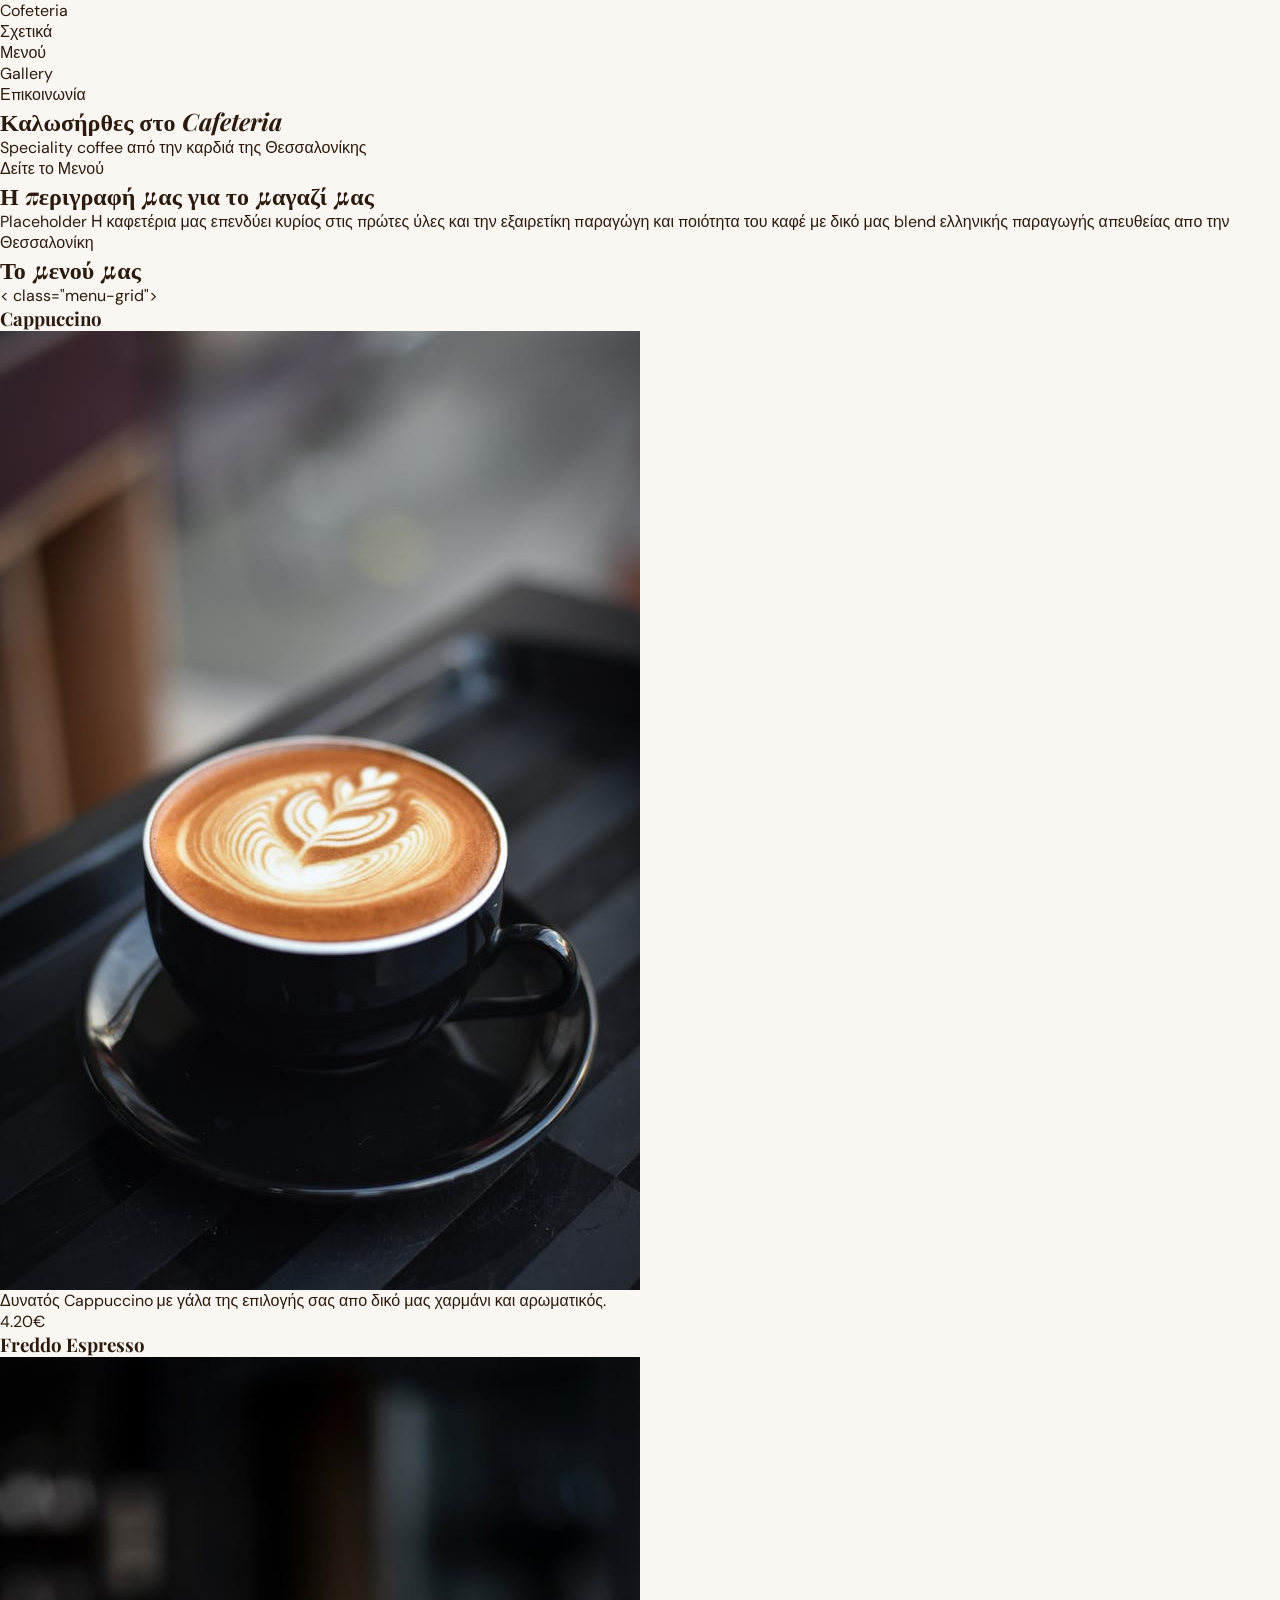
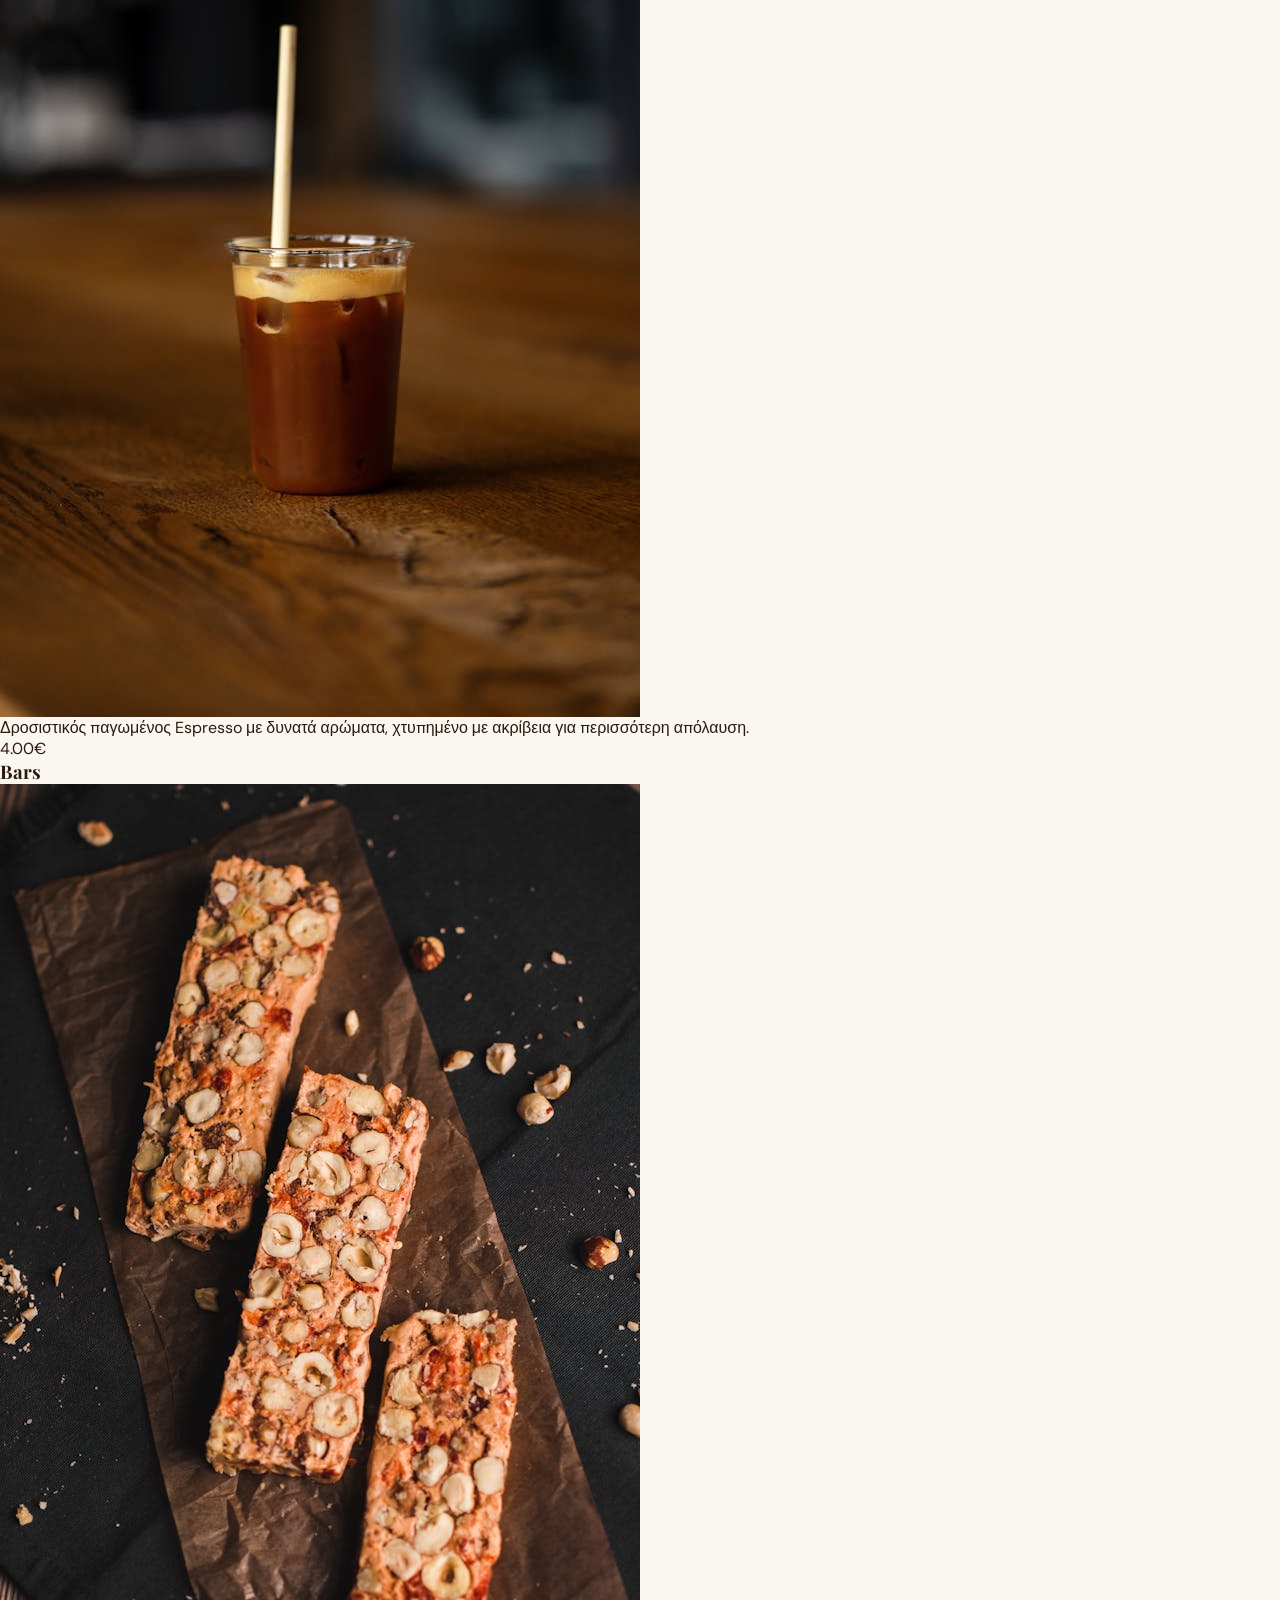
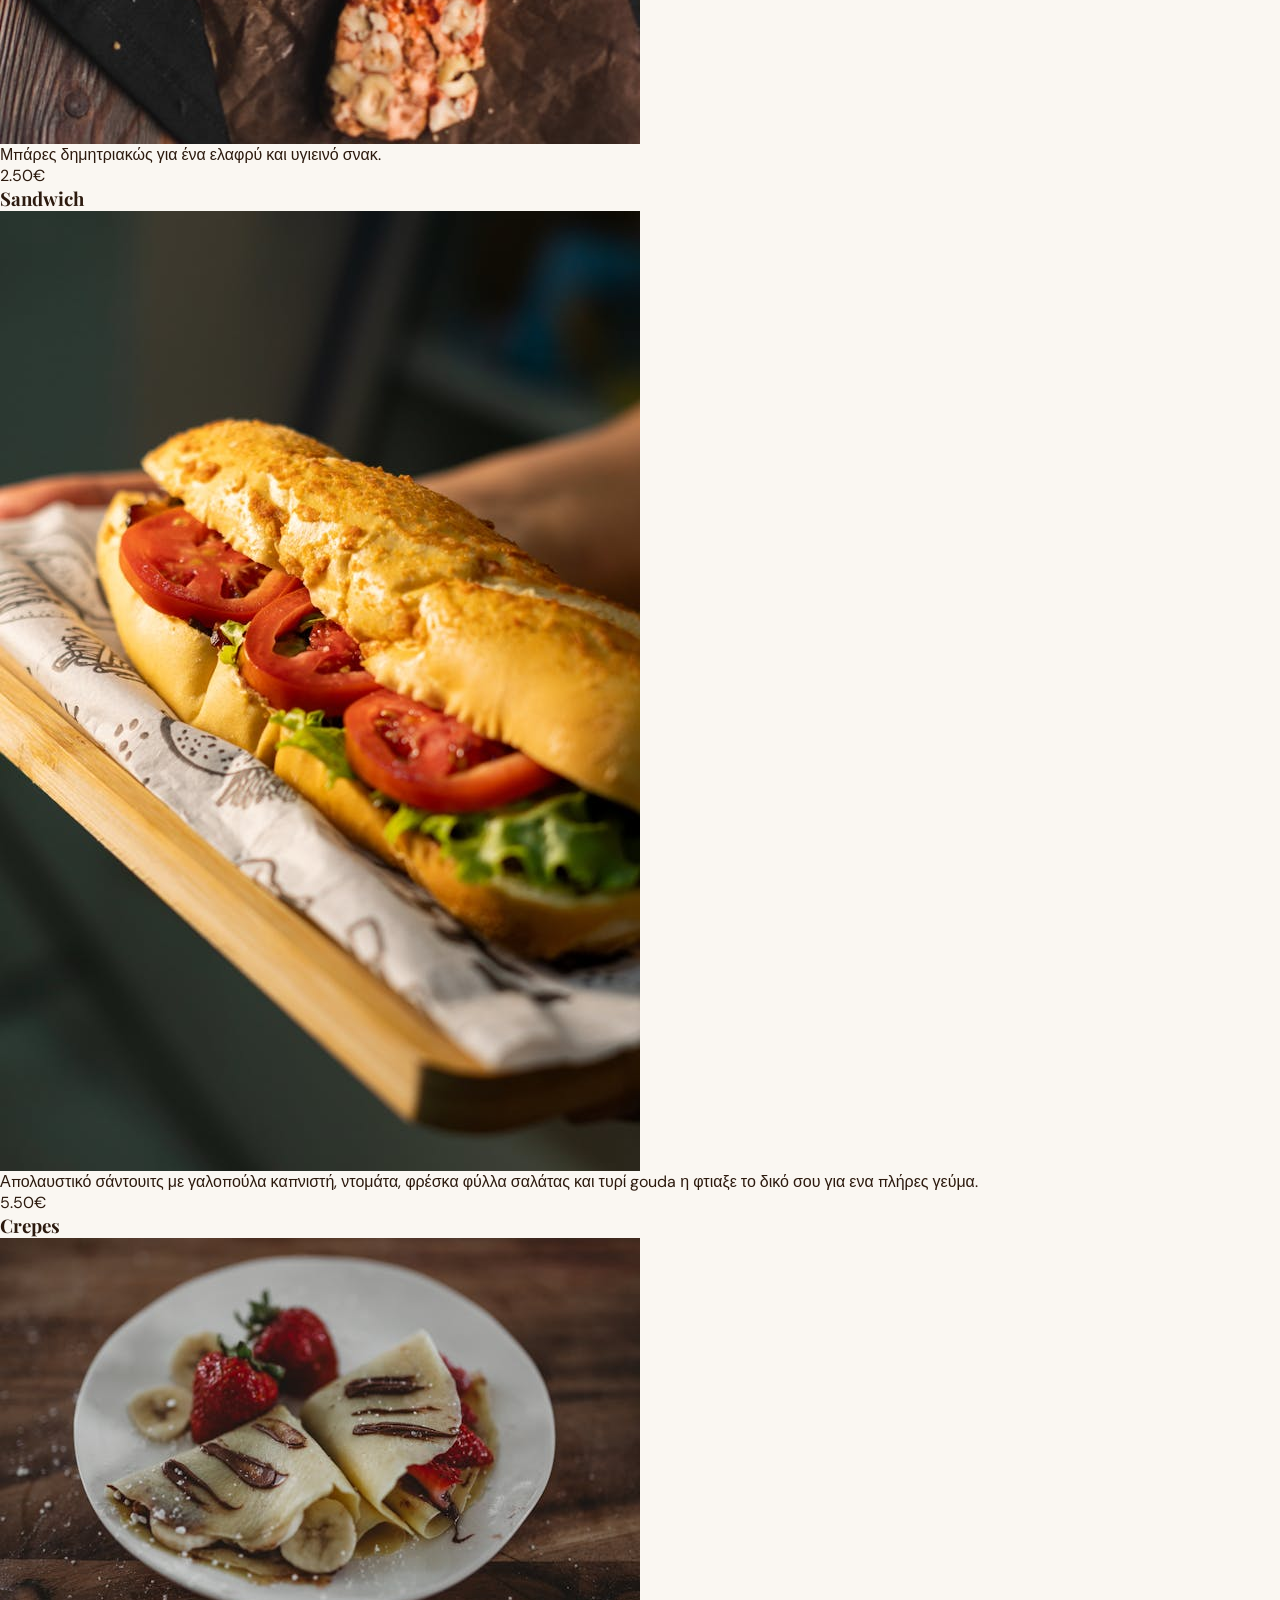
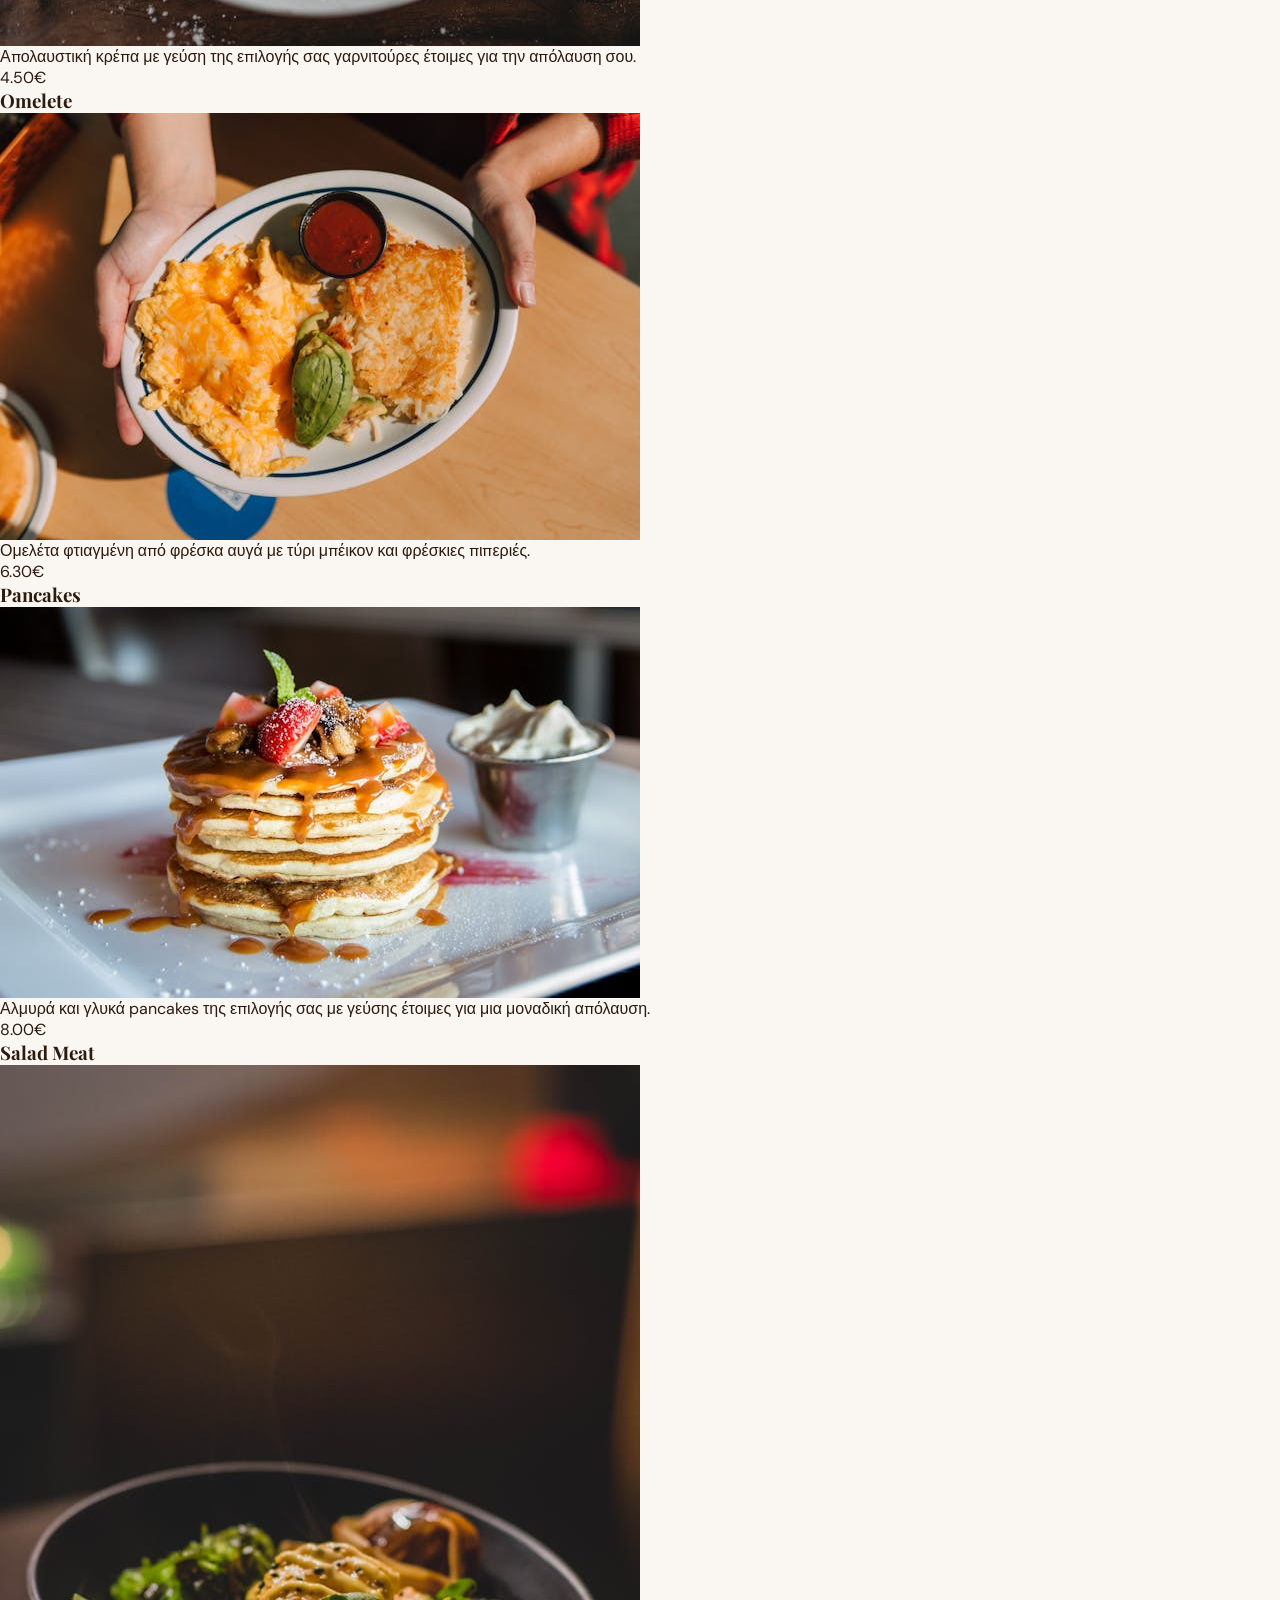
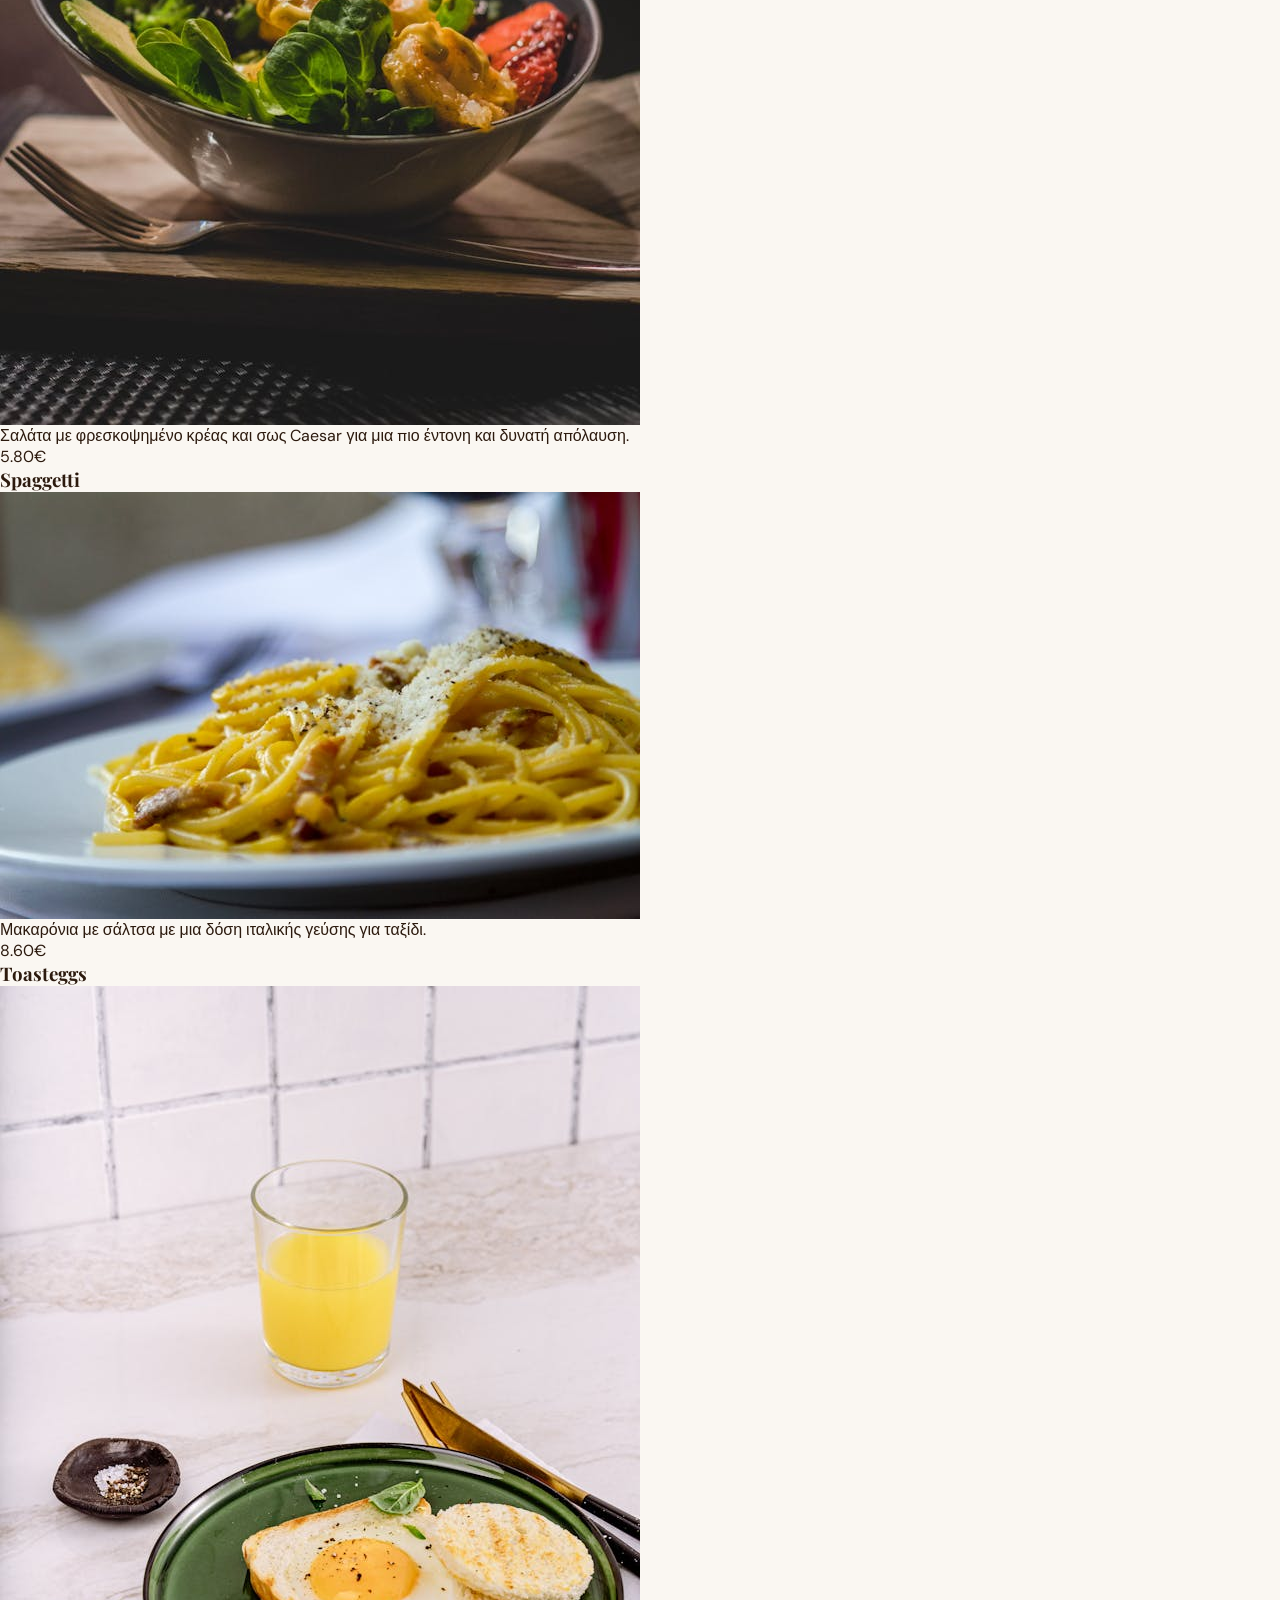
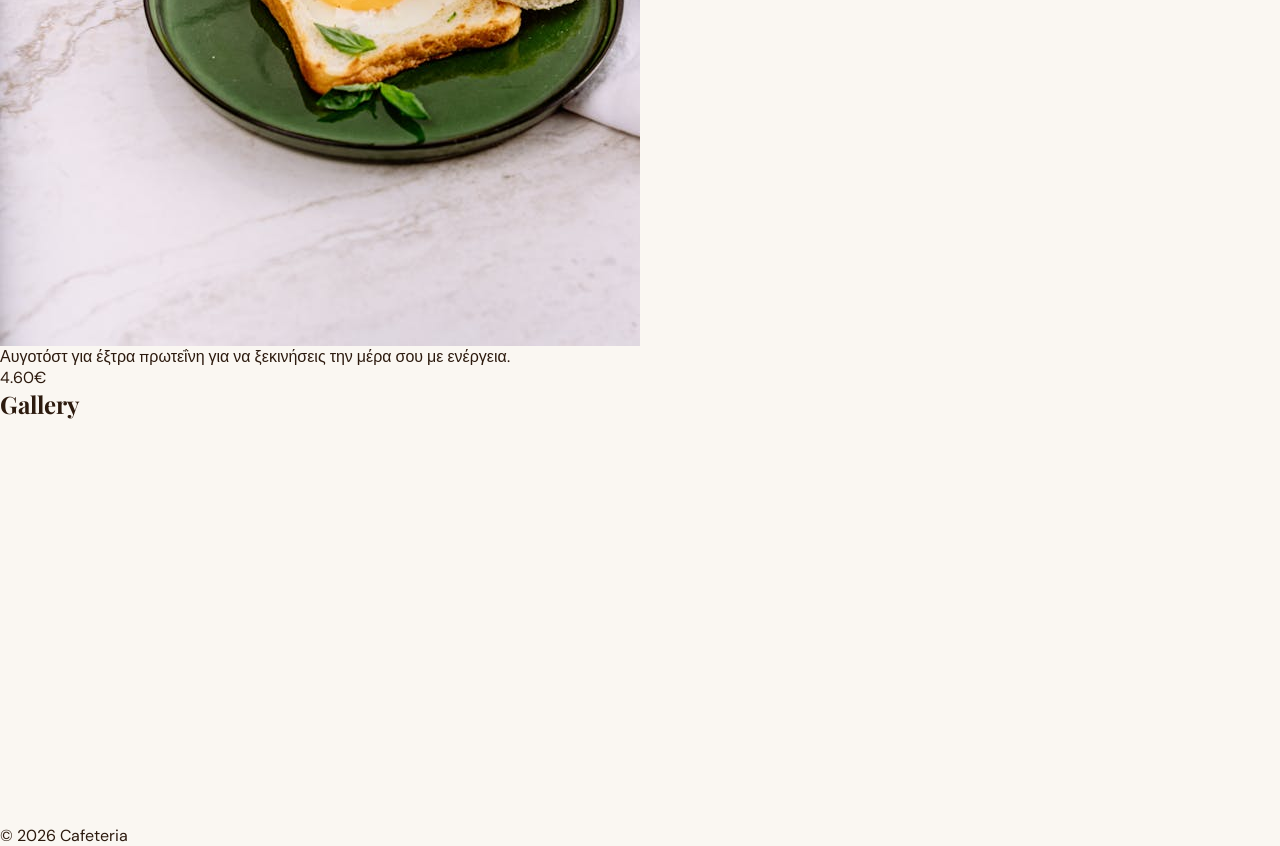
==== menu.html @ 8d94af5d "Delete one product from the menu and add css styles" ====
<!DOCTYPE html>
<html lang="en">
<head>
    <meta charset="UTF-8">
    <meta name="viewport" content="width=device-width, initial-scale=1.0">
    <title>Menu Cofffee</title>
    <link rel="stylesheet" href="styles.css">
</head>
<body>
    
    <!-- NavBar -->
    <nav id="navbar">
        <a href="#" class="logo">Cofeteria</a>
        <ul class="nav-links">
            <li><a href="#about">Σχετικά</a></li>
            <li><a href="#menu">Μενού</a></li>
            <li><a href="#gallery">Gallery</a></li>
            <li><a href="#contact">Επικοινωνία</a></li>
        </ul>
    </nav>

    <!-- Hero -->
    <section id="hero">
        <h1>Καλωσήρθες στο <em>Cafeteria</em></h1>
        <p>Speciality coffee από την καρδιά της Θεσσαλονίκης</p>
        <a href="#menu">Δείτε το Μενού</a>
    </section>

    <!-- About -->
    <section id="about">
        <h2>Η περιγραφή μας για το μαγαζί μας</h2>
        <p>Placeholder Η καφετέρια μας επενδύει κυρίος στις πρώτες ύλες και την εξαιρετίκη παραγώγη και ποιότητα του καφέ με δικό μας blend ελληνικής παραγωγής απευθείας απο την Θεσσαλονίκη</p>
    </section>

    <!-- Menu -->
    <section id="menu">
        <h2>Το μενού μας</h2>

        < class="menu-grid">
            <div class="menu-card">
                <h3>Cappuccino</h3>
                <img src="images/cappuccino.jpg" alt="cappuccino">
                <div class="card-info">
                    <p class="card-desc">Δυνατός Cappuccino με γάλα της επιλογής σας απο δικό μας χαρμάνι και αρωματικός.</p>
                    <span class="card-price">4.20€</span>
                </div>
            </div>

            <div class="menu-card">
                <h3>Freddo Espresso</h3>
                <img src="images/Freddo Espresso.jpg" alt="Freddo Espresso">
                <div class="card-info">
                    <p class="card-desc">Δροσιστικός παγωμένος Espresso με δυνατά αρώματα, χτυπημένο με ακρίβεια για περισσότερη απόλαυση.</p>
                    <span class="card-price">4.00€</span>
                </div>
            </div>
            
            <div class="menu-card">
                <h3>Bars</h3>
                <img src="images/Bars.jpg" alt="Bars">
                <div class="card-info">
                    <p class="card-desc">Μπάρες δημητριακώς για ένα ελαφρύ και υγιεινό σνακ.</p>
                    <span class="card-price">2.50€</span>
                </div>
            </div>
            
            <div class="menu-card">
                <h3>Sandwich</h3>
                <img src="images/Sandwich.jpg" alt="Sandwich">
                <div class="card-info">
                    <p class="card-desc">Απολαυστικό σάντουιτς με γαλοπούλα καπνιστή, ντομάτα, φρέσκα φύλλα σαλάτας και τυρί gouda η φτιαξε το δικό σου για ενα πλήρες γεύμα.</p>
                    <span class="card-price">5.50€</span>
                </div>
            </div>
            
            <div class="menu-card">
                <h3>Crepes</h3>
                <img src="images/crepes.jpg" alt="crepes">
                <div class="card-info">
                    <p class="card-desc">Απολαυστική κρέπα με γεύση της επιλογής σας γαρνιτούρες έτοιμες για την απόλαυση σου.</p>
                    <span class="card-price">4.50€</span>
                </div>
            </div>
            
            <div class="menu-card">
                <h3>Omelete</h3>
                <img src="images/omelete.jpg" alt="omelete">
                <div class="card-info">
                    <p class="card-desc">Ομελέτα φτιαγμένη από φρέσκα αυγά με τύρι μπέικον και φρέσκιες πιπεριές.</p>
                    <span class="card-price">6.30€</span>
                </div>
            </div>
            
            <div class="menu-card">
                <h3>Pancakes</h3>
                <img src="images/pancakes.jpg" alt="pancakes">
                <div class="card-info">
                    <p class="card-desc">Αλμυρά και γλυκά pancakes της επιλογής σας με γεύσης έτοιμες για μια μοναδική απόλαυση.</p>
                    <span class="card-price">8.00€</span>
                </div>
            </div>
            
            <div class="menu-card">
                <h3>Salad Meat</h3>
                <img src="images/saladmeat.jpg" alt="saladmeat">
                <div class="card-info">
                    <p class="card-desc">Σαλάτα με φρεσκοψημένο κρέας και σως Caesar για μια πιο έντονη και δυνατή απόλαυση.</p>
                    <span class="card-price">5.80€</span>
                </div>
            </div>
            
            <div class="menu-card">
                <h3>Spaggetti</h3>
                <img src="images/spaggetti.jpg" alt="spaggetti">
                <div class="card-info">
                    <p class="card-desc">Μακαρόνια με σάλτσα με μια δόση ιταλικής γεύσης για ταξίδι.</p>
                    <span class="card-price">8.60€</span>
                </div>
            </div>

            <div class="menu-card">
                <h3>Toasteggs</h3>
                <img src="images/toasteggs.jpg" alt="toasteggs">
                <div class="card-info">
                    <p class="card-desc">Αυγοτόστ για έξτρα πρωτεΐνη για να ξεκινήσεις την μέρα σου με ενέργεια.</p>
                    <span class="card-price">4.60€</span>
                </div>
            </div>
        </div>
    </section>

    <!-- Gallery -->
    <section id="gallery">
        <h2>Gallery</h2>
        <div class="gallery-grid">
            <!-- Φωτογραφιες -->
        </div>
    </section>

    <!-- Contact -->
    <section id="contact">
        <div id="map">
            <iframe
                src="https://www.google.com/maps/place/%CE%9B%CE%B5%CF%85%CE%BA%CF%8C%CF%82+%CE%A0%CF%8D%CF%81%CE%B3%CE%BF%CF%82/@40.6454272,22.9376,14z/data=!4m6!3m5!1s0x14a839af2548cc69:0xef18309d80742d16!8m2!3d40.6264478!4d22.9483815!16zL20vMDF4eGd0?entry=ttu&g_ep=EgoyMDI2MDQxNS4wIKXMDSoASAFQAw%3D%3D"
                width="100%"
                height="400"
                style="border:0;"
                allowfullscreen=""
                loading="lazy">
            </iframe>
        </div>
    </section>

    <!-- Footer -->
    <footer>
        <p>&copy; 2026 Cafeteria</p>
    </footer>


</body>
</html>
---- styles.css ----
/* Google Fonts */
@import url('https://fonts.googleapis.com/css2?family=Playfair+Display:ital,wght@0,400;0,600;1,400&family=DM+Sans:wght@300;400;500&display=swap');

/* Reset */
*, *::before, *::after {
    box-sizing: border-box;
    margin: 0;
    padding: 0;
}

/* Colors and variables */
:root {
    --cream:       #F5EFE0;
    --cream-dark:  #EDE3CC;
    --espresso:    #2C1A0E;
    --brown:       #6B3F1F;
    --brown-light: #A0673A;
    --gold:        #C49A3C;
    --warm-white:  #FAF7F2;
    --text-muted:  #8C7355;

    --font-serif: 'Playfair Display', Georgia, serif;
    --font-sans:  'DM Sans', sans-serif;
}

/* Base */
body {
    font-family: var(--font-sans);
    background-color: var(--warm-white);
    color: var(--espresso);
}

h1, h2, h3 {
    font-family: var(--font-serif);
}

img {
    display: block;
    max-width: 100%;
}

a {
    text-decoration: none;
    color: inherit;
}

ul {
    list-style: none;
}
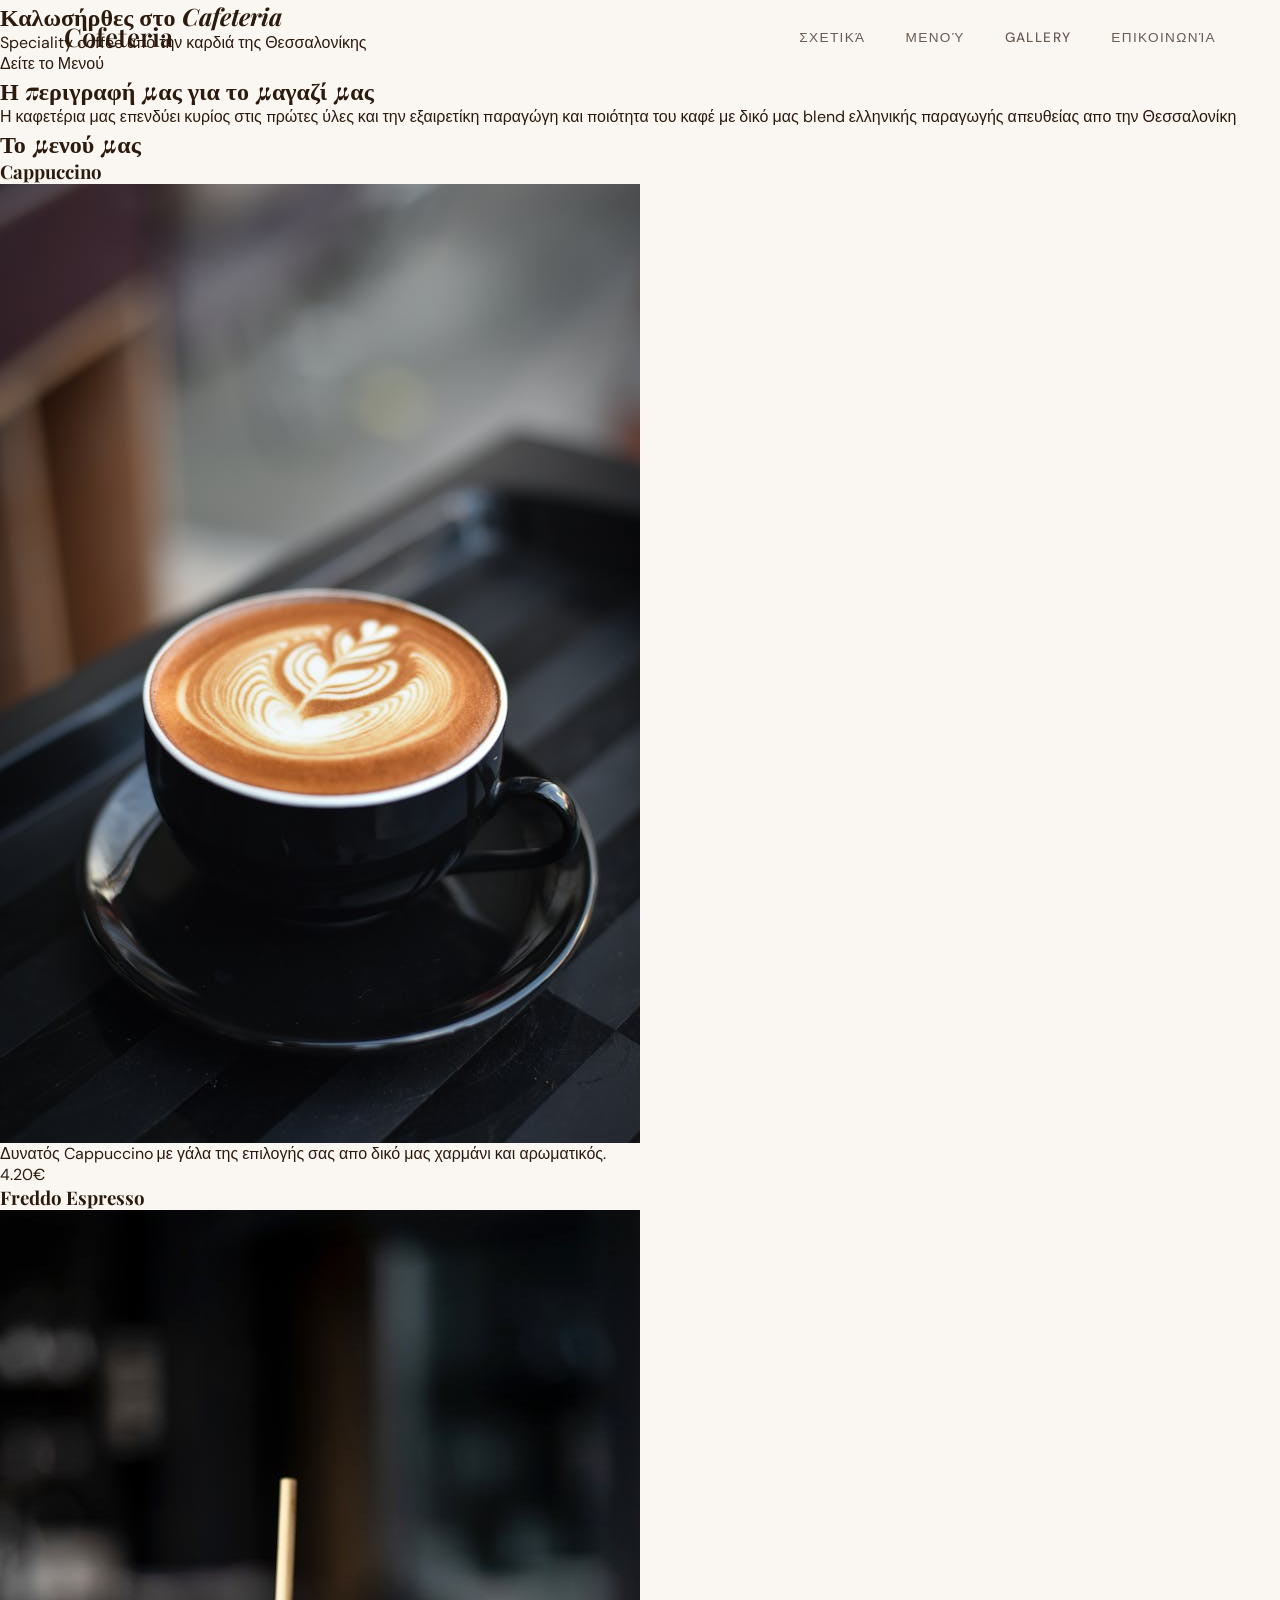
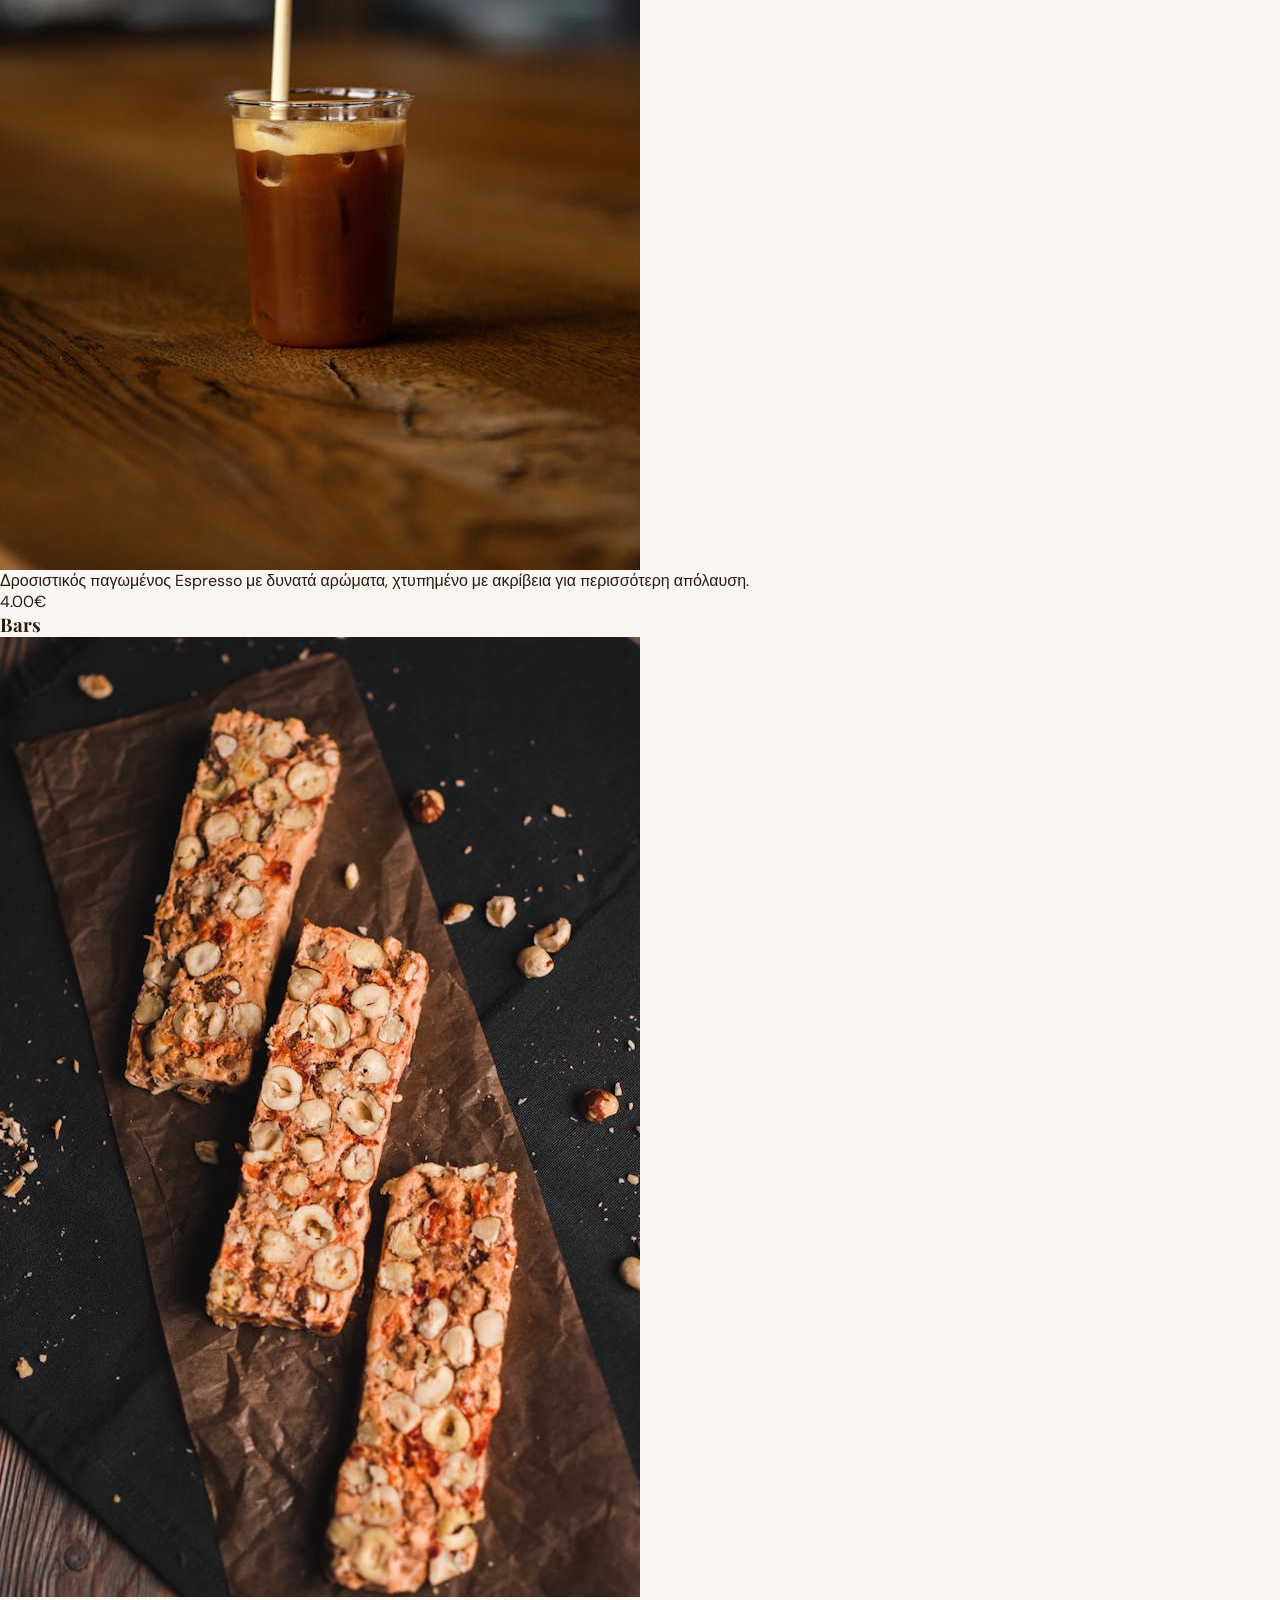
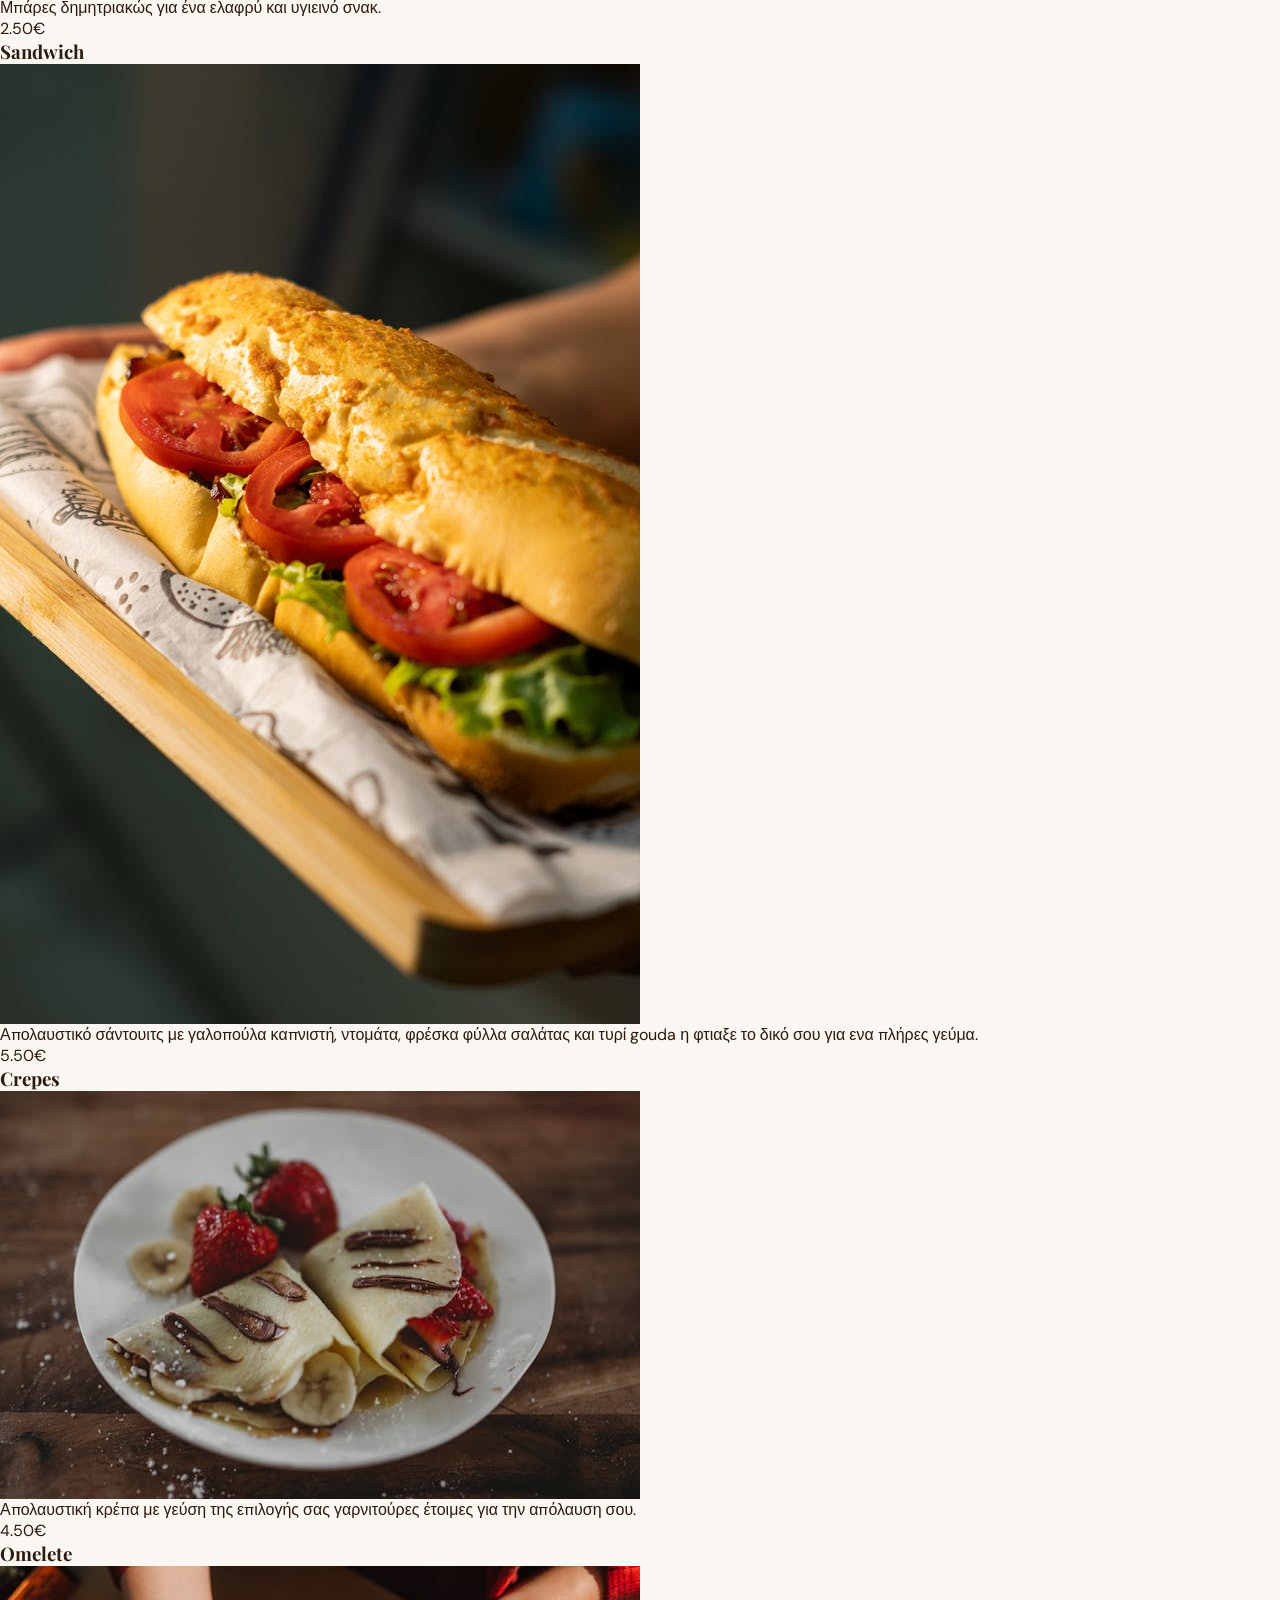
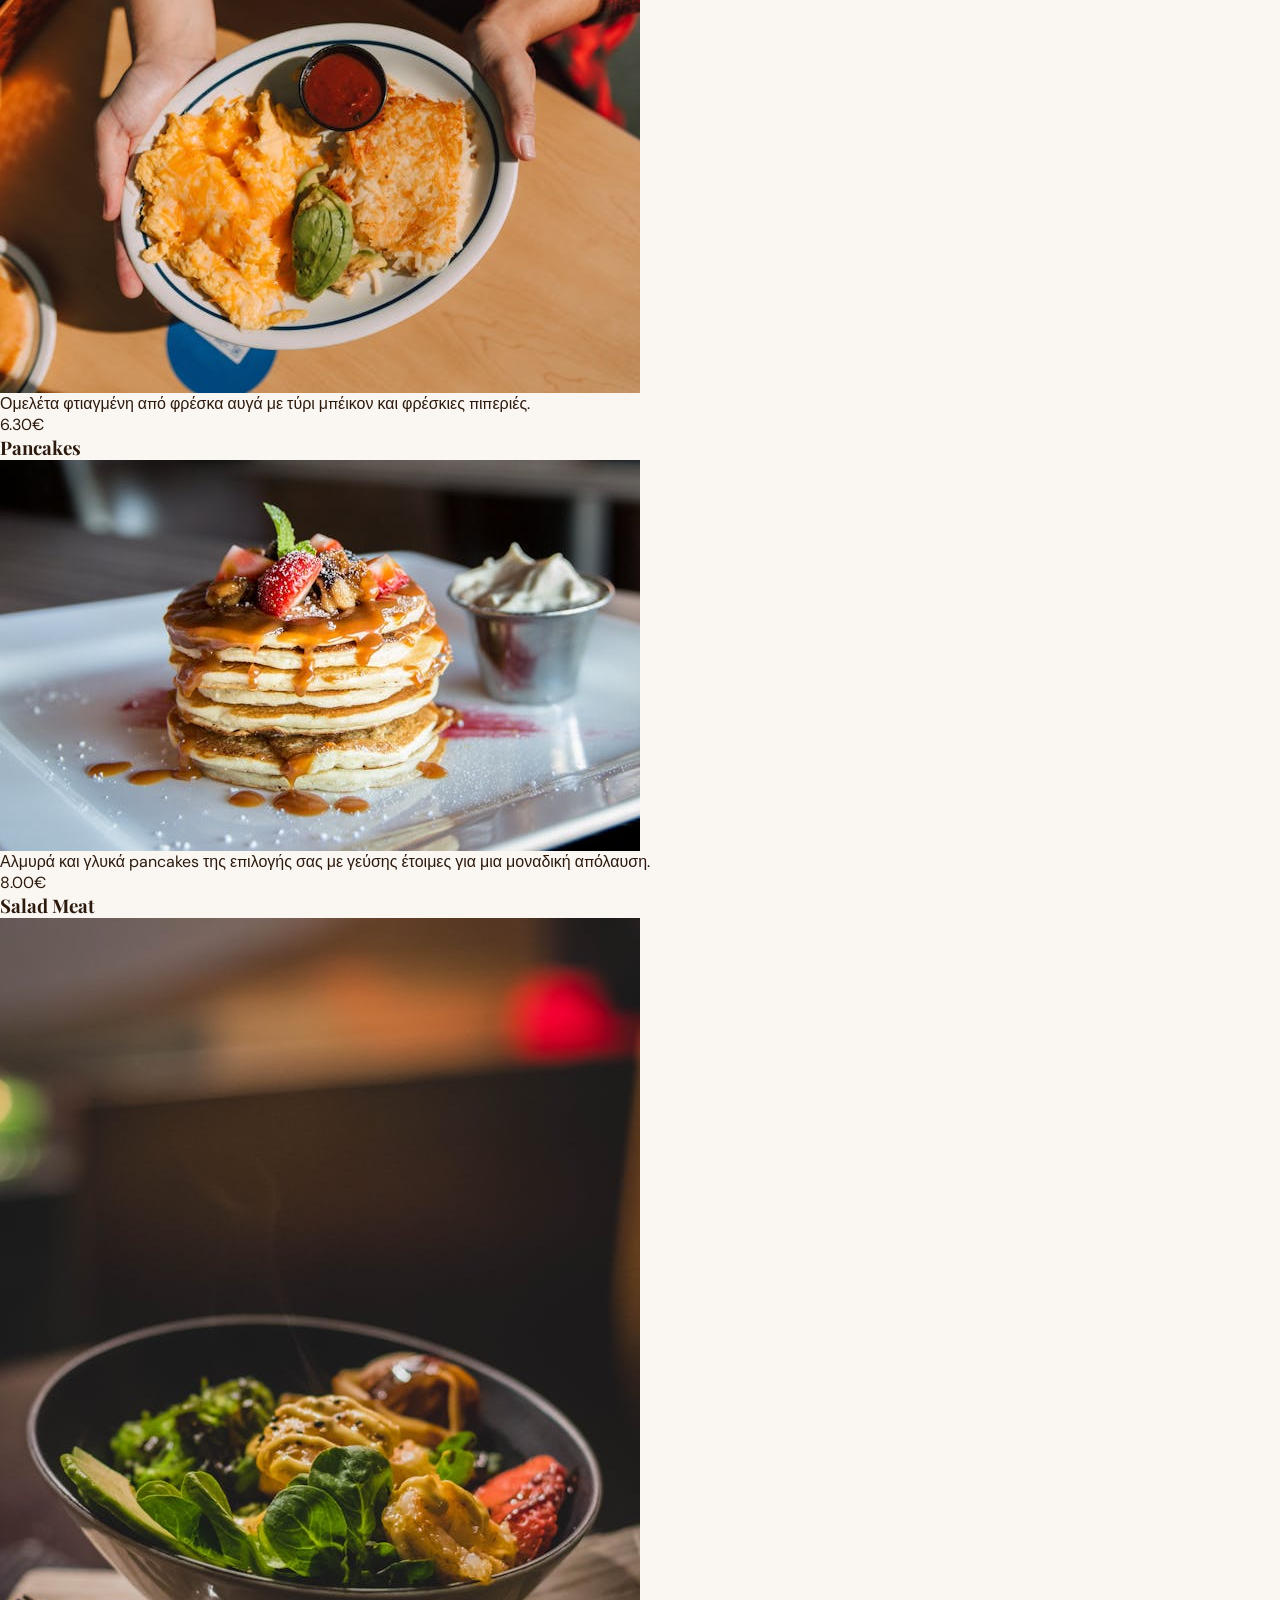
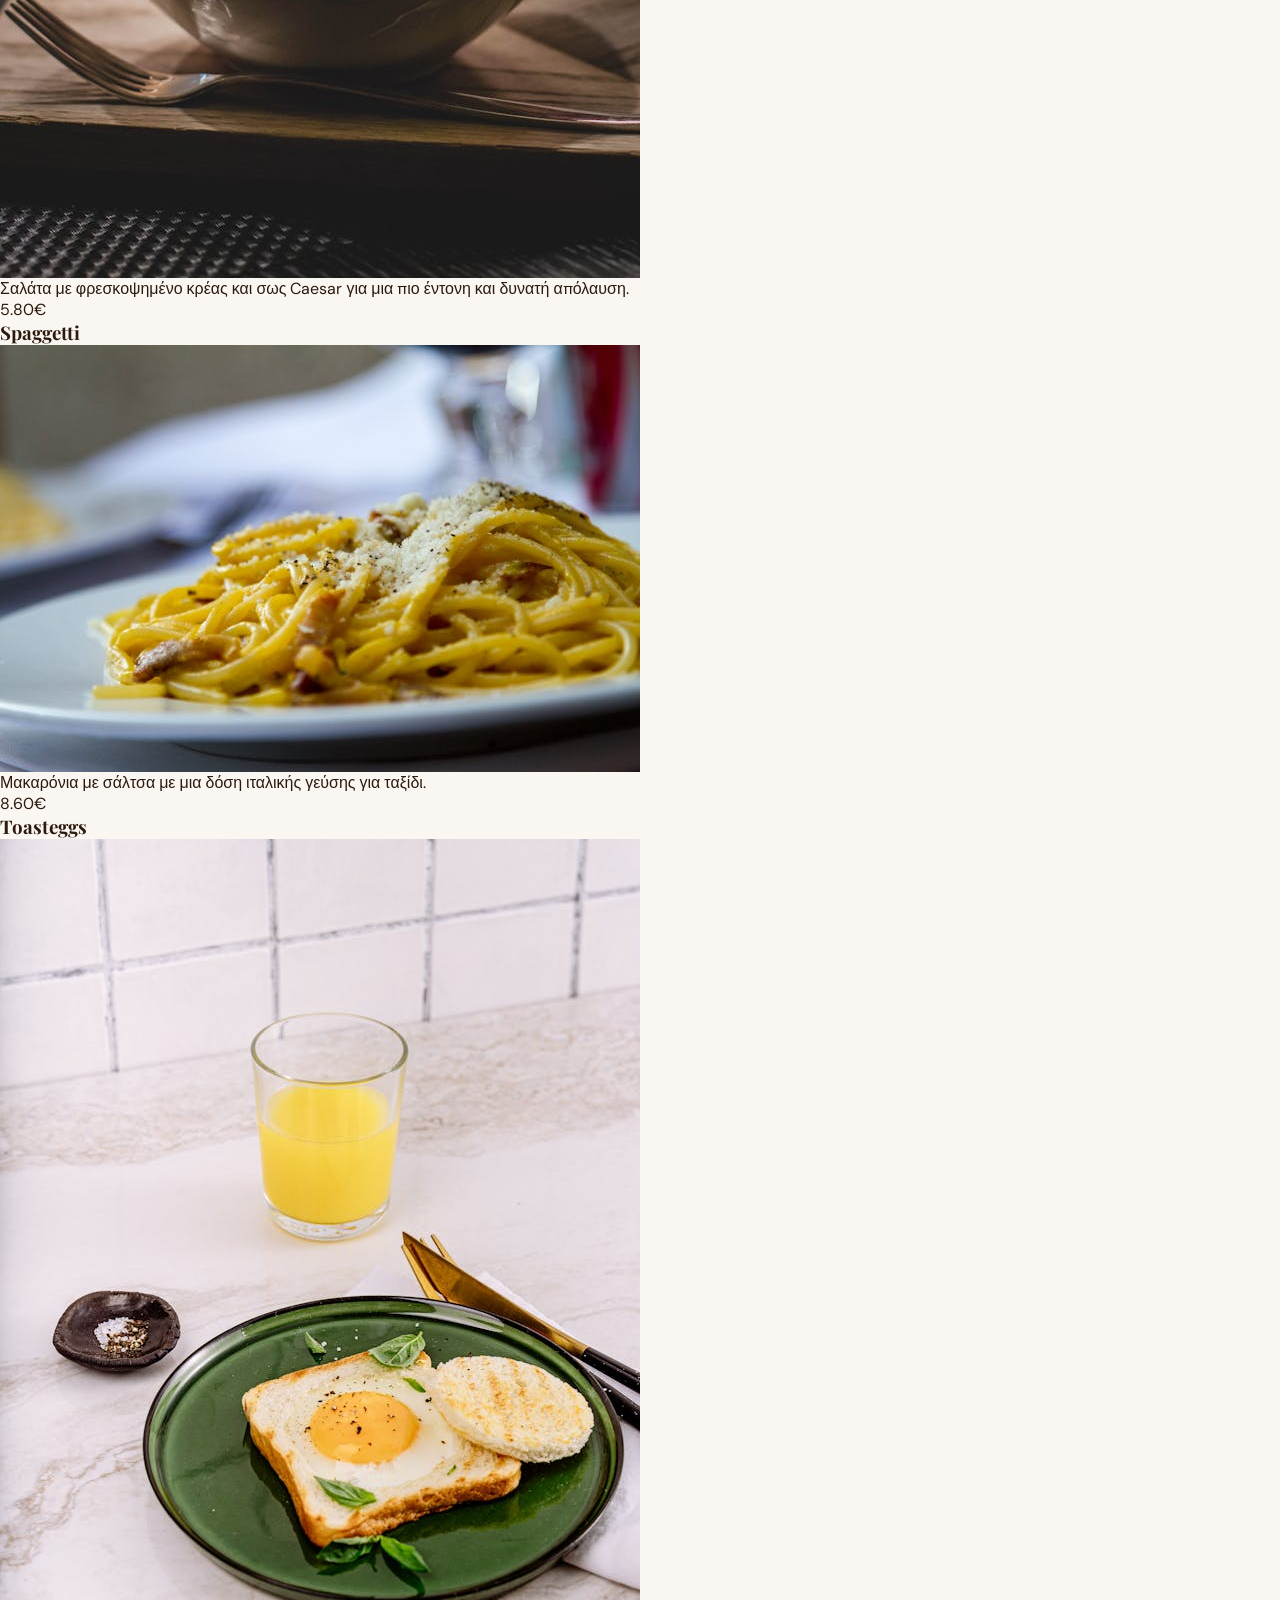
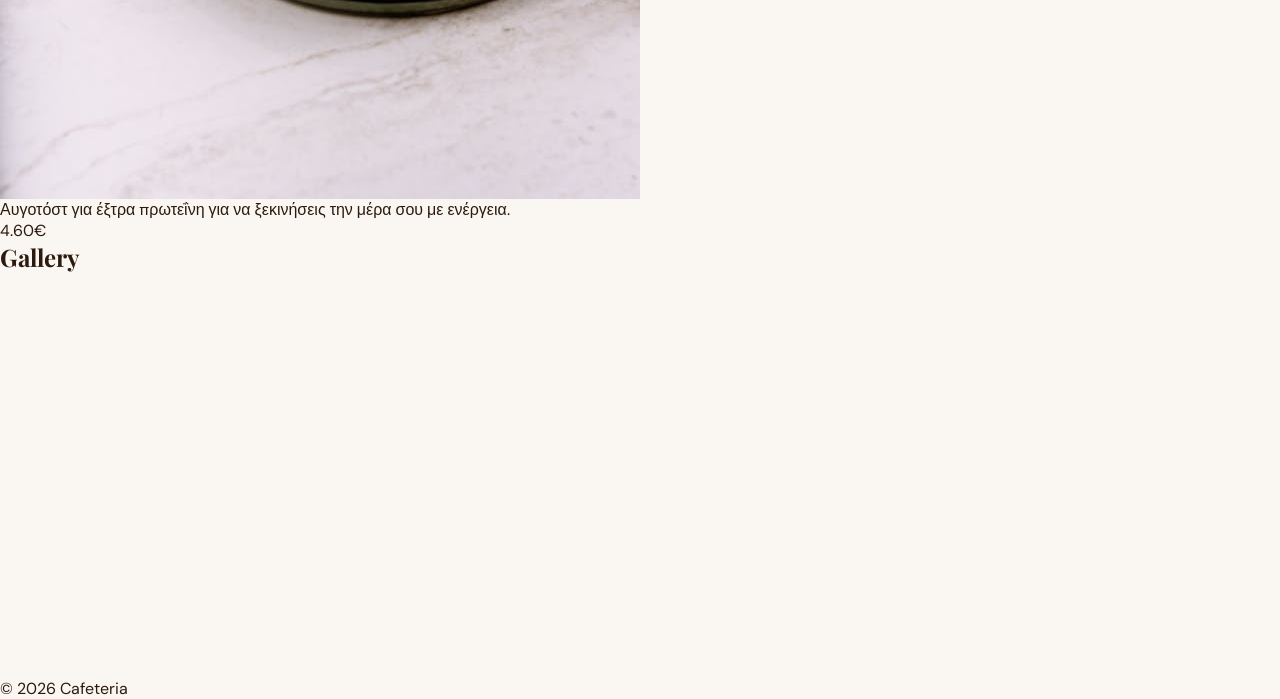
==== commit cd2c6179: "fix bug html line 39, add navbar and fonts" ====
--- a/menu.html
+++ b/menu.html
@@ -29,14 +29,14 @@
     <!-- About -->
     <section id="about">
         <h2>Η περιγραφή μας για το μαγαζί μας</h2>
-        <p>Placeholder Η καφετέρια μας επενδύει κυρίος στις πρώτες ύλες και την εξαιρετίκη παραγώγη και ποιότητα του καφέ με δικό μας blend ελληνικής παραγωγής απευθείας απο την Θεσσαλονίκη</p>
+        <p>Η καφετέρια μας επενδύει κυρίος στις πρώτες ύλες και την εξαιρετίκη παραγώγη και ποιότητα του καφέ με δικό μας blend ελληνικής παραγωγής απευθείας απο την Θεσσαλονίκη</p>
     </section>
 
     <!-- Menu -->
     <section id="menu">
         <h2>Το μενού μας</h2>
 
-        < class="menu-grid">
+        <div class="menu-grid">
             <div class="menu-card">
                 <h3>Cappuccino</h3>
                 <img src="images/cappuccino.jpg" alt="cappuccino">
--- a/styles.css
+++ b/styles.css
@@ -46,4 +46,51 @@
 
 ul {
     list-style: none;
+}
+
+/* NavBar */
+nav {
+    position: fixed;
+    top: 0;
+    left: 0;
+    right: 0;
+    z-index: 100;
+    display: flex;
+    align-items: center;
+    justify-content: space-between;
+    padding: 1.2rem 4rem;
+    background: transparent;
+    transition: background 0.4s, box-shadow 0.4s;
+}
+
+nav.scrolled {
+    background: rgba(245, 239, 224, 0.95);
+    box-shadow: 0 2px 20px rgba(44, 26, 14, 0.1);
+    backdrop-filter: blur(8px);
+}
+
+.logo {
+    font-family: var(--font-serif);
+    font-size: 1.6rem;
+    font-weight: 600;
+    color: var(--espresso);
+}
+
+.nav-links {
+    display: flex;
+    gap: 2.5rem;
+}
+
+.nav-links a {
+    font-size: 0.85rem;
+    font-weight: 500;
+    letter-spacing: 0.1em;
+    text-transform: uppercase;
+    color: var(--espresso);
+    opacity: 0.7;
+    transition: opacity 0.2s;
+}
+
+.nav-links a:hover {
+    opacity: 1
 }
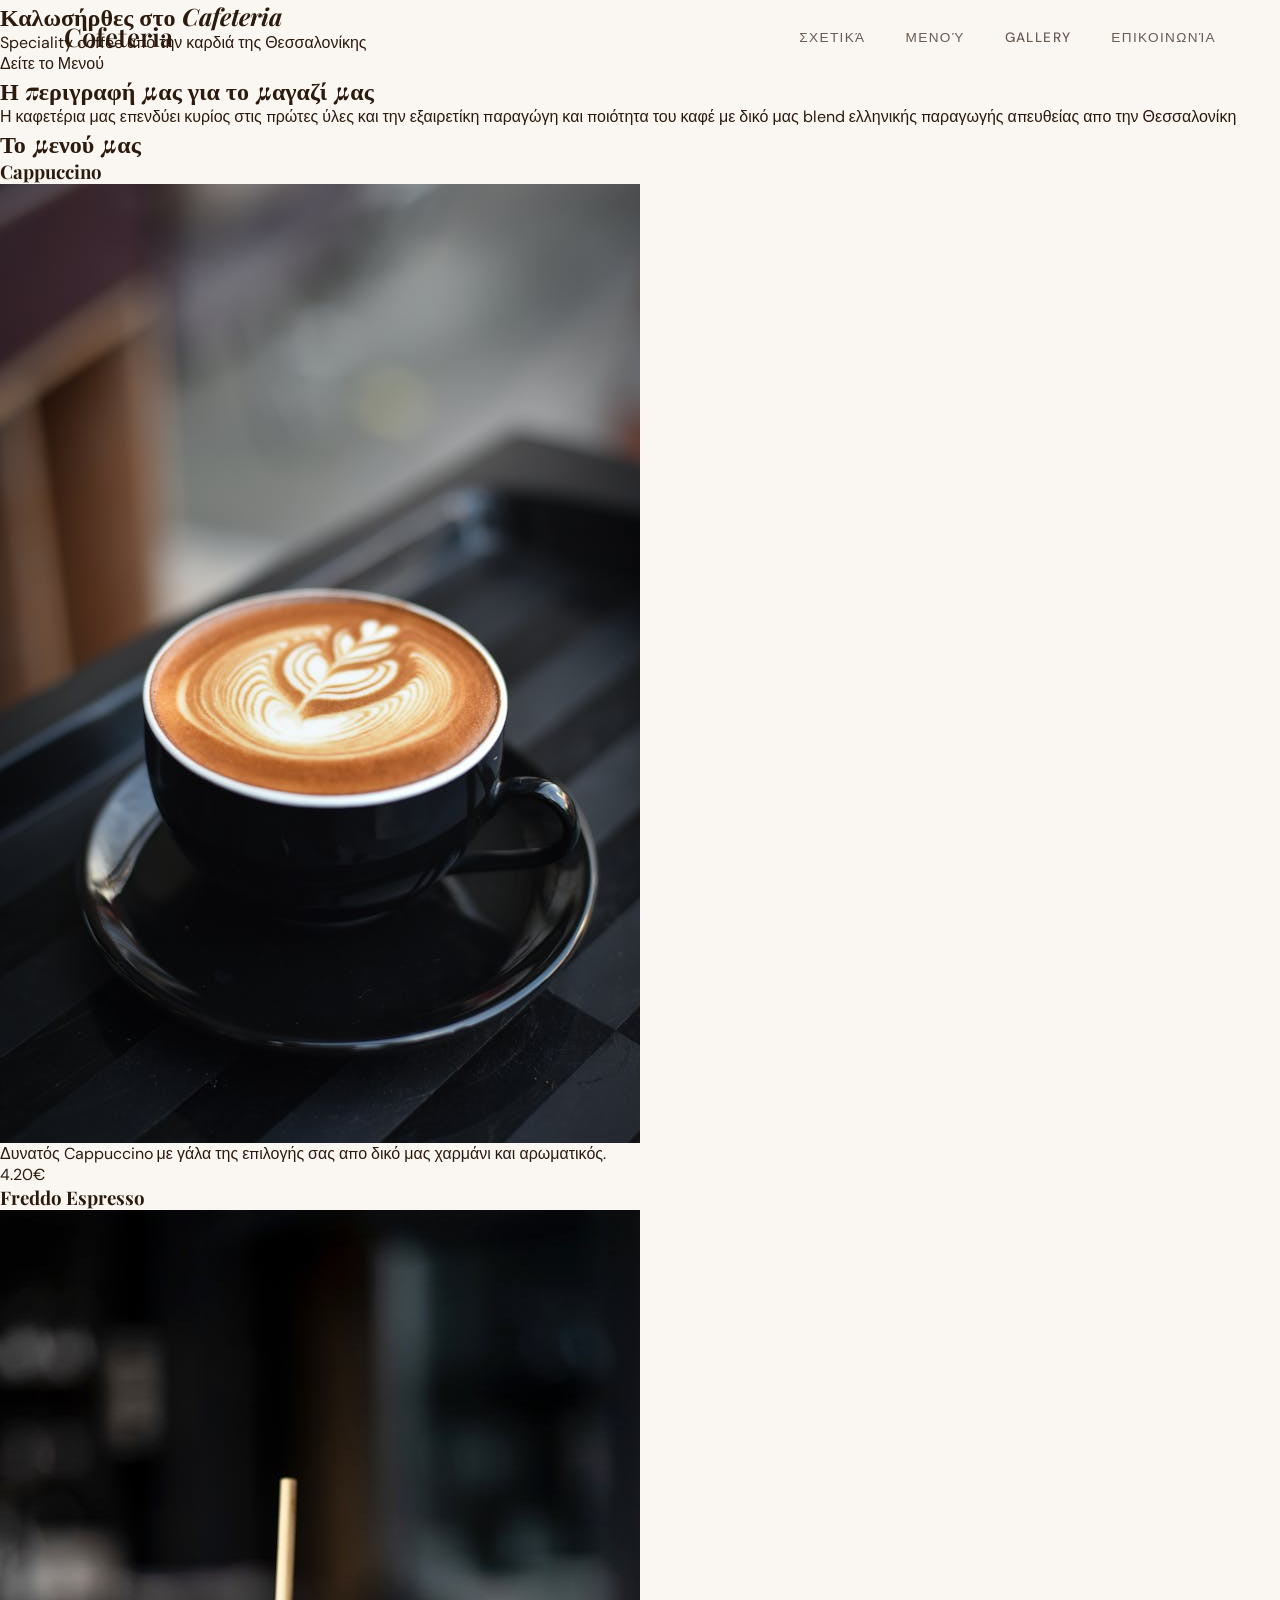
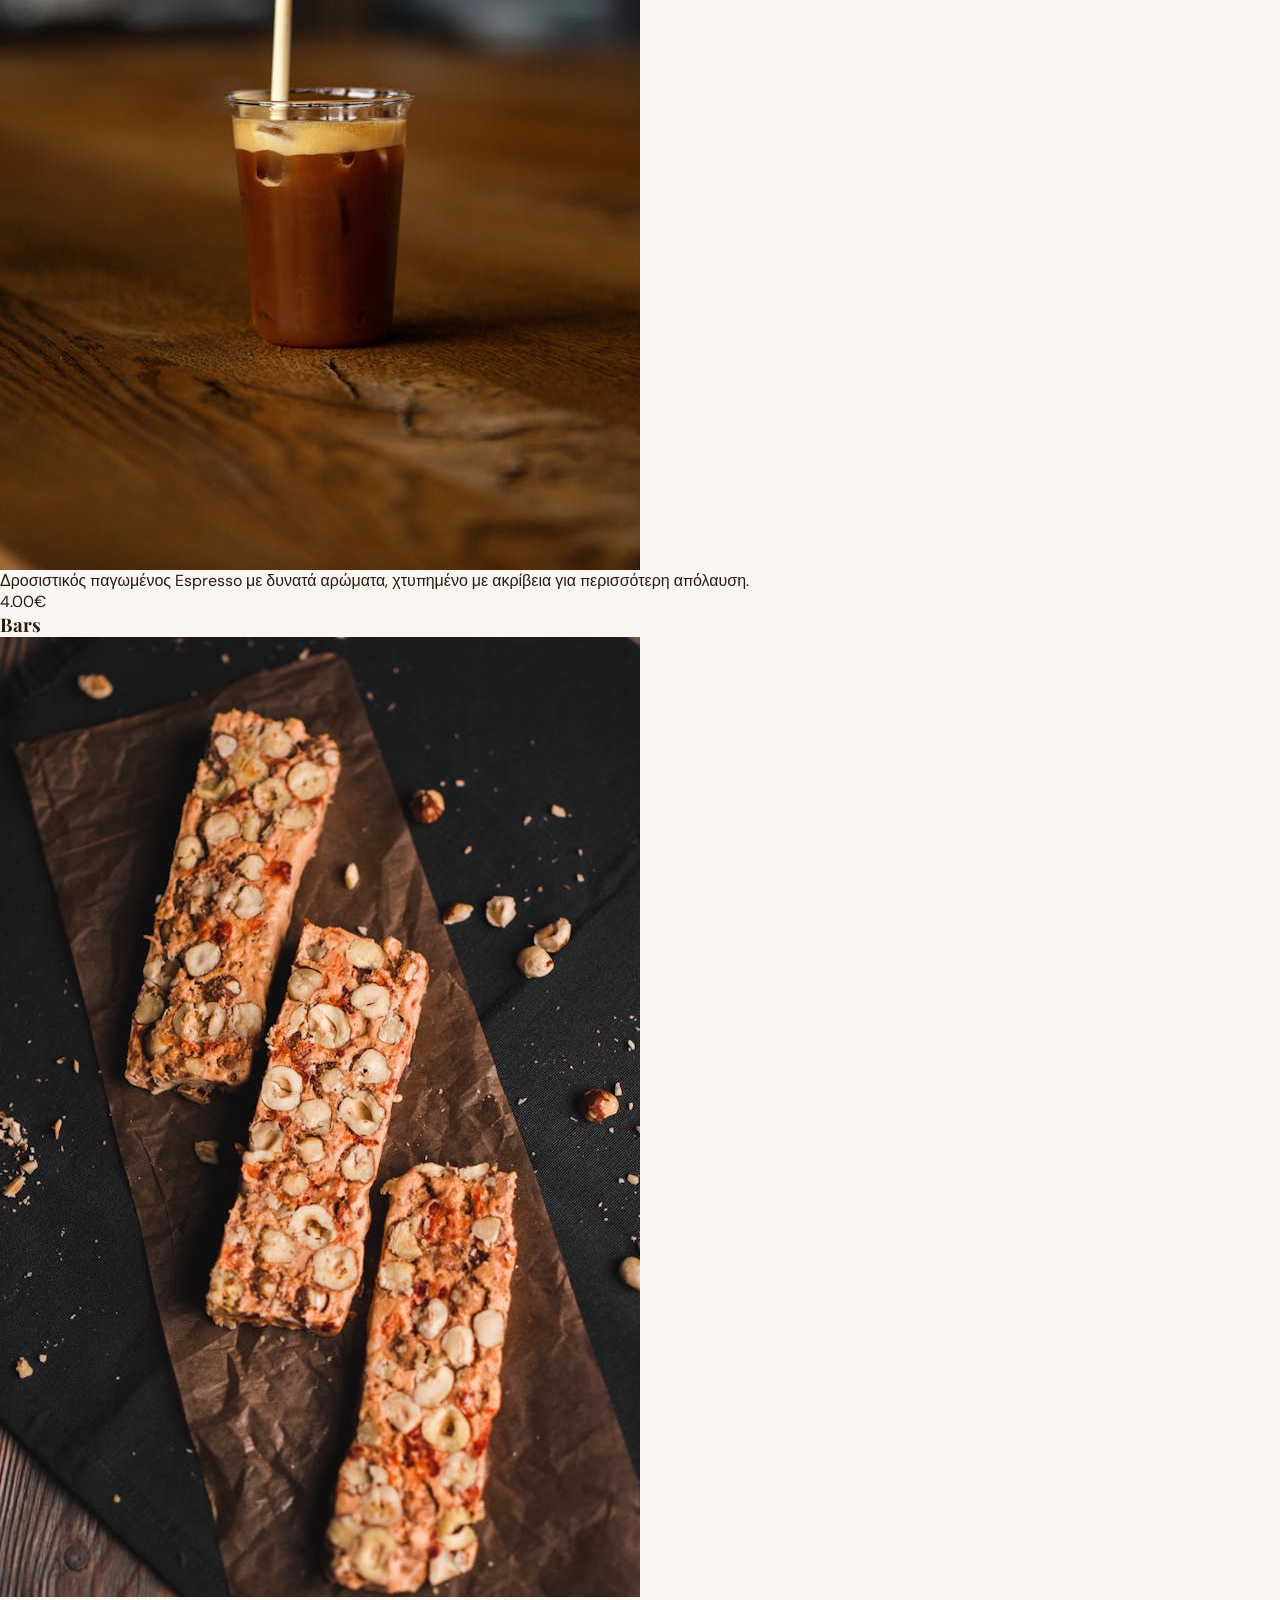
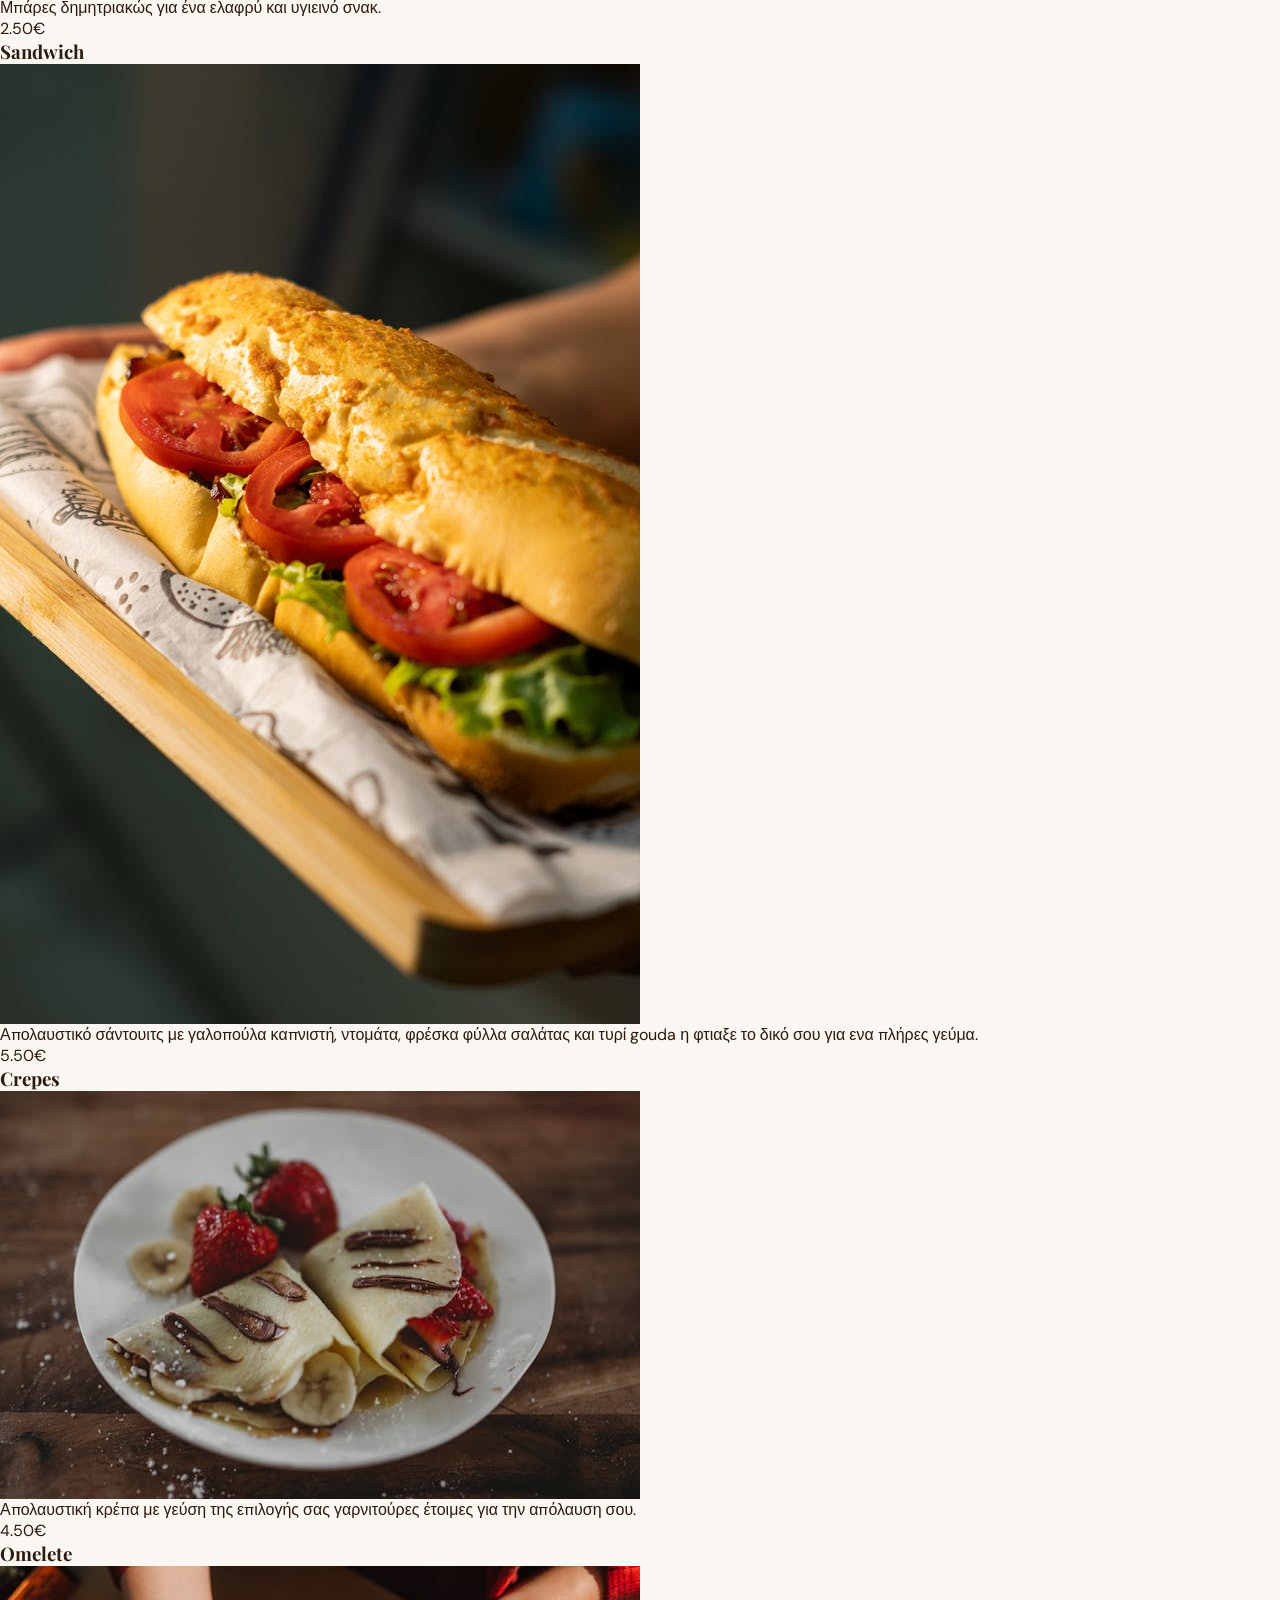
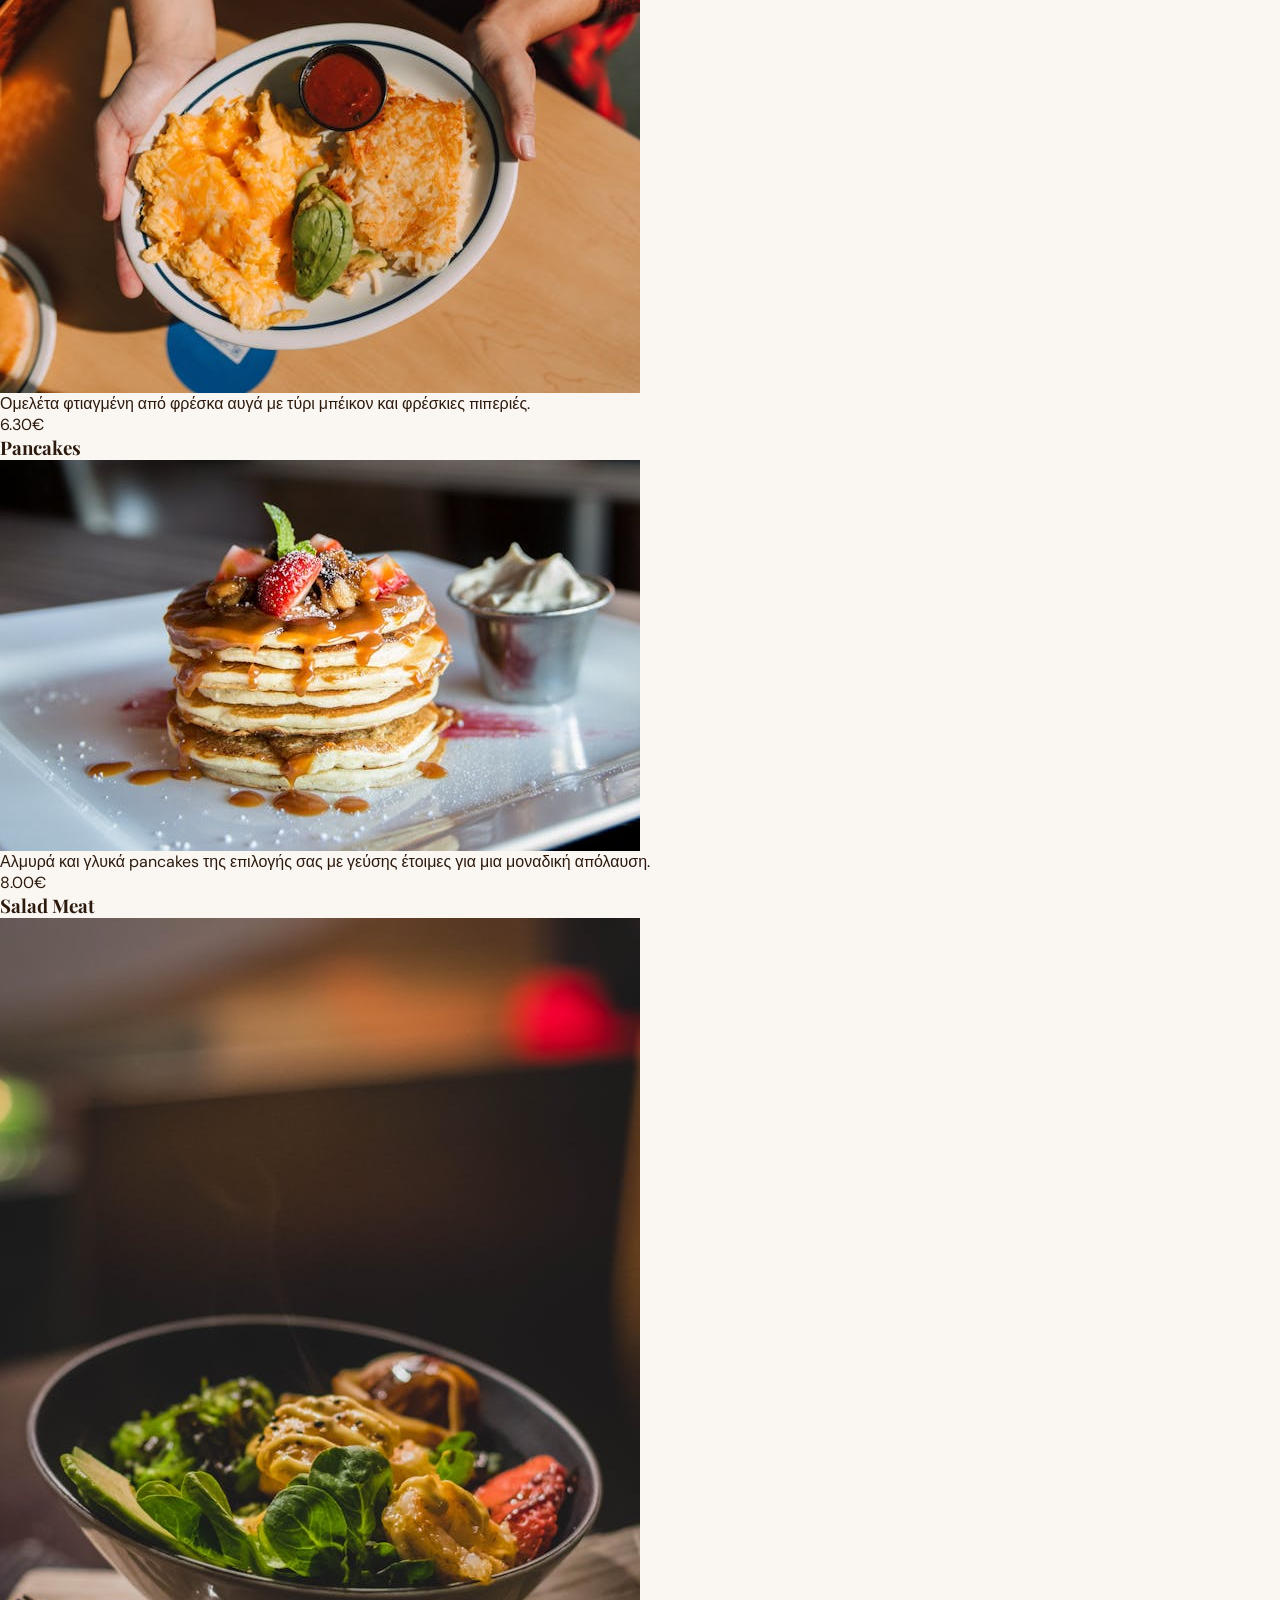
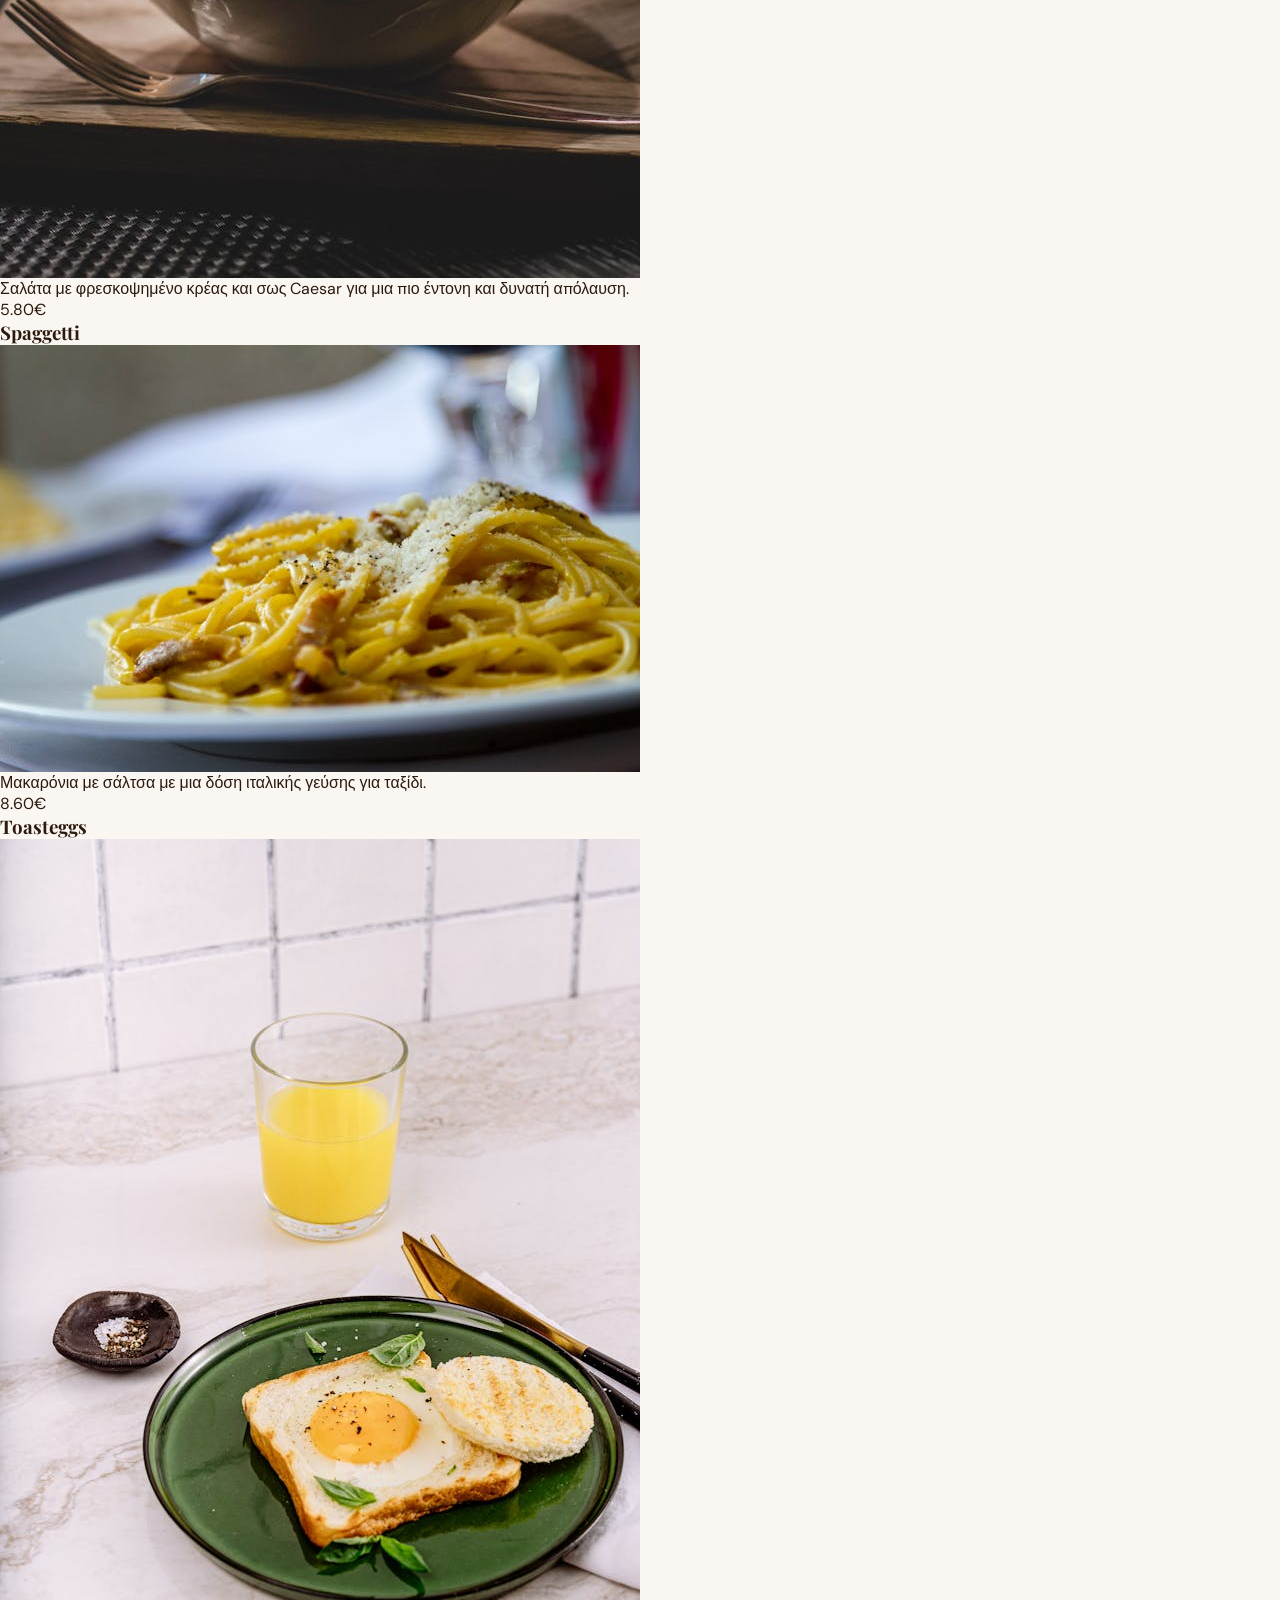
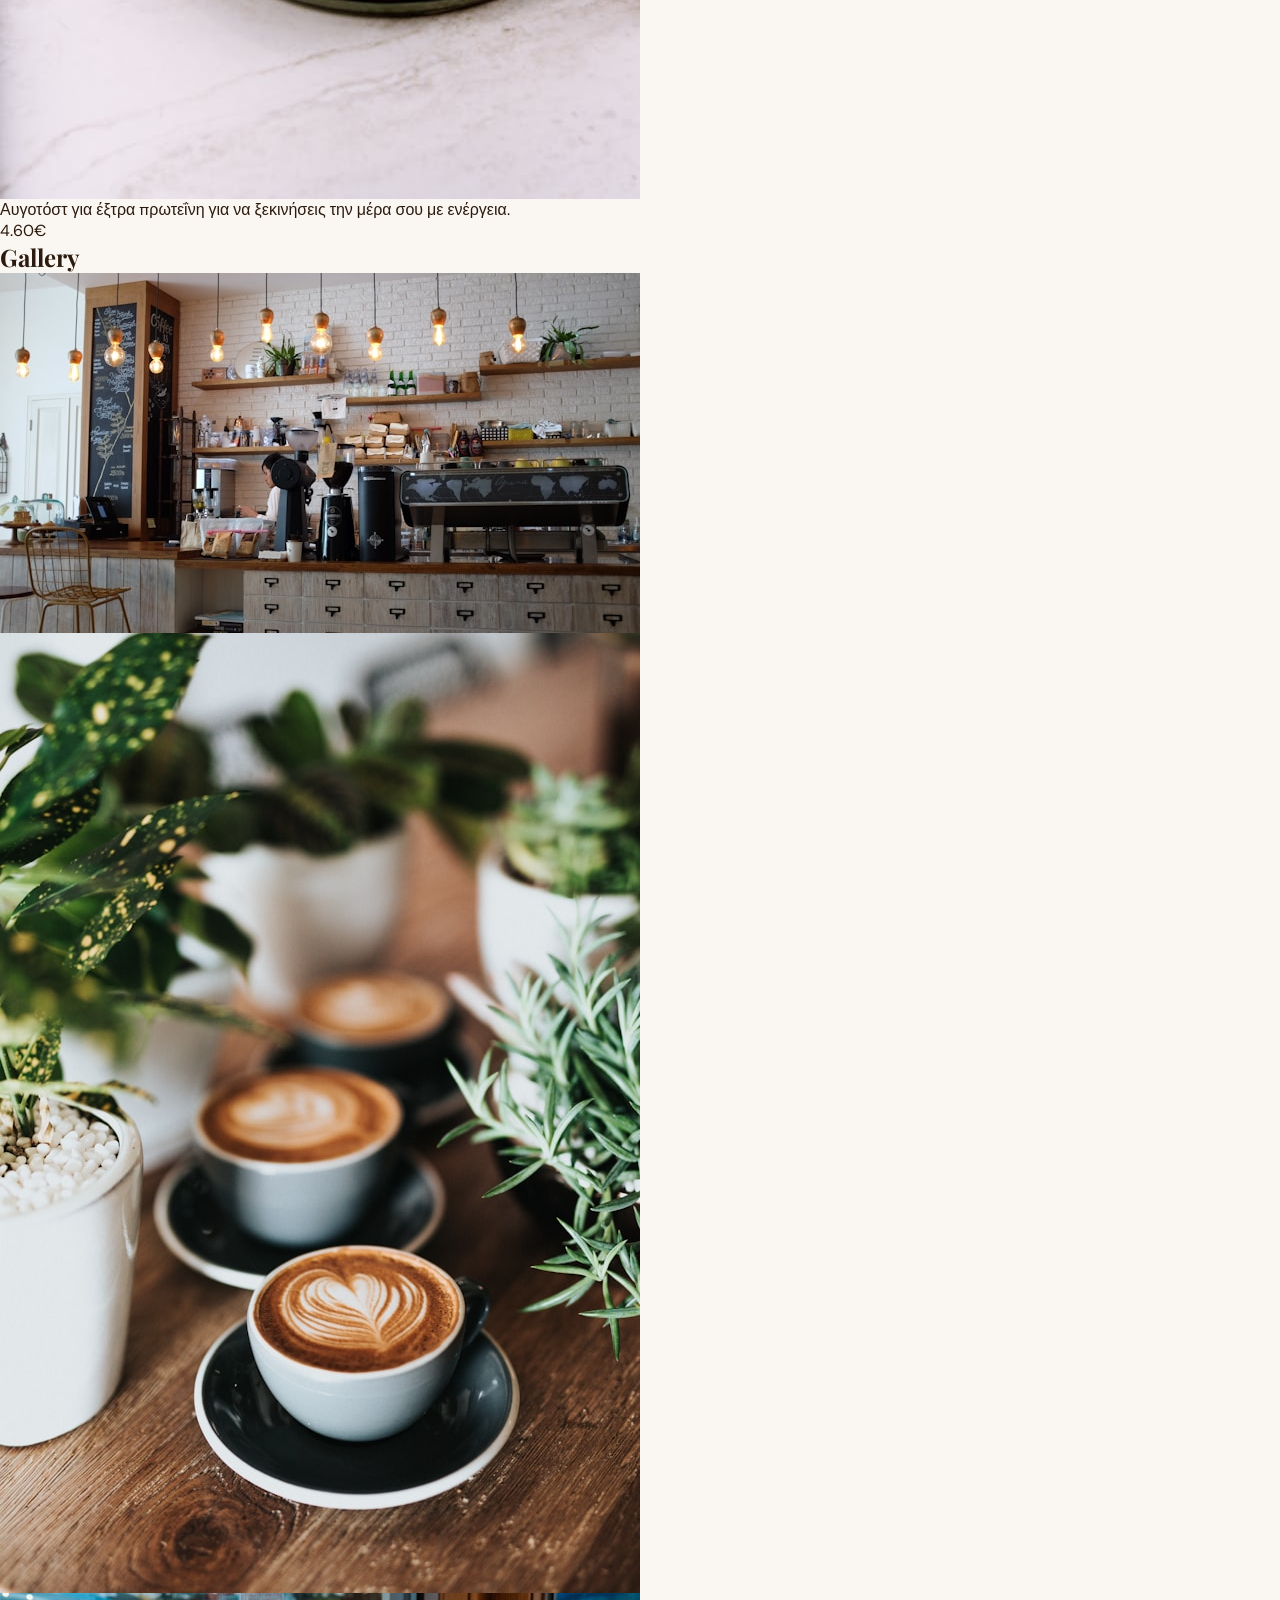
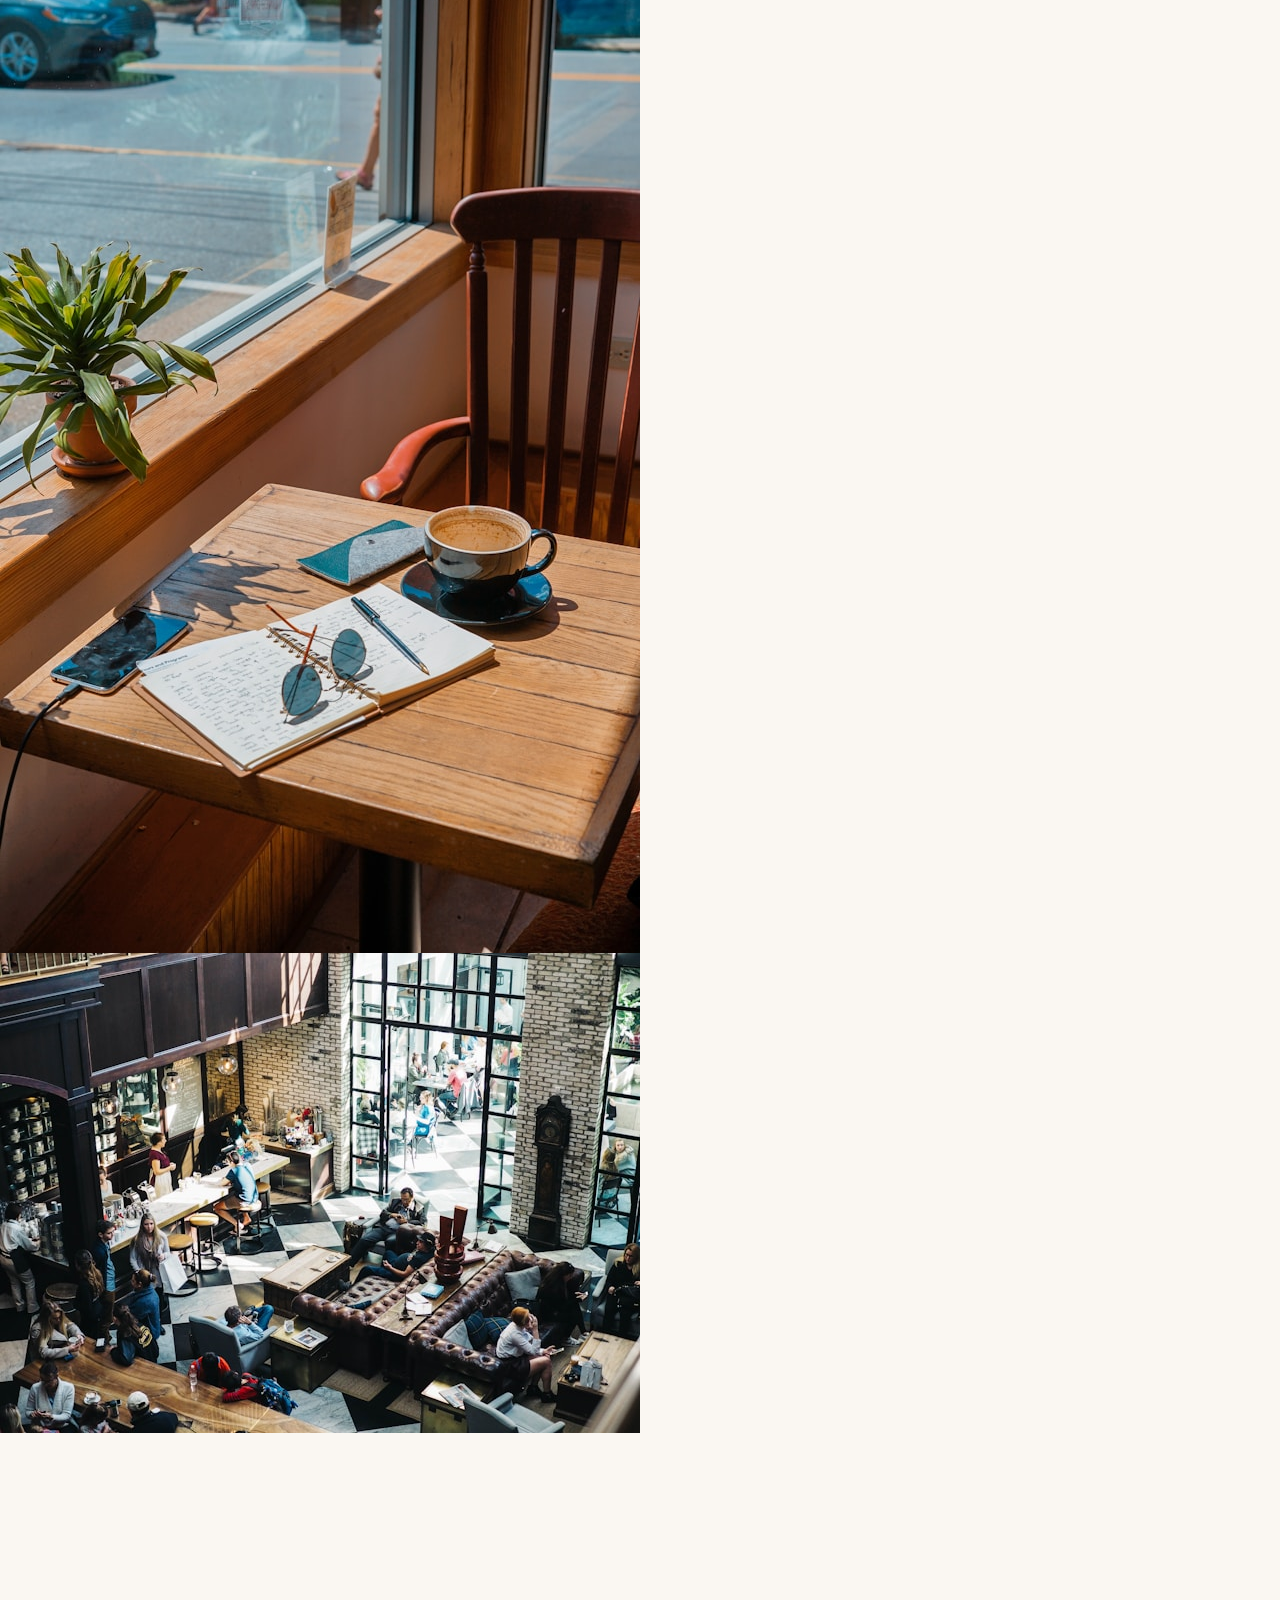
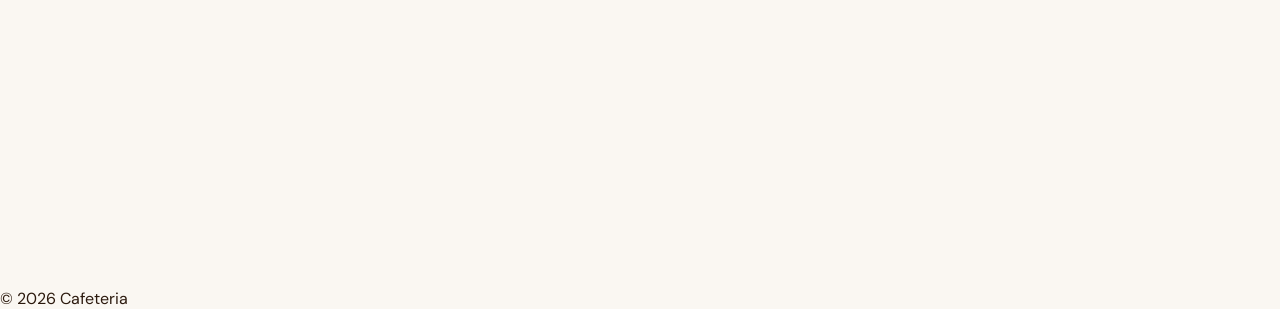
==== commit 8abe4eee: "add images for gallery, fix the map contact" ====
--- a/menu.html
+++ b/menu.html
@@ -133,20 +133,24 @@
     <section id="gallery">
         <h2>Gallery</h2>
         <div class="gallery-grid">
-            <!-- Φωτογραφιες -->
+            <img src="images/Bar.jpg" alt="Bar">
+            <img src="images/cups.jpg" alt="cups">
+            <img src="images/table.jpg" alt="table">
+            <img src="images/shop.jpg" alt="shop">
         </div>
     </section>
 
     <!-- Contact -->
     <section id="contact">
         <div id="map">
-            <iframe
-                src="https://www.google.com/maps/place/%CE%9B%CE%B5%CF%85%CE%BA%CF%8C%CF%82+%CE%A0%CF%8D%CF%81%CE%B3%CE%BF%CF%82/@40.6454272,22.9376,14z/data=!4m6!3m5!1s0x14a839af2548cc69:0xef18309d80742d16!8m2!3d40.6264478!4d22.9483815!16zL20vMDF4eGd0?entry=ttu&g_ep=EgoyMDI2MDQxNS4wIKXMDSoASAFQAw%3D%3D"
+            <iframe 
+                src="https://www.google.com/maps/embed?pb=!1m18!1m12!1m3!1d24218.359978388162!2d22.9376!3d40.64542719999999!2m3!1f0!2f0!3f0!3m2!1i1024!2i768!4f13.1!3m3!1m2!1s0x14a839af2548cc69%3A0xef18309d80742d16!2zzpvOtc-FzrrPjM-CIM6gz43Pgc6zzr_Pgg!5e0!3m2!1sel!2sgr!4v1776898781156!5m2!1sel!2sgr" width="600" height="450" style="border:0;" allowfullscreen="" loading="lazy" referrerpolicy="no-referrer-when-downgrade"
                 width="100%"
                 height="400"
                 style="border:0;"
                 allowfullscreen=""
-                loading="lazy">
+                loading="lazy"
+                referrerpolicy="no-referrer-when-downgrade">
             </iframe>
         </div>
     </section>
--- a/styles.css
+++ b/styles.css
@@ -93,4 +93,5 @@
 
 .nav-links a:hover {
     opacity: 1
-}+}
+
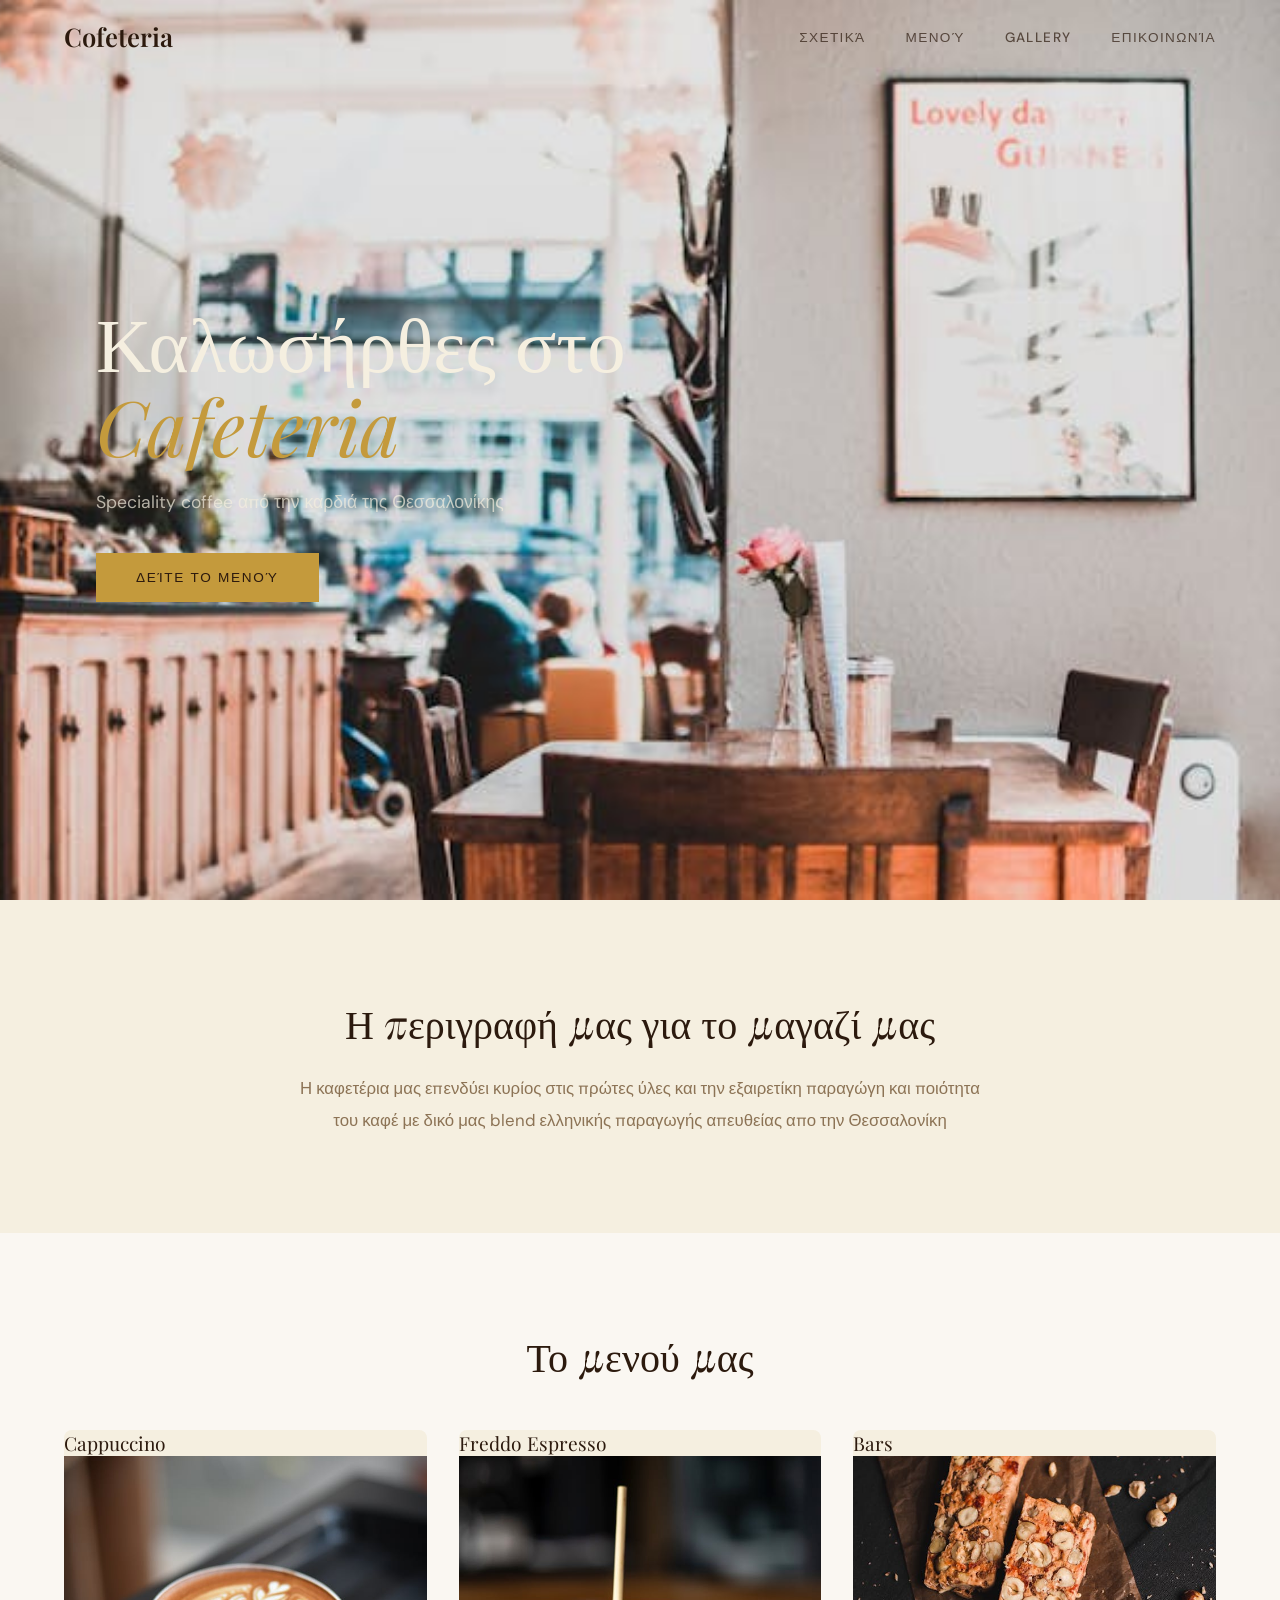
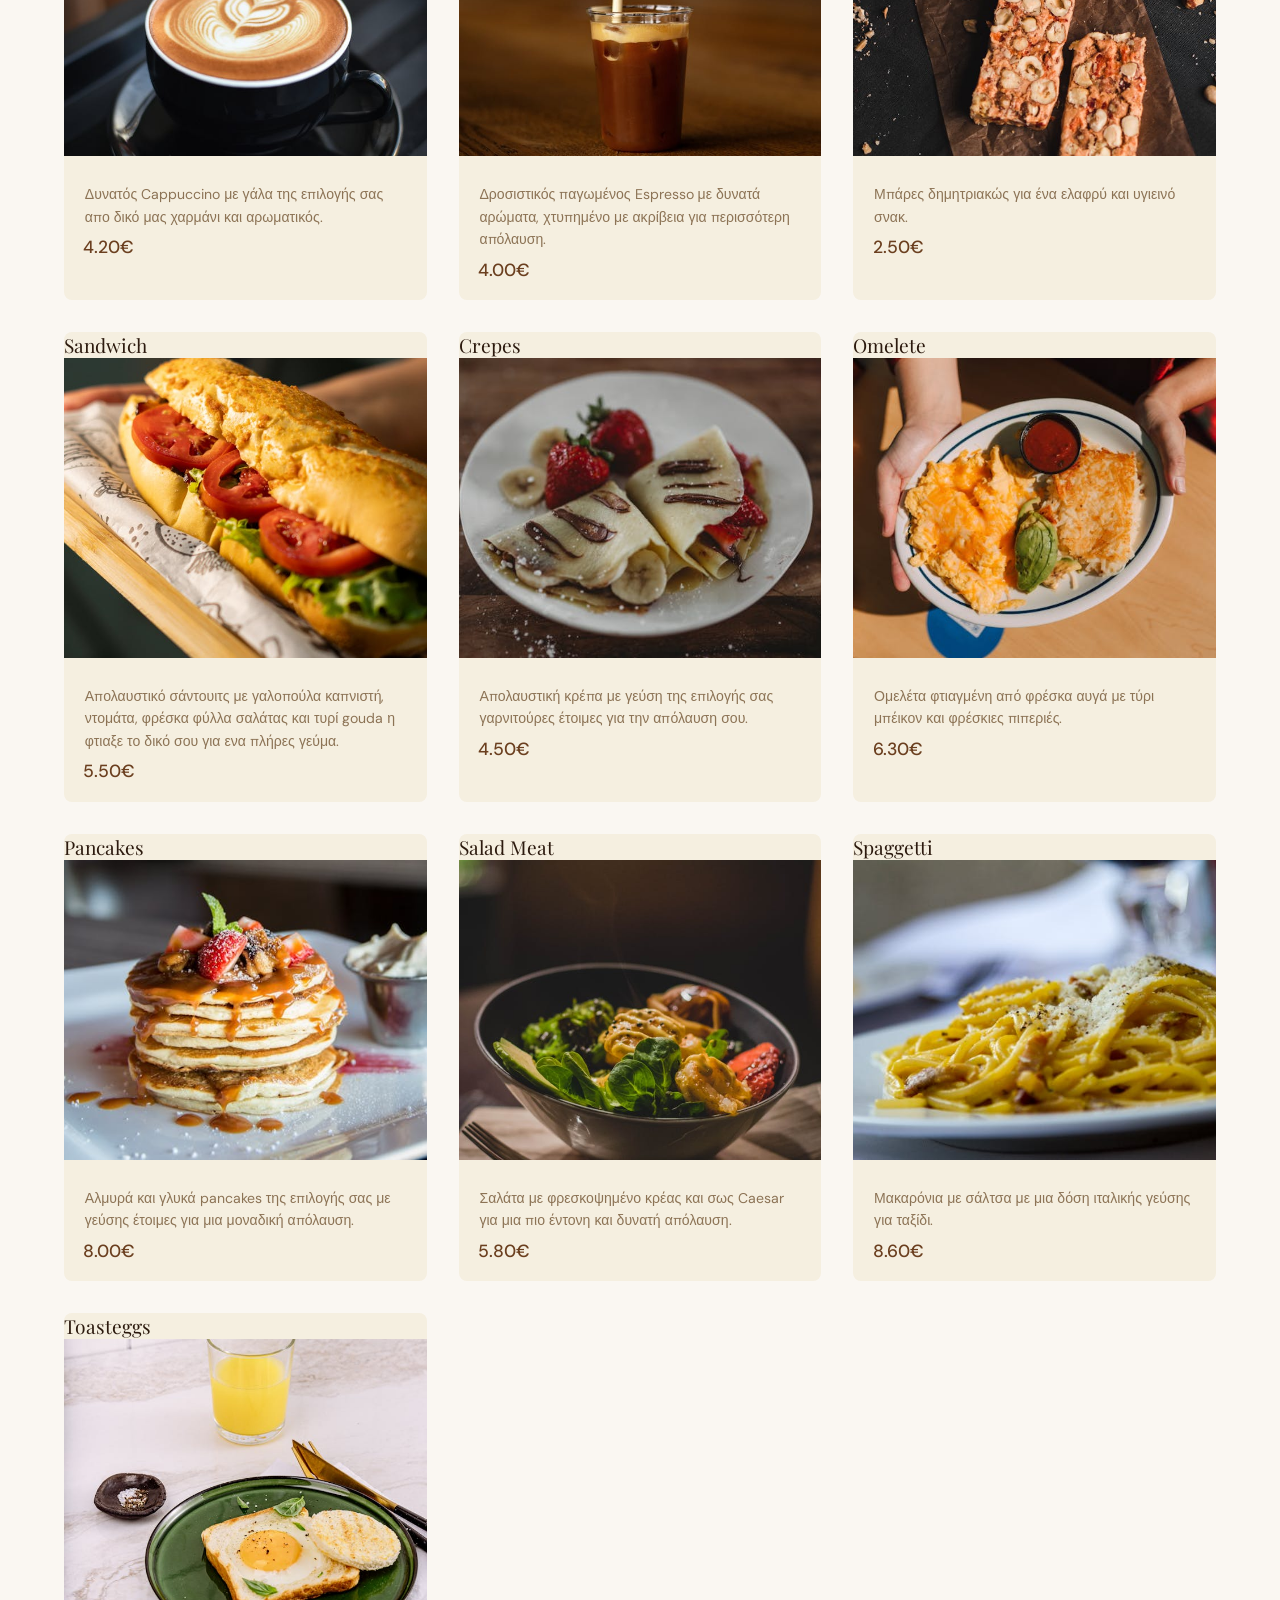
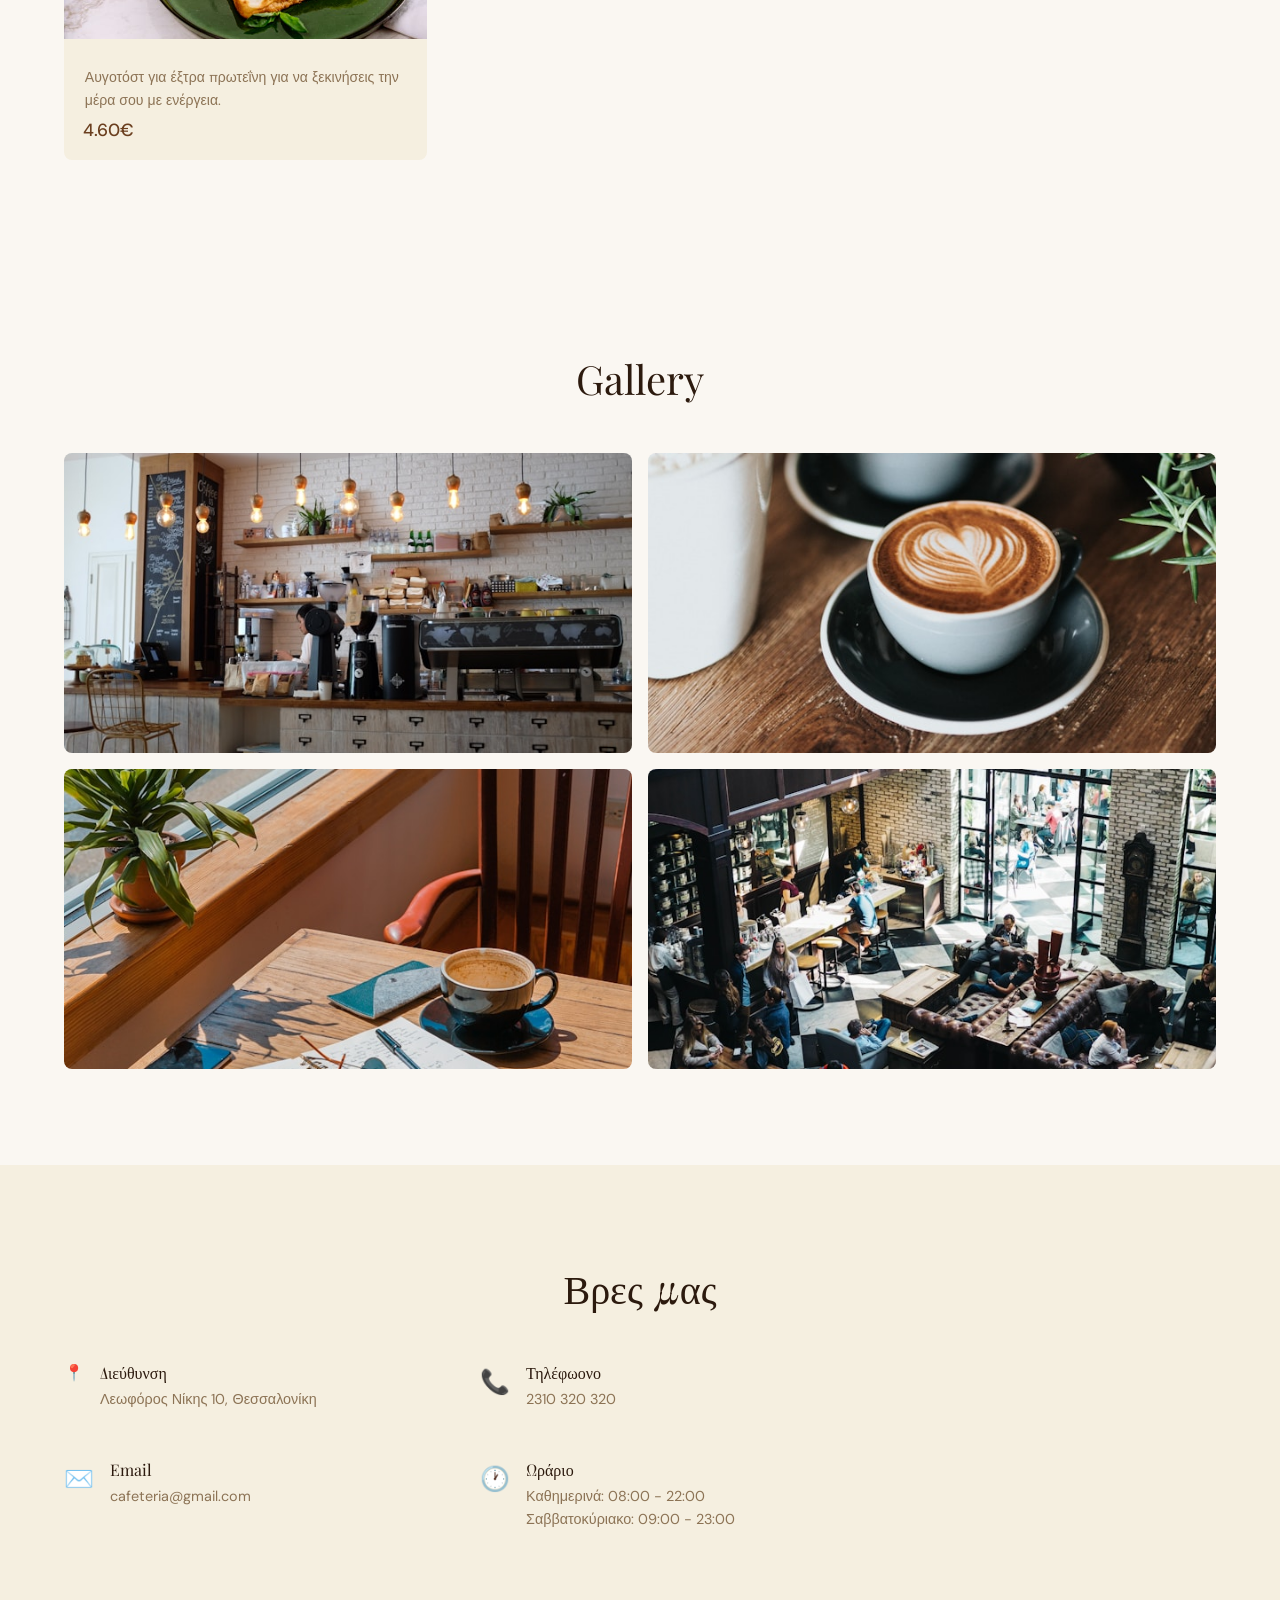
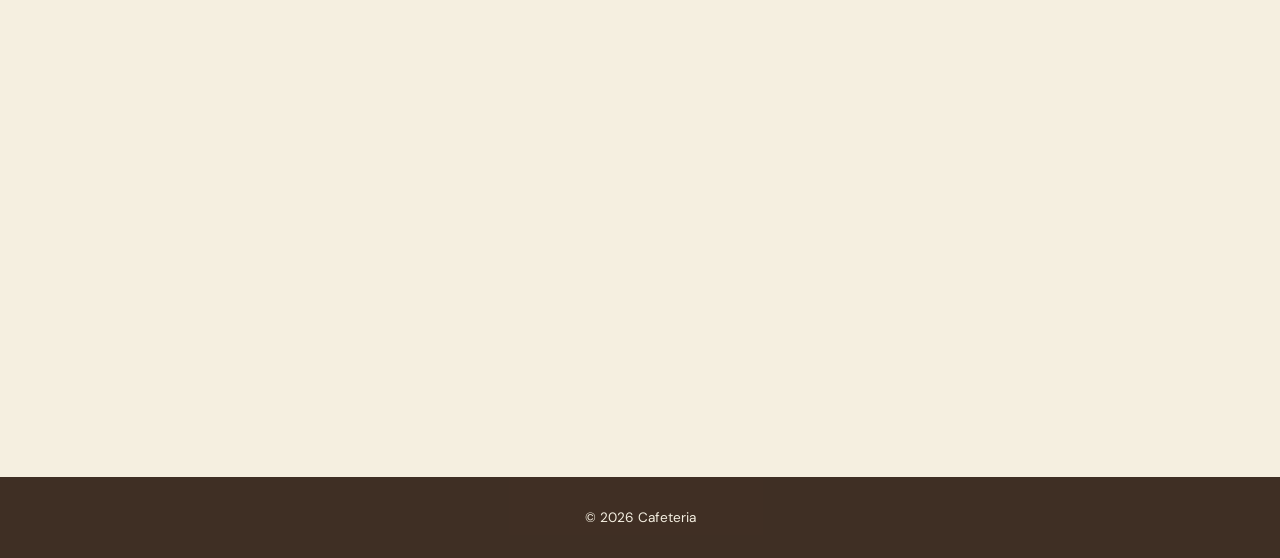
==== commit 7b3ef3cd: "edit and add more info html contact and add css styles contact-footer" ====
--- a/menu.html
+++ b/menu.html
@@ -142,6 +142,51 @@
 
     <!-- Contact -->
     <section id="contact">
+        <h2>Βρες μας</h2>
+
+        <div class="contact-wrapper">
+            
+            <!-- Location -->
+            <div class="contact-info">
+                <div class="contact-item">
+                    <span class="contact-icoon">📍</span>
+                    <div>
+                        <h4>Διεύθυνση</h4>
+                        <p>Λεωφόρος Νίκης 10, Θεσσαλονίκη</p>
+                    </div>
+                </div>
+            </div>
+
+            <!-- Phone -->
+            <div class="contact-item">
+                <span class="contact-icon">📞</span>
+                <div>
+                    <h4>Τηλέφωονο</h4>
+                    <p>2310 320 320</p>
+                </div>
+            </div>
+
+            <!-- Email -->
+            <div class="contact-item">
+                <span class="contact-icon">✉️</span>
+                <div>
+                    <h4>Email</h4>
+                    <p>cafeteria@gmail.com</p>
+                </div>
+            </div>
+
+            <!-- Time -->
+            <div class="contact-item">
+                <span class="contact-icon">🕐</span>
+                <div>
+                    <h4>Ωράριο</h4>
+                    <p>Καθημερινά: 08:00 - 22:00</p>
+                    <p>Σαββατοκύριακο: 09:00 - 23:00</p>
+                </div>
+            </div>
+        </div>
+
+        <!-- Map -->
         <div id="map">
             <iframe 
                 src="https://www.google.com/maps/embed?pb=!1m18!1m12!1m3!1d24218.359978388162!2d22.9376!3d40.64542719999999!2m3!1f0!2f0!3f0!3m2!1i1024!2i768!4f13.1!3m3!1m2!1s0x14a839af2548cc69%3A0xef18309d80742d16!2zzpvOtc-FzrrPjM-CIM6gz43Pgc6zzr_Pgg!5e0!3m2!1sel!2sgr!4v1776898781156!5m2!1sel!2sgr" width="600" height="450" style="border:0;" allowfullscreen="" loading="lazy" referrerpolicy="no-referrer-when-downgrade"
--- a/styles.css
+++ b/styles.css
@@ -95,3 +95,259 @@
     opacity: 1
 }
 
+/* Hero */
+#hero {
+    min-height: 100vh;
+    background-color: var(--espresso);
+    background-image: url('images/logo.jpg');
+    background-size: cover;
+    background-position: center;
+    display: flex;
+    flex-direction: column;
+    justify-content: center;
+    align-items: flex-start;
+    padding: 0 6rem;
+}
+
+#hero h1 {
+    font-size: clamp(2.5rem, 6vw, 5rem);
+    font-weight: 400;
+    color: var(--cream);
+    line-height: 1.1;
+    max-width: 700px;
+    margin-bottom: 1.5rem;
+}
+
+#hero h1 em {
+    font-style: italic;
+    color: var(--gold);
+}
+
+#hero p {
+    font-size: 1.1rem;
+    color: var(--cream);
+    opacity: 0.7;
+    margin-bottom: 2.5rem;
+}
+
+#hero a {
+    background: var(--gold);
+    color: var(--espresso);
+    padding: 1rem 2.5rem;
+    font-size: 0.85rem;
+    font-weight: 500;
+    letter-spacing: 0.12em;
+    text-transform: uppercase;
+    transition: background 0.3s, transform 0.2s;
+    display: inline-block;
+}
+
+#hero a:hover {
+    background: var(--brown-light);
+    color: var(--cream);
+    transform: translateY(-2px);
+}
+
+/* Menu */
+#menu {
+    padding: 6rem 4rem;
+    background: var(--warm-white);
+}
+
+#menu h2 {
+    font-size: 2.5rem;
+    font-weight: 400;
+    text-align: center;
+    margin-bottom: 3rem;
+    color: var(--espresso);
+}
+
+.menu-grid {
+    display: grid;
+    grid-template-columns: repeat(3, 1fr);
+    gap: 2rem;
+    max-width: 1200px;
+    margin: 0 auto;
+}
+
+.menu-card {
+    background: var(--cream);
+    border-radius: 8px;
+    overflow: hidden;
+    transition: transform 0.3s, box-shadow 0.3s;
+}
+
+.menu-card:hover {
+    transform: translateY(-6px);
+    box-shadow: 0 12px 30px rgba(44, 26, 14, 0.12);
+}
+
+.menu-card img {
+    width: 100%;
+    height: 300px;
+    object-fit: cover;
+    object-position: center;
+}
+
+.menu-card h3 {
+    font-size: 1.2rem;
+    font-weight: 400;
+}
+
+.card-info {
+    padding: 1.2rem;
+}
+
+.card-desc {
+    font-size: 0.88rem;
+    color: var(--text-muted);
+    line-height: 1.6;
+    margin: 0.5rem 0.1rem;
+}
+
+.card-price {
+    font-size: 1.1rem;
+    font-weight: 500;
+    color: var(--brown);
+}
+
+/* About */
+#about {
+    padding: 6rem 4rem;
+    background: var(--cream);
+    display: flex;
+    flex-direction: column;
+    align-items: center;
+    text-align: center;
+}
+
+#about h2 {
+    font-size: 2.5rem;
+    font-weight: 400;
+    margin-bottom: 1.5rem;
+    color: var(--espresso);
+}
+
+#about p {
+    font-size: 1.05rem;
+    line-height: 1.9;
+    color: var(--text-muted);
+    max-width: 700px;
+}
+
+/* Gallery */
+#gallery {
+    padding: 6rem 4rem;
+    background: var(--warm-white);
+}
+
+#gallery h2 {
+    font-size: 2.5rem;
+    font-weight: 400;
+    text-align: center;
+    margin-bottom: 3rem;
+    color: var(--espresso);
+}
+
+.gallery-grid {
+    display: grid;
+    grid-template-columns: repeat(2, 1fr);
+    gap: 1rem;
+    max-width: 1200px;
+    margin: 0 auto;
+}
+
+.gallery-grid img {
+    width: 100%;
+    height: 300px;
+    object-fit: cover;
+    border-radius: 8px;
+    transition: transform 0.4s, filter 0.4s;
+}
+
+.gallery-grid img:hover {
+    transform: scale(1.02);
+    filter: brightness(1.05);
+}
+
+.gallery-grid img:nth-child(2) {
+    object-position: 50% 90%;
+}
+
+/* Contact */
+#contact {
+    padding: 6rem 4rem;
+    background: var(--cream);
+}
+
+#contact h2 {
+    font-size: 2.5rem;
+    font-weight: 400;
+    text-align: center;
+    margin-bottom: 3rem;
+    color: var(--espresso);
+}
+
+.contact-wrapper {
+    display: grid;
+    grid-template-columns: 1fr 2fr;
+    gap: 3rem;
+    max-width: 1200px;
+    margin: 0 auto;
+    align-items: start;
+}
+
+.contact-info {
+    display: flex;
+    flex-direction: column;
+    gap: 2rem;
+}
+
+.contact-item {
+    display: flex;
+    align-items: flex-start;
+    gap: 1rem;
+}
+
+.contact-icon {
+    font-size: 1.5rem;
+    margin-top: 0.2rem;
+}
+
+.contact-item h4 {
+    font-family: var(--font-serif);
+    font-size: 1rem;
+    font-weight: 400;
+    margin-bottom: 0.3rem;
+    color: var(--espresso);
+}
+
+.contact-item p {
+    font-size: 0.9rem;
+    color: var(--text-muted);
+    line-height: 1.6;
+}
+
+#map {
+    max-width: 1200px;
+    margin: 0 auto;
+    border-radius: 8px;
+    overflow: hidden;
+}
+
+#map iframe {
+    width: 100%;
+    height: 450px;
+    border: 0;
+    display: block;
+}
+
+/* Footer */
+footer{
+    background: var(--espresso);
+    color: var(--cream);
+    text-align: center;
+    padding: 2rem;
+    font-size: 0.85rem;
+    opacity: 0.9;
+}
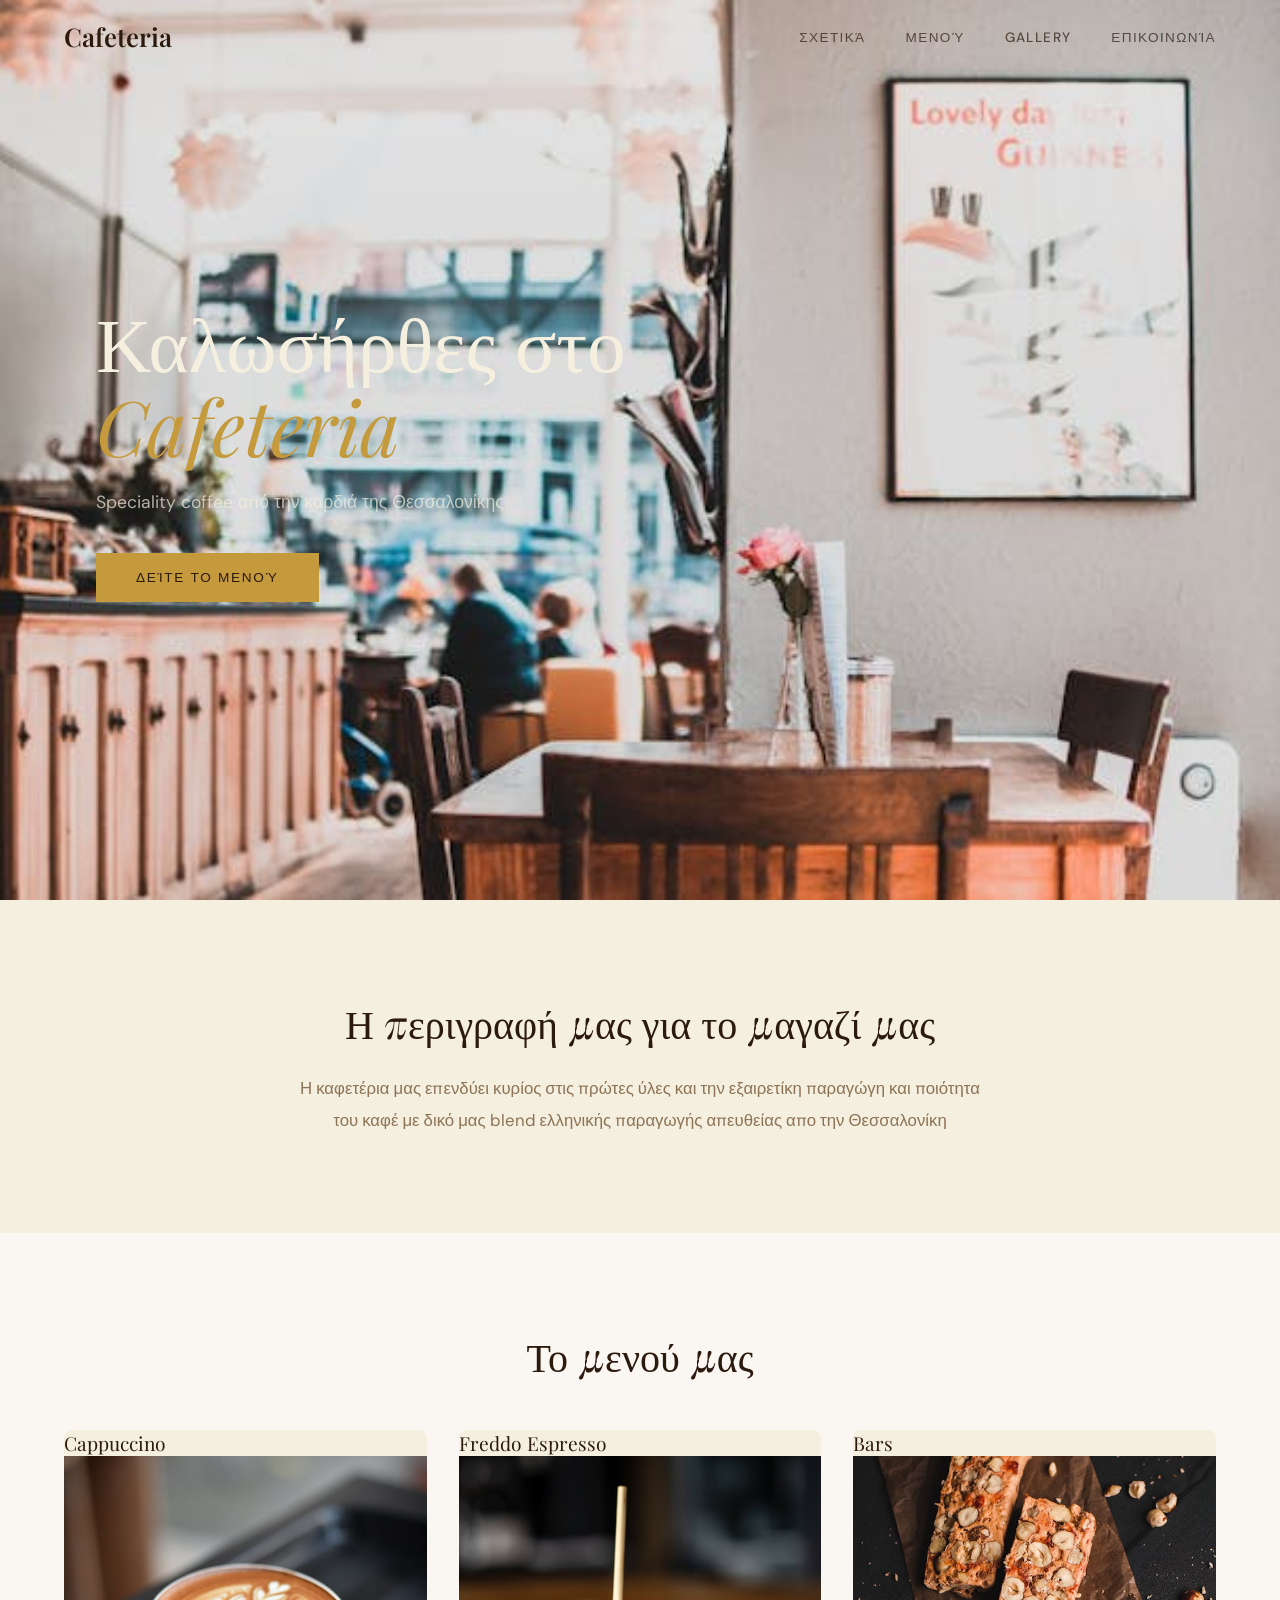
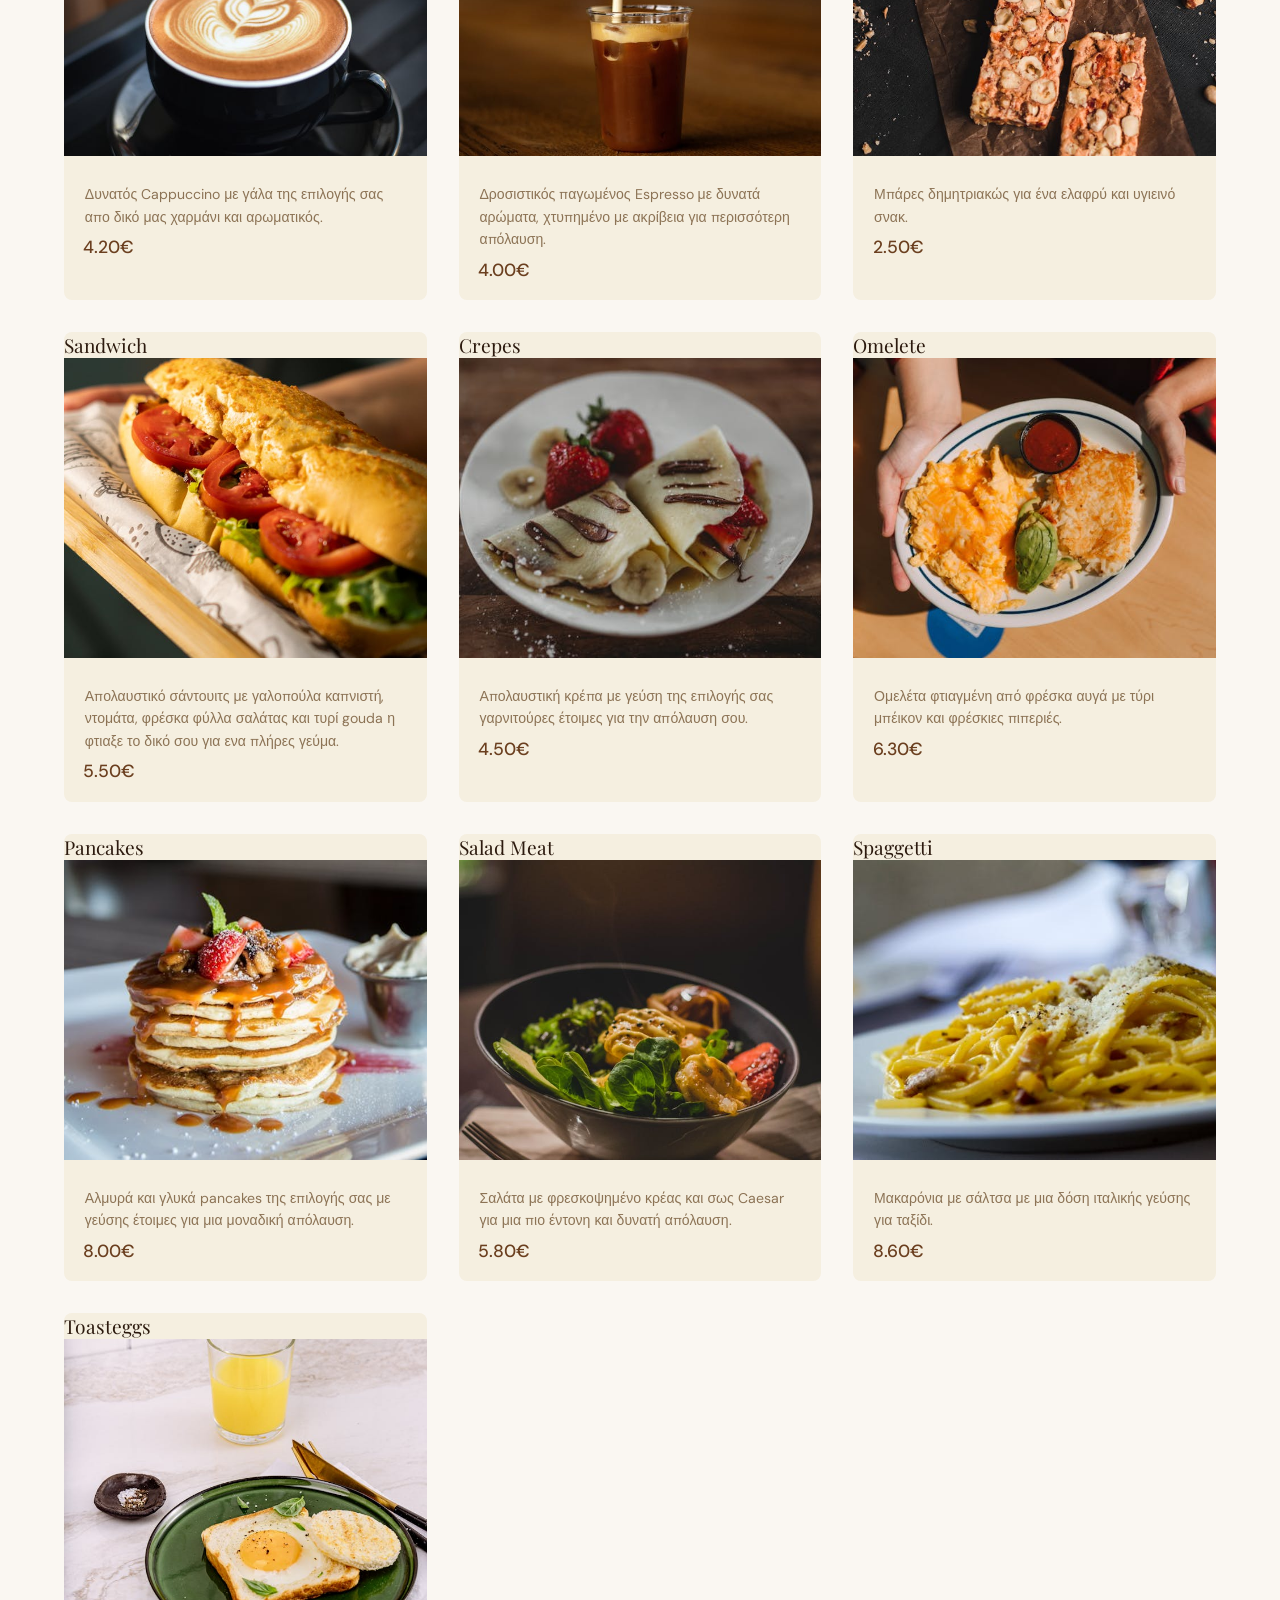
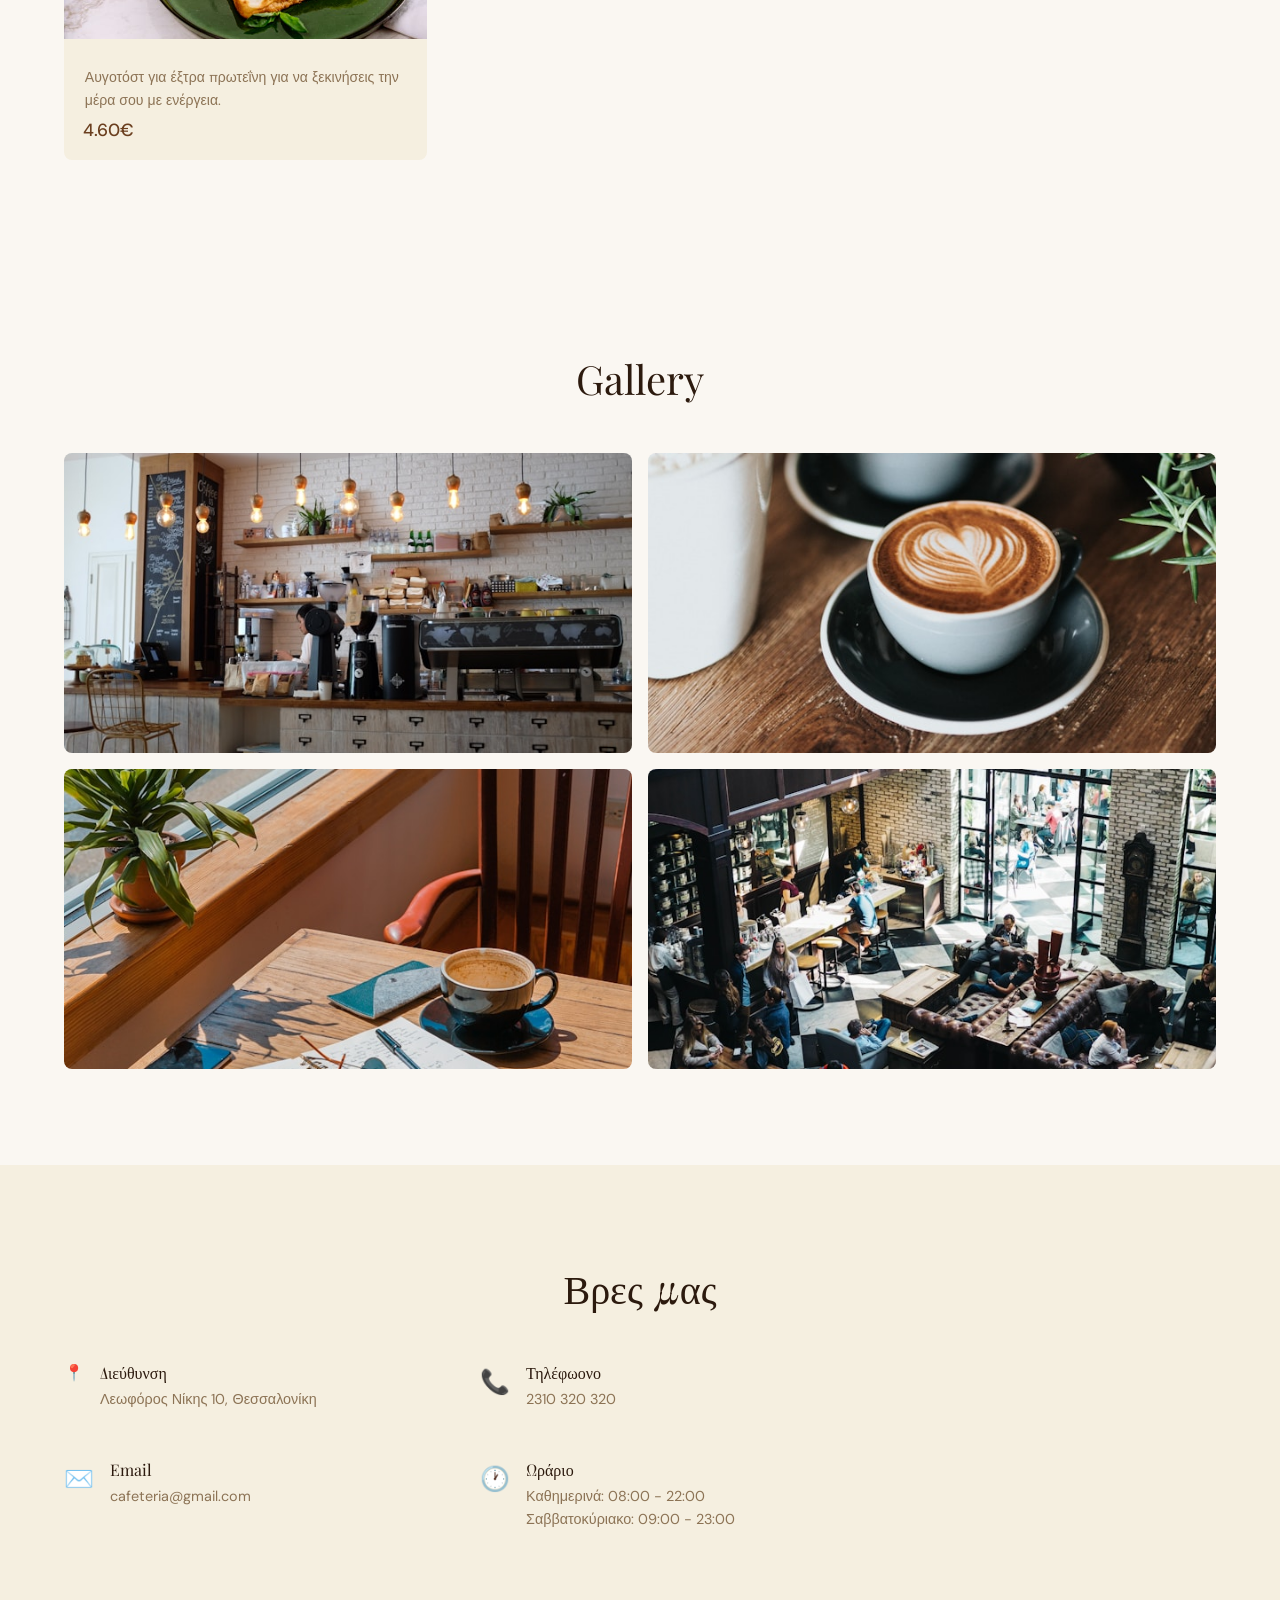
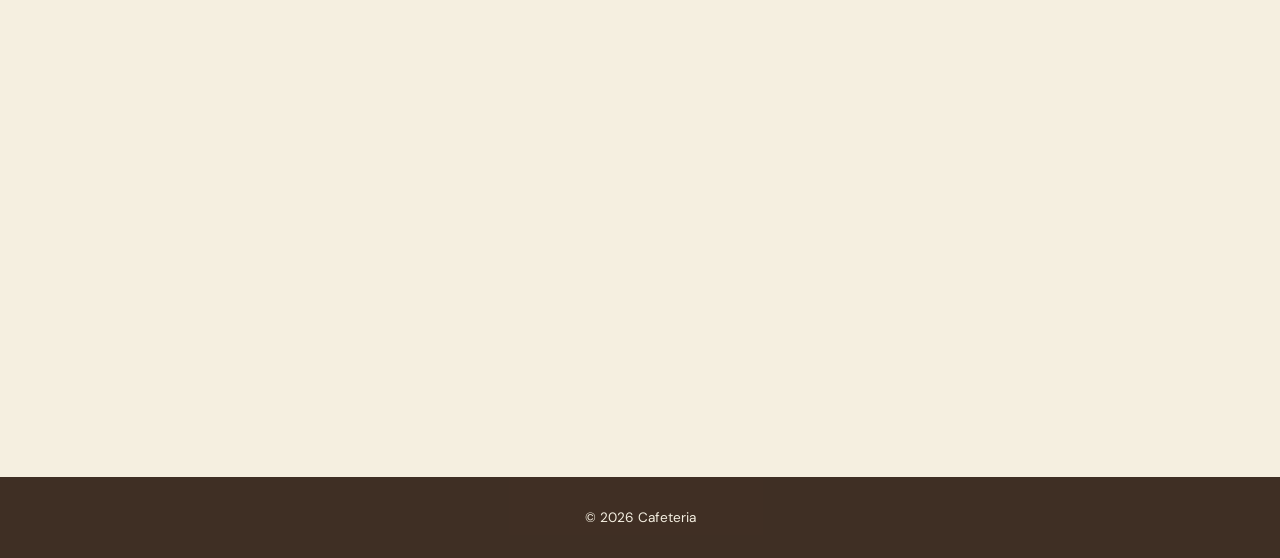
==== commit 8968ee1a: "fix the name navbar" ====
--- a/menu.html
+++ b/menu.html
@@ -10,7 +10,7 @@
     
     <!-- NavBar -->
     <nav id="navbar">
-        <a href="#" class="logo">Cofeteria</a>
+        <a href="#" class="logo">Cafeteria</a>
         <ul class="nav-links">
             <li><a href="#about">Σχετικά</a></li>
             <li><a href="#menu">Μενού</a></li>
@@ -145,7 +145,7 @@
         <h2>Βρες μας</h2>
 
         <div class="contact-wrapper">
-            
+
             <!-- Location -->
             <div class="contact-info">
                 <div class="contact-item">
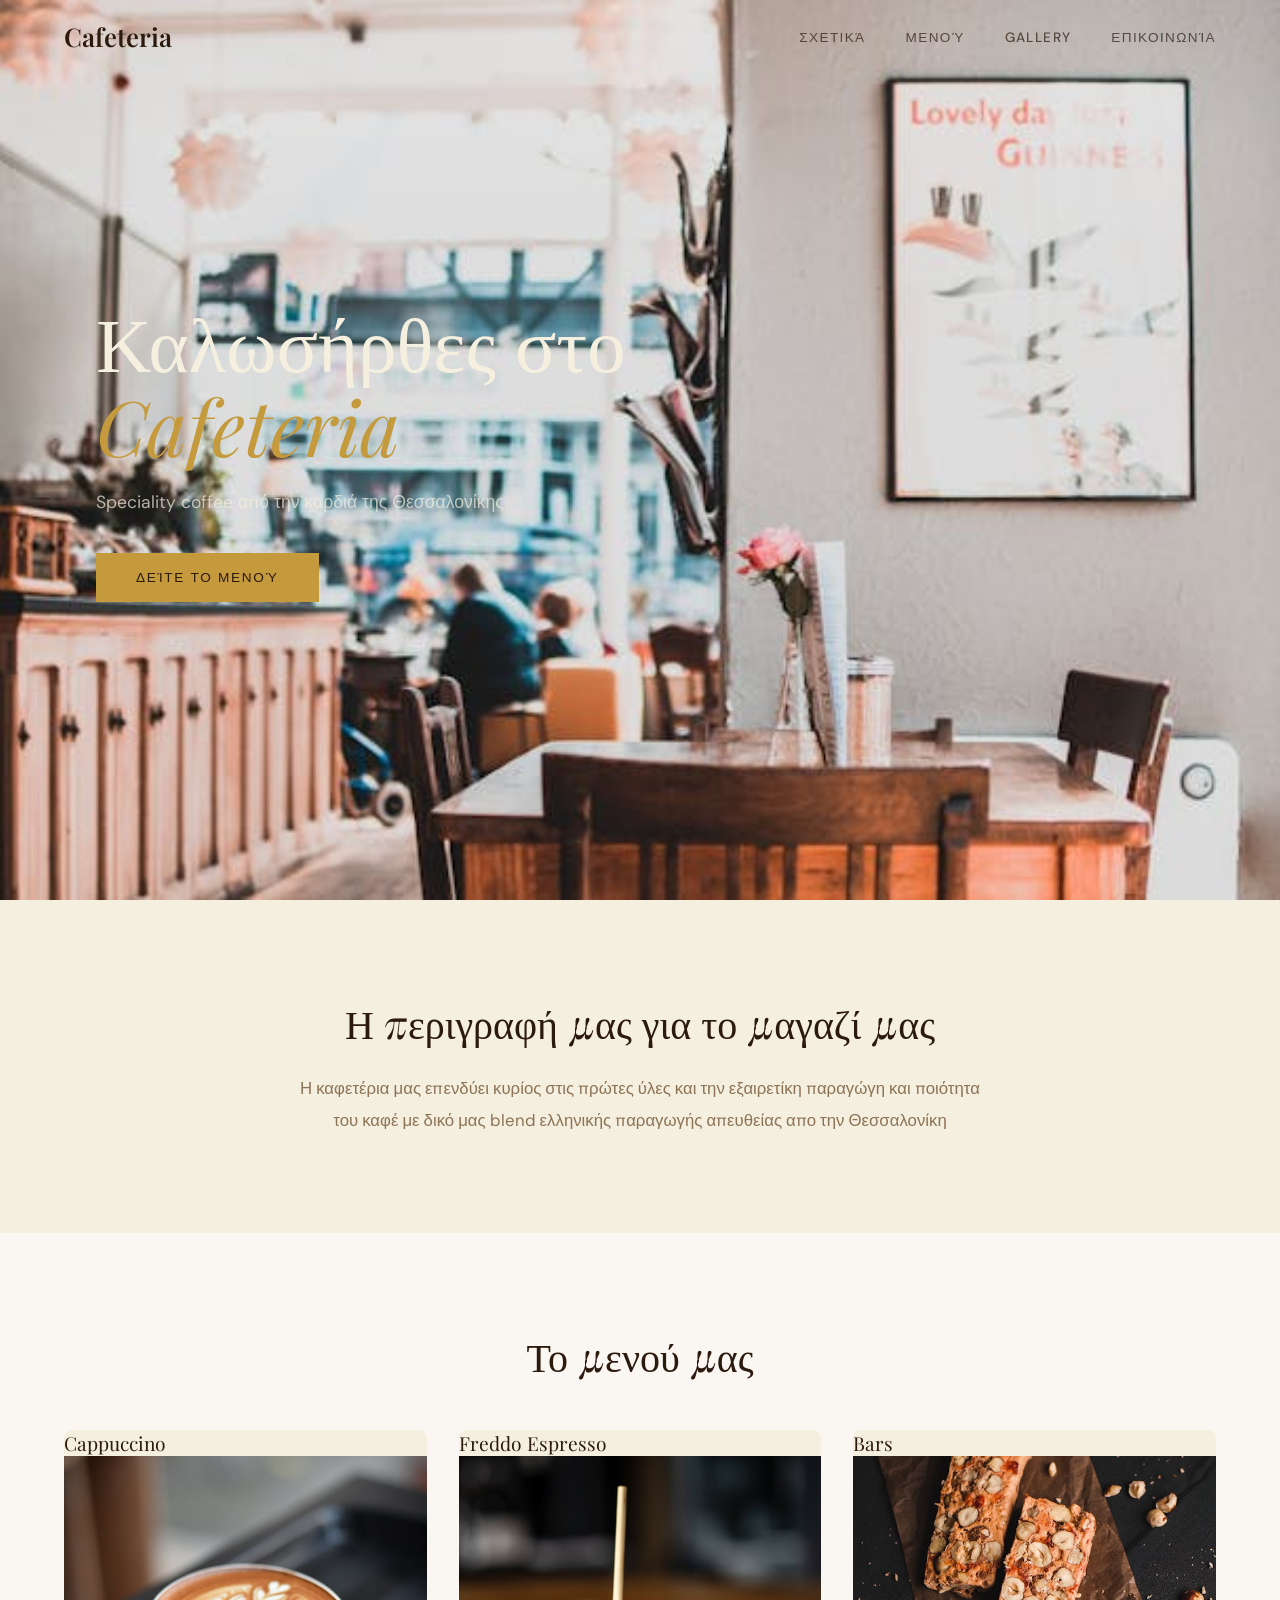
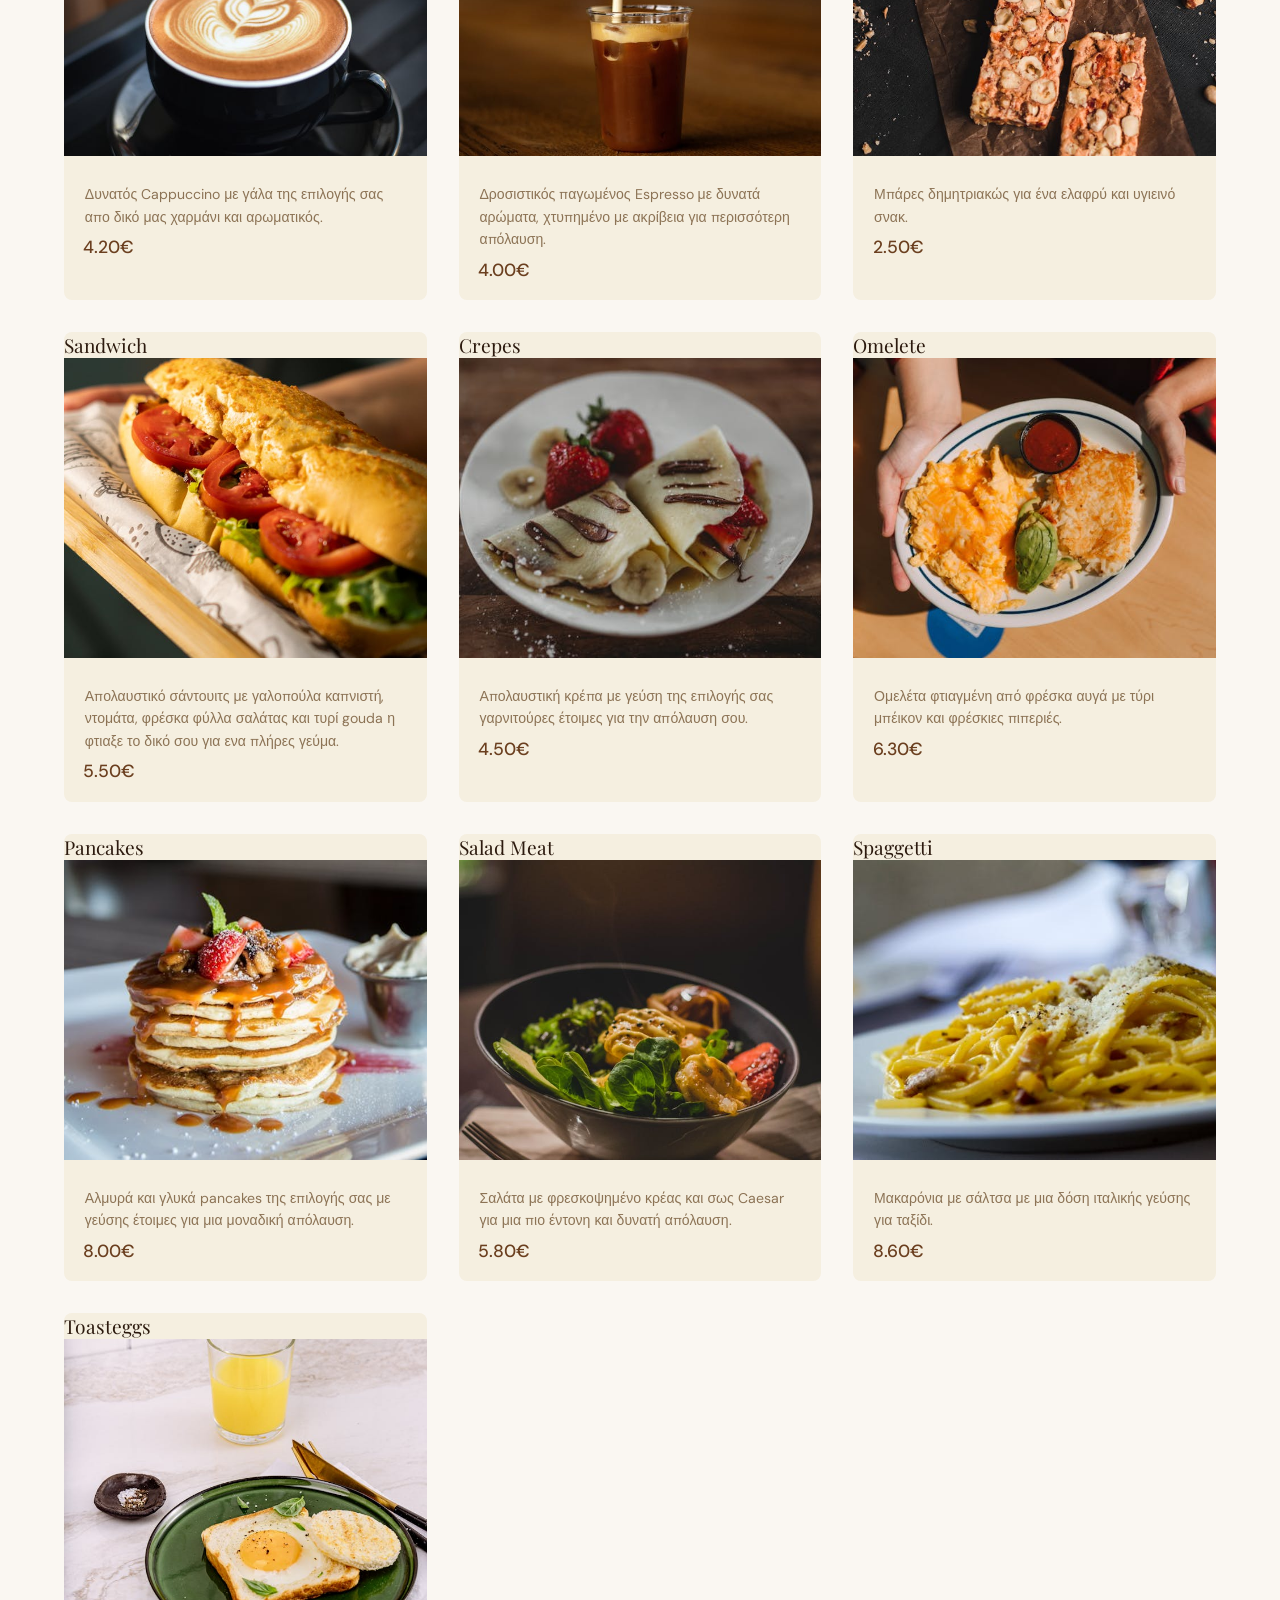
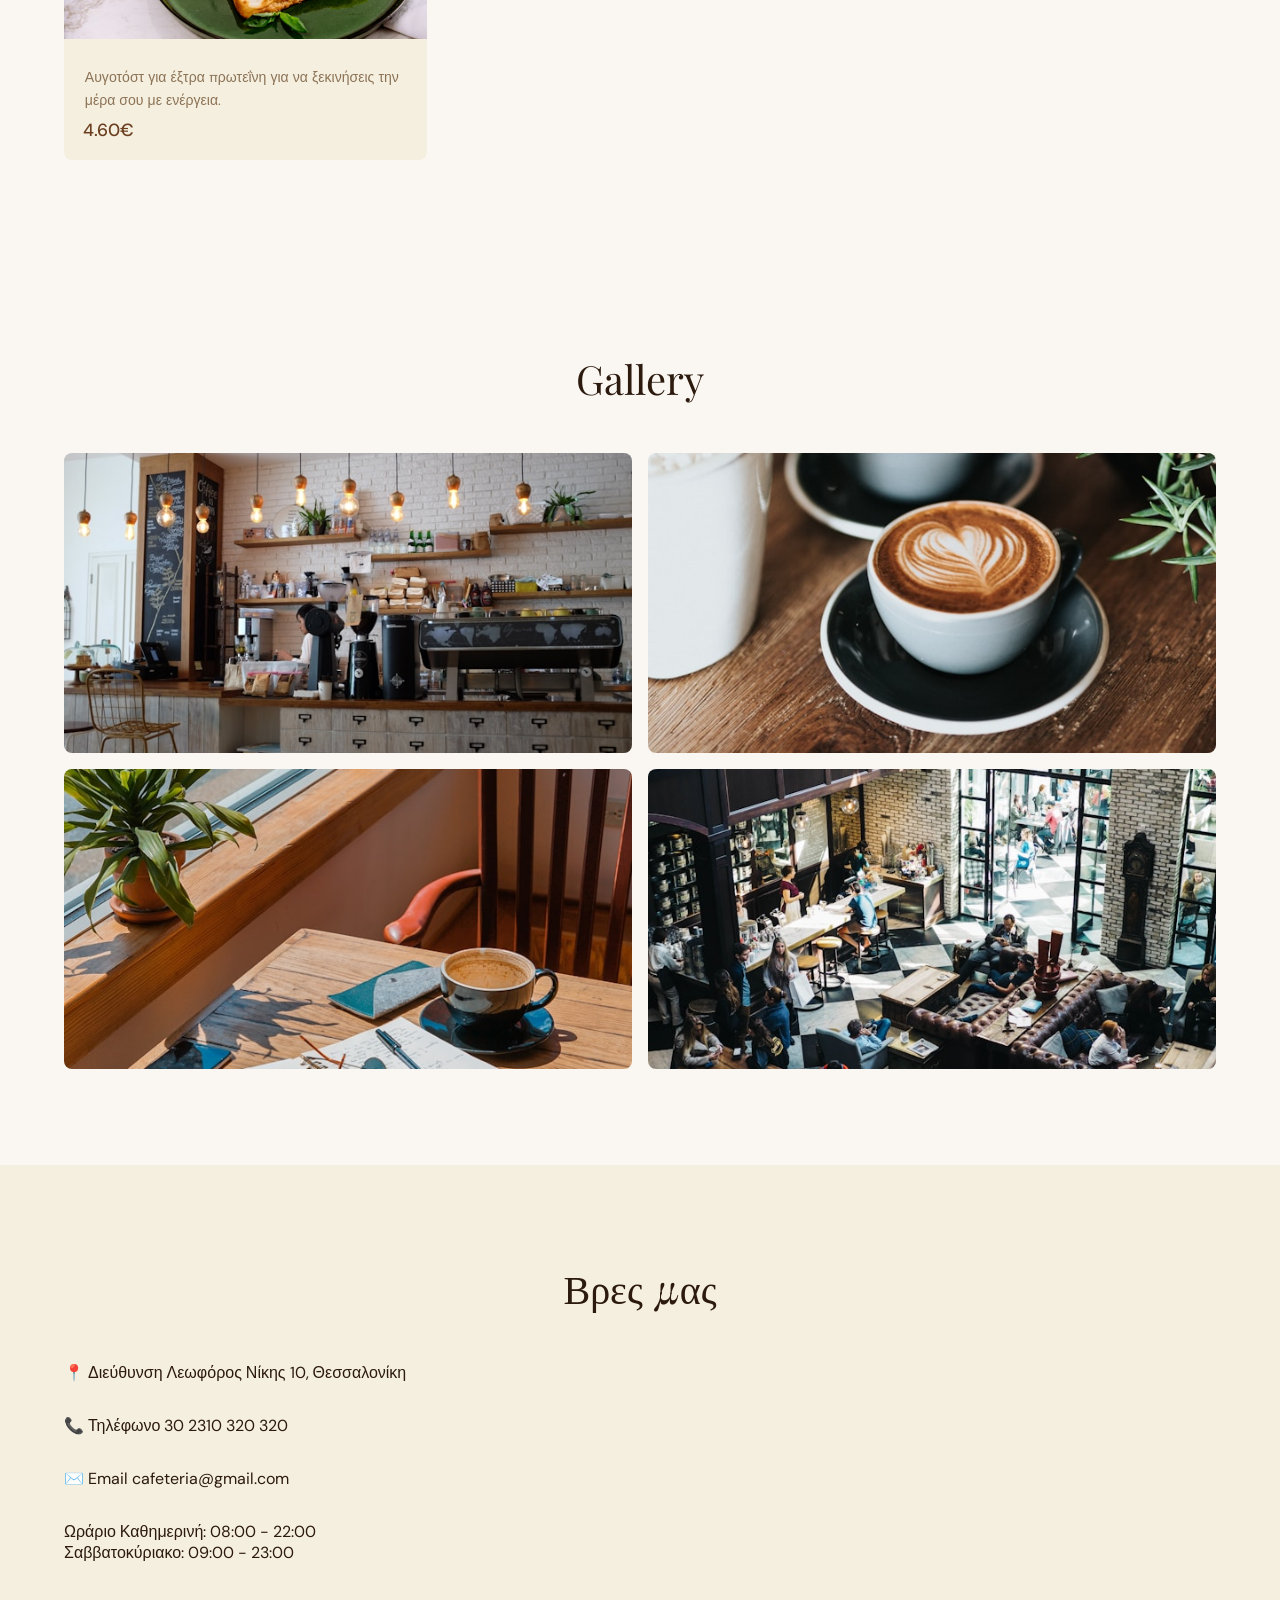
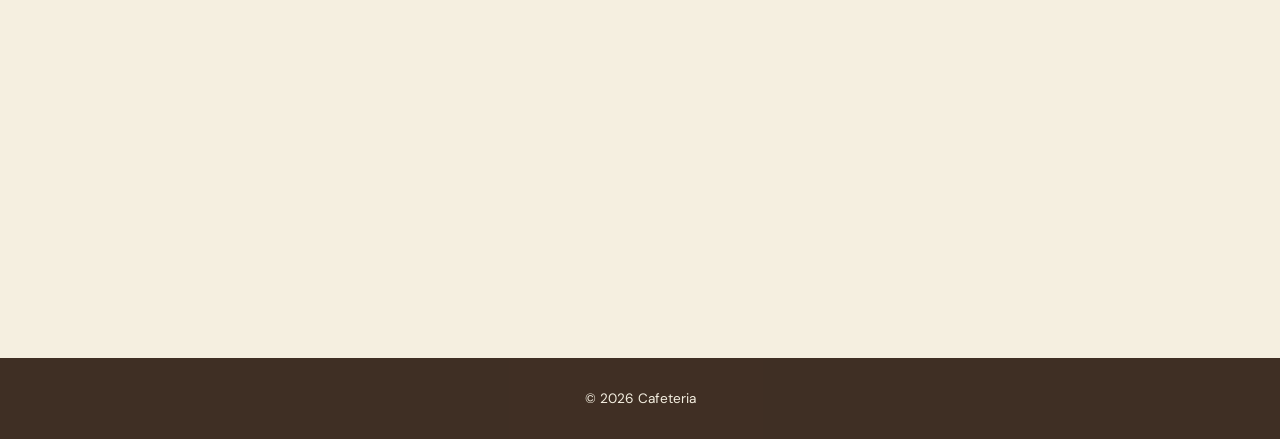
==== commit 5ba19a17: "edit code div for contact and fix the map css" ====
--- a/menu.html
+++ b/menu.html
@@ -148,46 +148,15 @@
 
             <!-- Location -->
             <div class="contact-info">
-                <div class="contact-item">
-                    <span class="contact-icoon">📍</span>
-                    <div>
-                        <h4>Διεύθυνση</h4>
-                        <p>Λεωφόρος Νίκης 10, Θεσσαλονίκη</p>
-                    </div>
-                </div>
+                <div class="contact-item">📍 Διεύθυνση Λεωφόρος Νίκης 10, Θεσσαλονίκη</div>
+                <div class="contact-item">📞 Τηλέφωνο 30 2310 320 320</div>
+                <div class="contact-item">✉️ Email cafeteria@gmail.com</div>
+                <div class="contact-item">Ωράριο Καθημερινή: 08:00 - 22:00 
+                    <br>Σαββατοκύριακο: 09:00 - 23:00</div>
             </div>
-
-            <!-- Phone -->
-            <div class="contact-item">
-                <span class="contact-icon">📞</span>
-                <div>
-                    <h4>Τηλέφωονο</h4>
-                    <p>2310 320 320</p>
-                </div>
-            </div>
-
-            <!-- Email -->
-            <div class="contact-item">
-                <span class="contact-icon">✉️</span>
-                <div>
-                    <h4>Email</h4>
-                    <p>cafeteria@gmail.com</p>
-                </div>
-            </div>
-
-            <!-- Time -->
-            <div class="contact-item">
-                <span class="contact-icon">🕐</span>
-                <div>
-                    <h4>Ωράριο</h4>
-                    <p>Καθημερινά: 08:00 - 22:00</p>
-                    <p>Σαββατοκύριακο: 09:00 - 23:00</p>
-                </div>
-            </div>
-        </div>
-
-        <!-- Map -->
-        <div id="map">
+            
+            <!-- Map -->
+            <div id="map">
             <iframe 
                 src="https://www.google.com/maps/embed?pb=!1m18!1m12!1m3!1d24218.359978388162!2d22.9376!3d40.64542719999999!2m3!1f0!2f0!3f0!3m2!1i1024!2i768!4f13.1!3m3!1m2!1s0x14a839af2548cc69%3A0xef18309d80742d16!2zzpvOtc-FzrrPjM-CIM6gz43Pgc6zzr_Pgg!5e0!3m2!1sel!2sgr!4v1776898781156!5m2!1sel!2sgr" width="600" height="450" style="border:0;" allowfullscreen="" loading="lazy" referrerpolicy="no-referrer-when-downgrade"
                 width="100%"
--- a/styles.css
+++ b/styles.css
@@ -336,8 +336,8 @@
 }
 
 #map iframe {
-    width: 100%;
-    height: 450px;
+    width: 500px;
+    height: 500px;
     border: 0;
     display: block;
 }
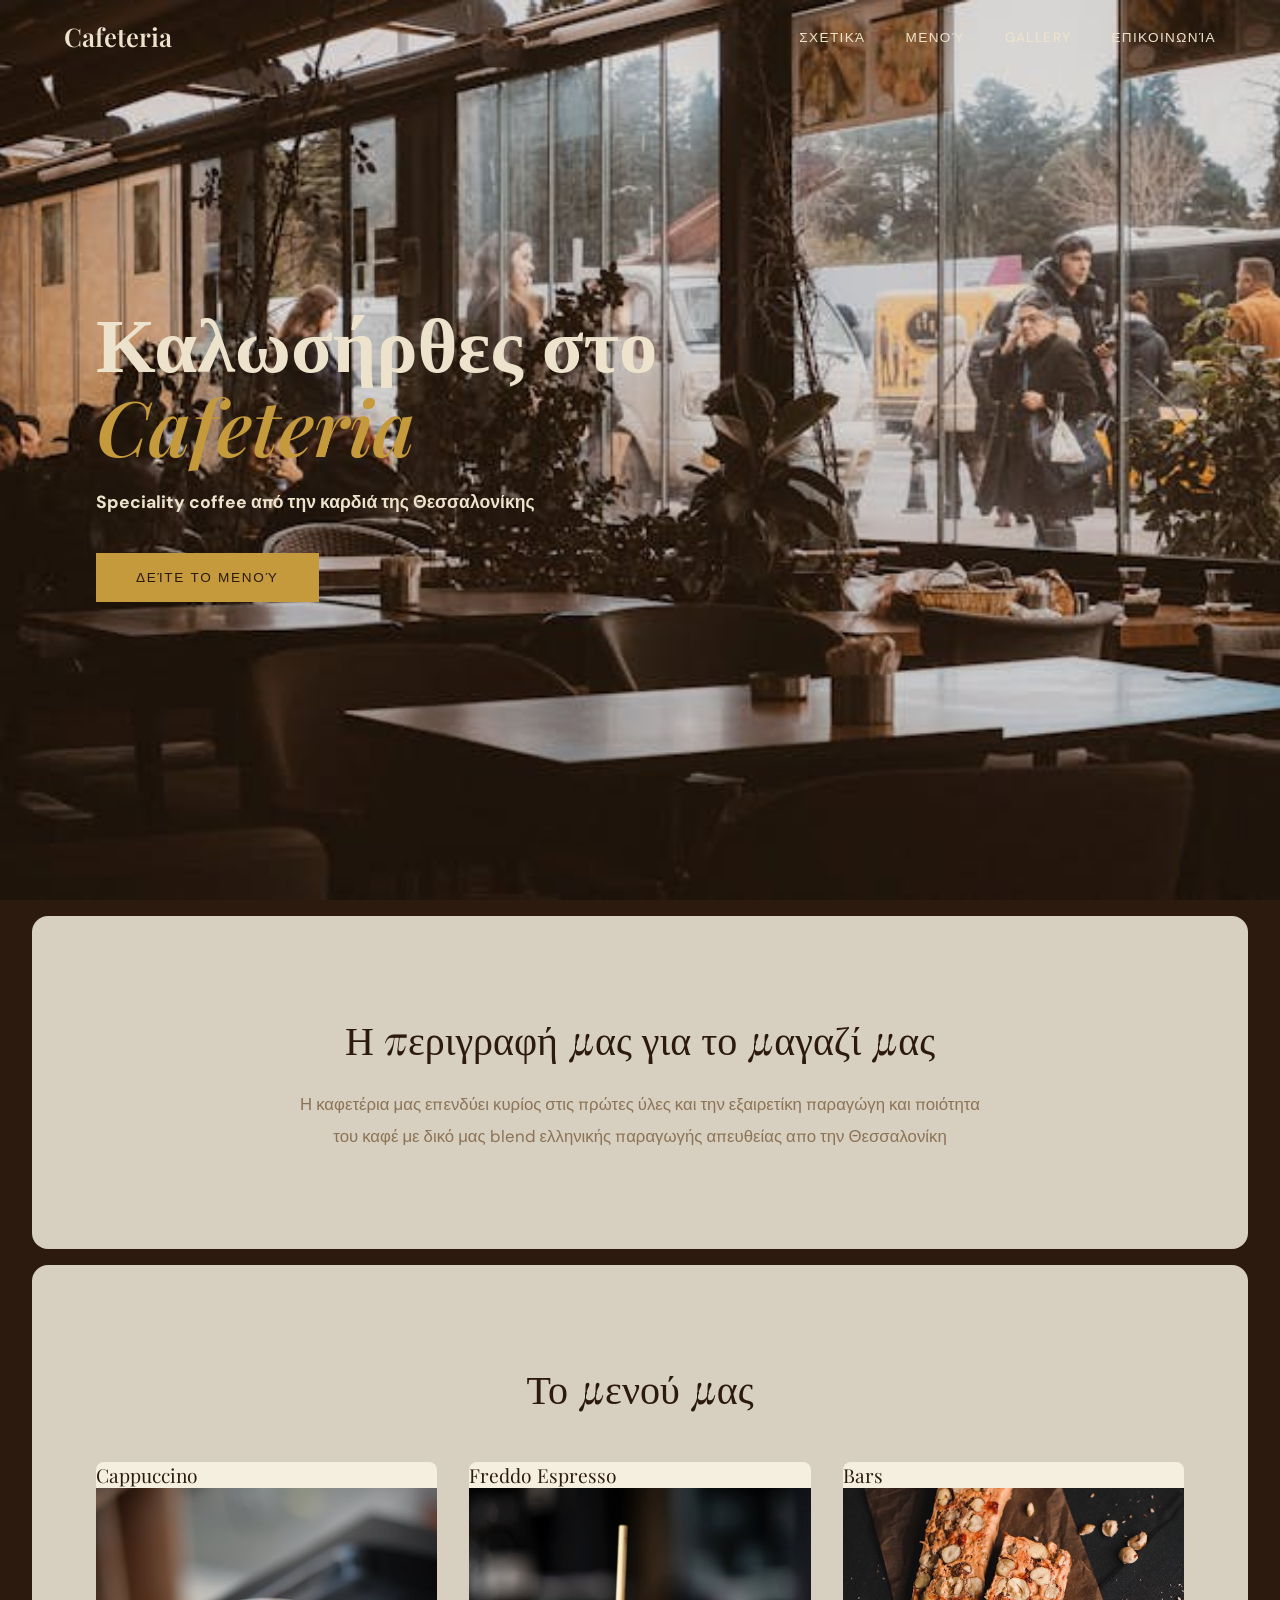
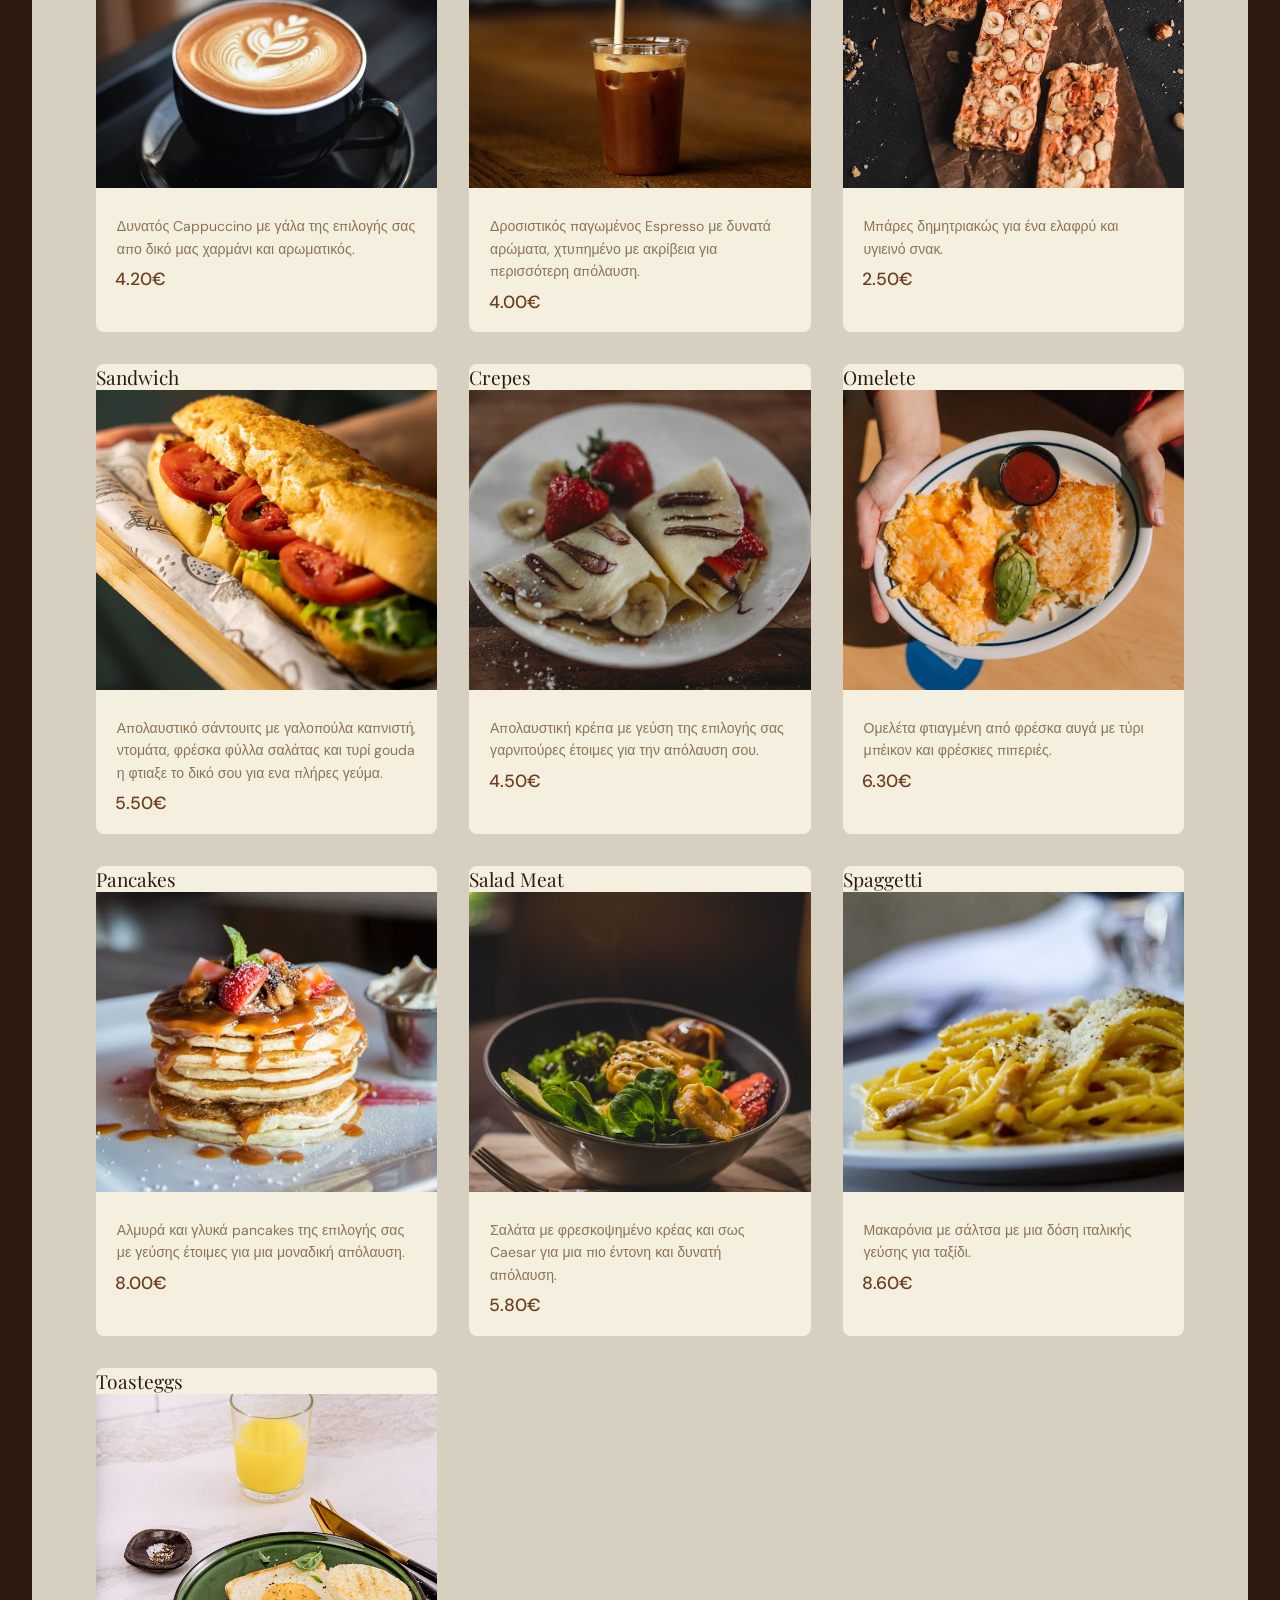
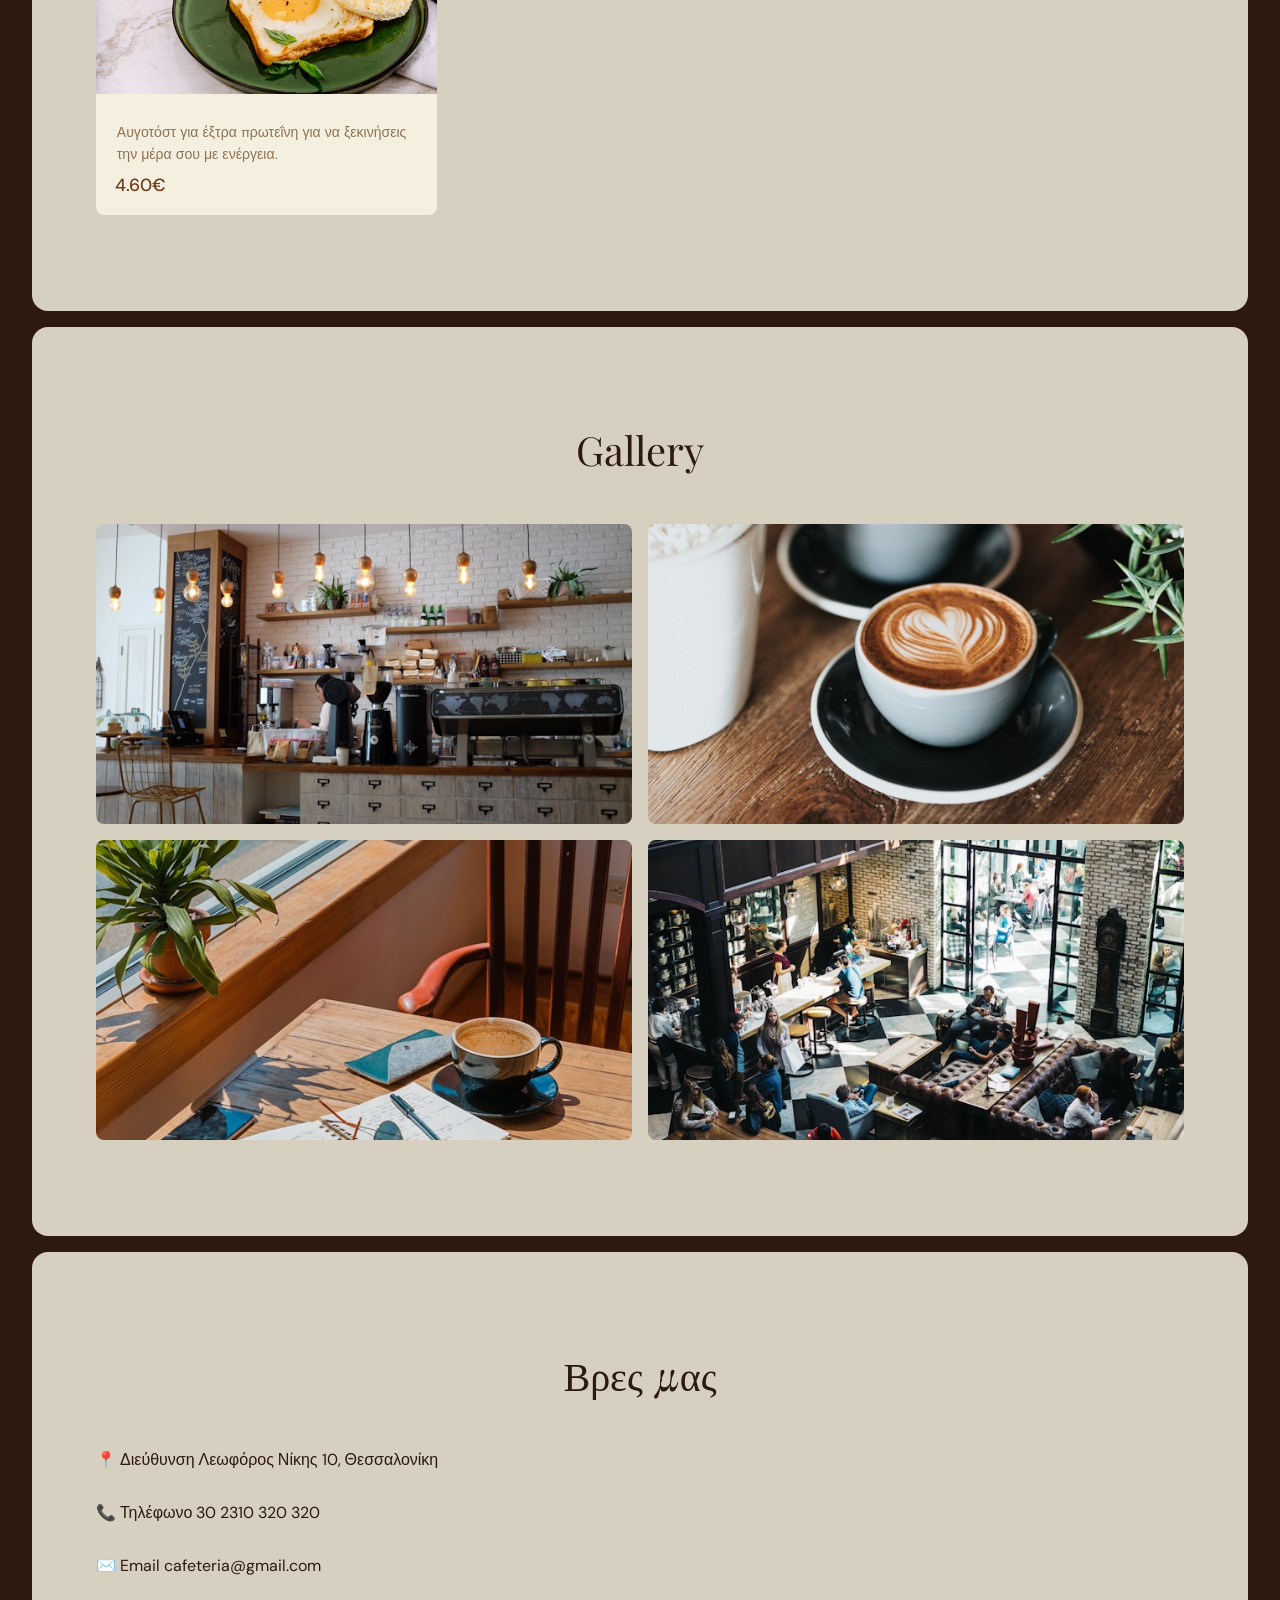
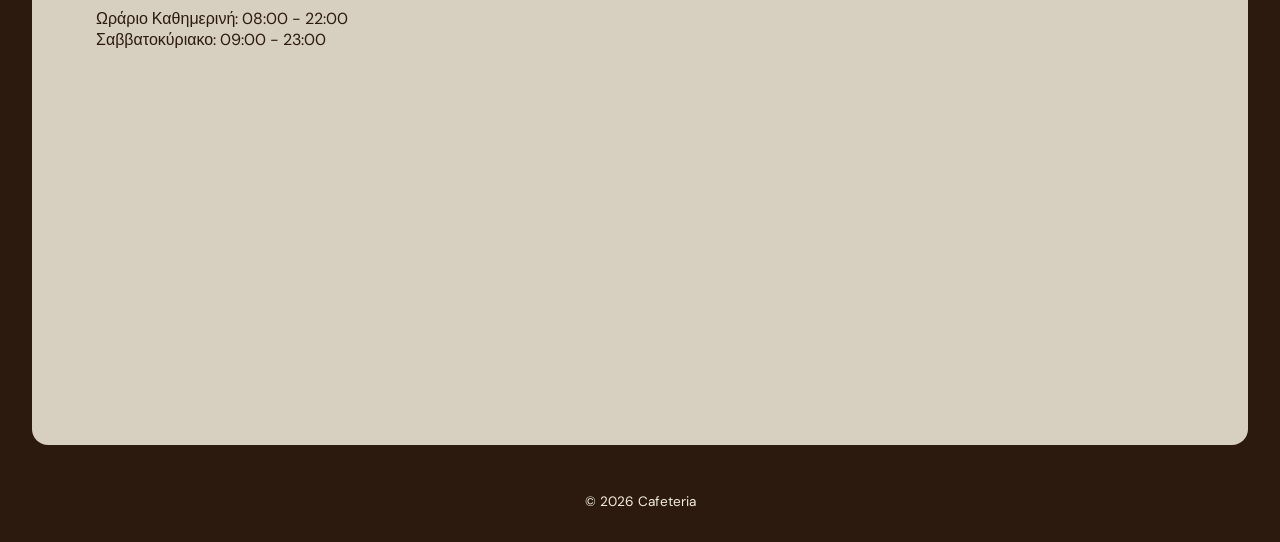
==== commit 06b64a55: "add the script.js" ====
--- a/menu.html
+++ b/menu.html
@@ -157,15 +157,16 @@
             
             <!-- Map -->
             <div id="map">
-            <iframe 
-                src="https://www.google.com/maps/embed?pb=!1m18!1m12!1m3!1d24218.359978388162!2d22.9376!3d40.64542719999999!2m3!1f0!2f0!3f0!3m2!1i1024!2i768!4f13.1!3m3!1m2!1s0x14a839af2548cc69%3A0xef18309d80742d16!2zzpvOtc-FzrrPjM-CIM6gz43Pgc6zzr_Pgg!5e0!3m2!1sel!2sgr!4v1776898781156!5m2!1sel!2sgr" width="600" height="450" style="border:0;" allowfullscreen="" loading="lazy" referrerpolicy="no-referrer-when-downgrade"
-                width="100%"
-                height="400"
-                style="border:0;"
-                allowfullscreen=""
-                loading="lazy"
-                referrerpolicy="no-referrer-when-downgrade">
-            </iframe>
+                <iframe 
+                    src="https://www.google.com/maps/embed?pb=!1m18!1m12!1m3!1d24218.359978388162!2d22.9376!3d40.64542719999999!2m3!1f0!2f0!3f0!3m2!1i1024!2i768!4f13.1!3m3!1m2!1s0x14a839af2548cc69%3A0xef18309d80742d16!2zzpvOtc-FzrrPjM-CIM6gz43Pgc6zzr_Pgg!5e0!3m2!1sel!2sgr!4v1776898781156!5m2!1sel!2sgr" width="600" height="450" style="border:0;" allowfullscreen="" loading="lazy" referrerpolicy="no-referrer-when-downgrade"
+                    width="100%"
+                    height="450"
+                    style="border:0;"
+                    allowfullscreen=""
+                    loading="lazy"
+                    referrerpolicy="no-referrer-when-downgrade">
+                </iframe>
+            </div>
         </div>
     </section>
 
@@ -174,6 +175,7 @@
         <p>&copy; 2026 Cafeteria</p>
     </footer>
 
+    <script src="script.js"></script>
 
 </body>
 </html>
--- a/styles.css
+++ b/styles.css
@@ -24,9 +24,20 @@
 }
 
 /* Base */
+html {
+    overflow-x: hidden;
+    width: 100%;
+    /* background-color: var(--espresso); */
+}
 body {
+    width: 100%;
+    padding-bottom: 0;
+    background-color: var(--espresso);
+    background-image: url('images/backgroundbeans.jpg');
+    background-size: cover;
+    background-attachment: fixed;
+    background-position: center;
     font-family: var(--font-sans);
-    background-color: var(--warm-white);
     color: var(--espresso);
 }
 
@@ -73,7 +84,7 @@
     font-family: var(--font-serif);
     font-size: 1.6rem;
     font-weight: 600;
-    color: var(--espresso);
+    color: var(--cream-dark);
 }
 
 .nav-links {
@@ -86,8 +97,8 @@
     font-weight: 500;
     letter-spacing: 0.1em;
     text-transform: uppercase;
-    color: var(--espresso);
-    opacity: 0.7;
+    color: var(--cream-dark);
+    /* opacity: 0.7; */
     transition: opacity 0.2s;
 }
 
@@ -99,7 +110,7 @@
 #hero {
     min-height: 100vh;
     background-color: var(--espresso);
-    background-image: url('images/logo.jpg');
+    background-image: url('images/backgroundshop.jpg');
     background-size: cover;
     background-position: center;
     display: flex;
@@ -111,8 +122,8 @@
 
 #hero h1 {
     font-size: clamp(2.5rem, 6vw, 5rem);
-    font-weight: 400;
-    color: var(--cream);
+    font-weight: 550;
+    color: var(--cream-dark);
     line-height: 1.1;
     max-width: 700px;
     margin-bottom: 1.5rem;
@@ -120,13 +131,15 @@
 
 #hero h1 em {
     font-style: italic;
+    font-weight: 600;
     color: var(--gold);
 }
 
 #hero p {
     font-size: 1.1rem;
-    color: var(--cream);
-    opacity: 0.7;
+    font-weight: 800;
+    color: var(--cream-dark);
+    /* opacity: 0.7; */
     margin-bottom: 2.5rem;
 }
 
@@ -151,7 +164,9 @@
 /* Menu */
 #menu {
     padding: 6rem 4rem;
-    background: var(--warm-white);
+    background: rgba(245, 239, 224, 0.85);
+    position: relative;
+    z-index: 2;
 }
 
 #menu h2 {
@@ -213,12 +228,20 @@
 
 /* About */
 #about {
+    border-radius: 20px 20px 0 0;
+    margin-top: -30px;
+    position: relative;
+    z-index: 2;
     padding: 6rem 4rem;
-    background: var(--cream);
+    background: rgba(245, 239, 224, 0.85);
     display: flex;
     flex-direction: column;
     align-items: center;
     text-align: center;
+    -webkit-border-radius: 20px 20px 0 0;
+    -moz-border-radius: 20px 20px 0 0;
+    -ms-border-radius: 20px 20px 0 0;
+    -o-border-radius: 20px 20px 0 0;
 }
 
 #about h2 {
@@ -238,7 +261,9 @@
 /* Gallery */
 #gallery {
     padding: 6rem 4rem;
-    background: var(--warm-white);
+    background: rgba(245, 239, 224, 0.85);
+    position: relative;
+    z-index: 2;
 }
 
 #gallery h2 {
@@ -277,7 +302,9 @@
 /* Contact */
 #contact {
     padding: 6rem 4rem;
-    background: var(--cream);
+    background: rgba(245, 239, 224, 0.85);
+    position: relative;
+    z-index: 2;
 }
 
 #contact h2 {
@@ -349,5 +376,107 @@
     text-align: center;
     padding: 2rem;
     font-size: 0.85rem;
-    opacity: 0.9;
+    /*opacity: 0.9;
+    */margin: 0;
+    border-radius:0;
+}
+
+#about, #menu, #gallery, #contact{
+    margin: 1rem 2rem;
+    border-radius: 16px;
+    }
+
+/* Responsive - Mobile */
+@media (max-width: 768px) {
+    #about, #menu, #gallery, #contact{
+    margin: 1rem;
+}
+    
+    body {
+    background-attachment: scroll;
+    }
+
+    /* Navbar */
+    nav {
+        padding: 1rem 1.5rem;
+    }
+    
+    .nav-links {
+        gap: 1rem;
+    }
+
+    .nav-links a {
+        font-size: 0.5rem;
+    }
+
+    /* Hero */
+    #hero {
+        padding: 0 1.5rem;
+        /* min-width: 100svh; */
+        background-attachment: scroll;
+    }
+
+    #hero h1 {
+        font-size: clamp(1.8rem, 8vw, 3rem);
+        max-width: 100%;
+    }
+
+    #hero p {
+        font-size: 1rem;
+        max-width: 100%;
+    }
+
+    /* About */
+    #about {
+        padding: 4rem 2rem;
+    }
+
+    /* Menu */
+    #menu {
+        padding: 4rem 1.5rem;
+    }
+
+    .menu-grid {
+        grid-template-columns: 1fr;
+    }
+
+    /* Gallery */
+    #gallery {
+        padding: 4rem 1.5rem;
+    }
+
+    .gallery-grid {
+        grid-template-columns: 1fr;
+        width: 100%;
+    }
+
+    .gallery-grid img {
+        width: 100%;
+        height: 220px;
+    }
+
+    /* Contact */
+    .contact {
+        padding: 4rem 1.5rem;
+        width: 100%;
+    }
+    
+    .contact-wrapper {
+        grid-template-columns: 1fr;
+    }
+
+    #map {
+        width: 100%;
+        overflow: hidden;
+    }
+
+    #map iframe {
+        width: 100% !important;
+        height: 300px;
+    }
+
+    footer {
+        margin: 0;
+        border-radius: 0;
+    }
 }
